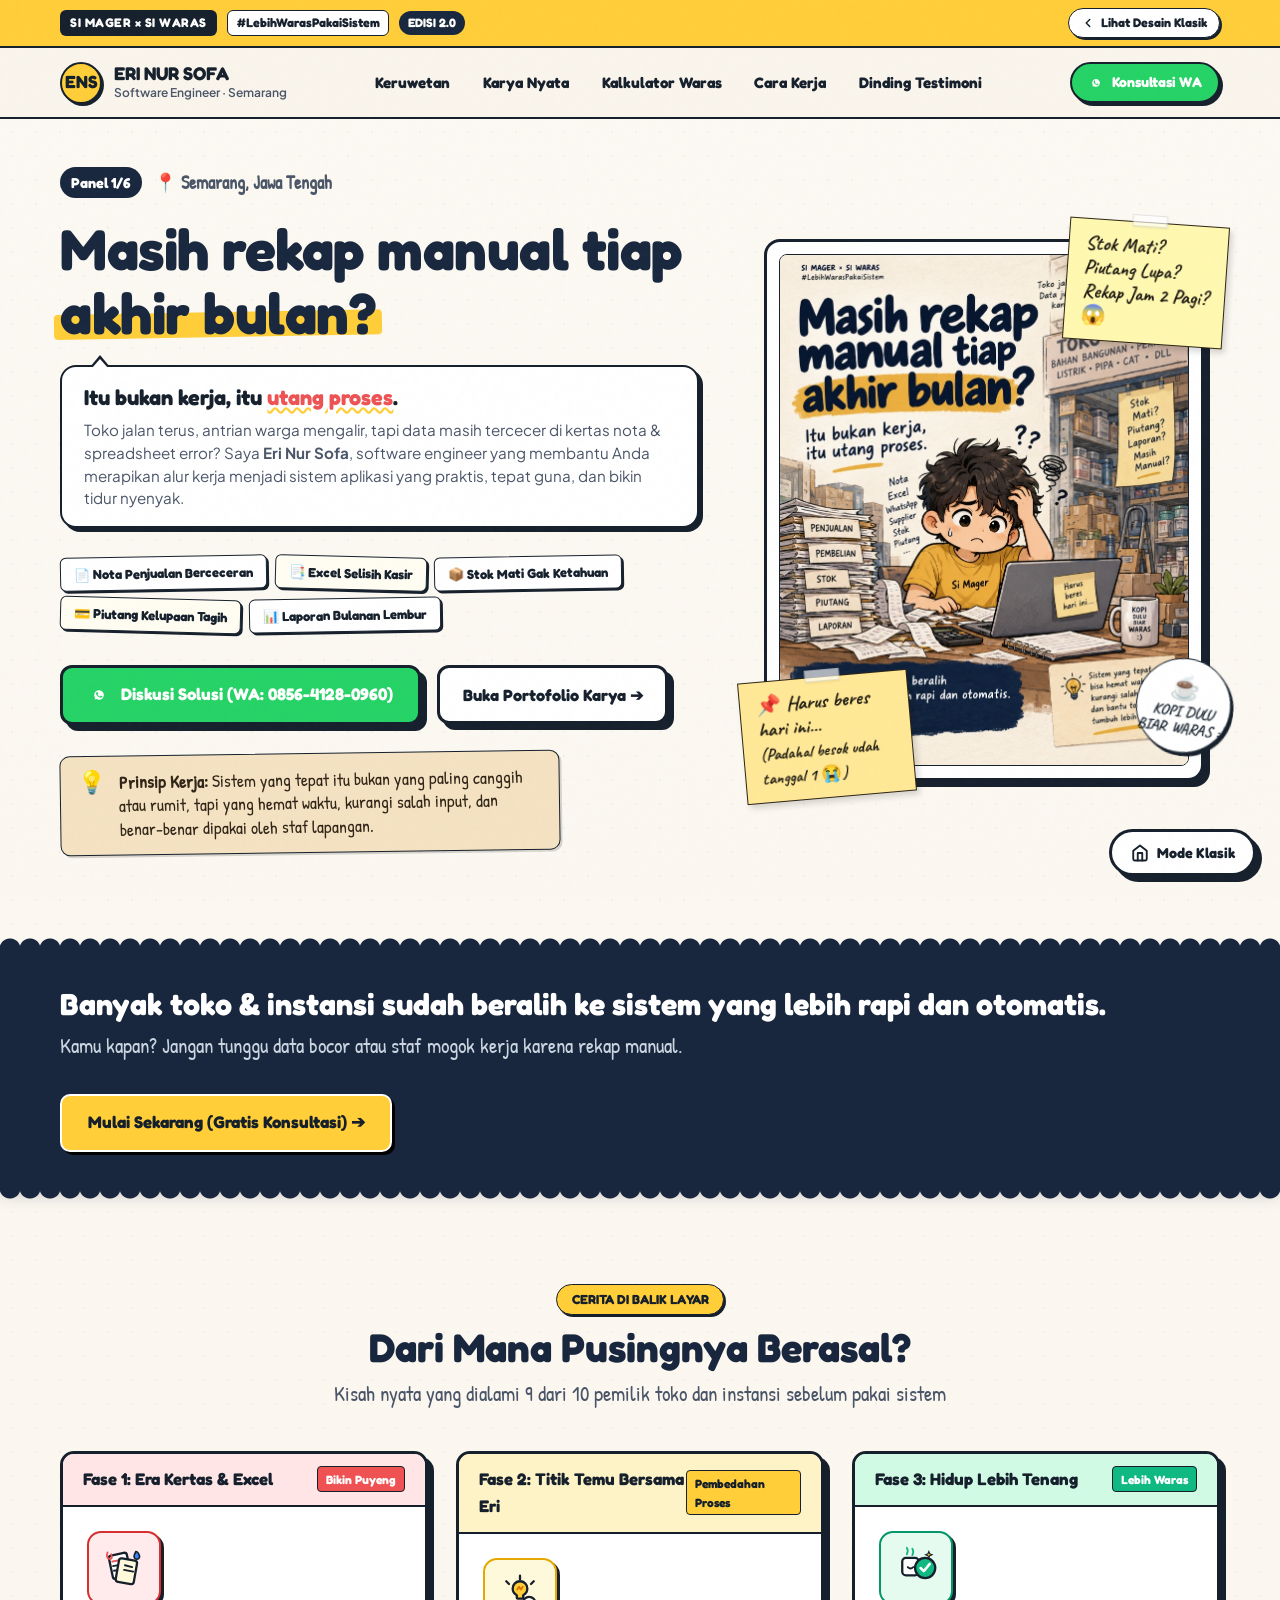
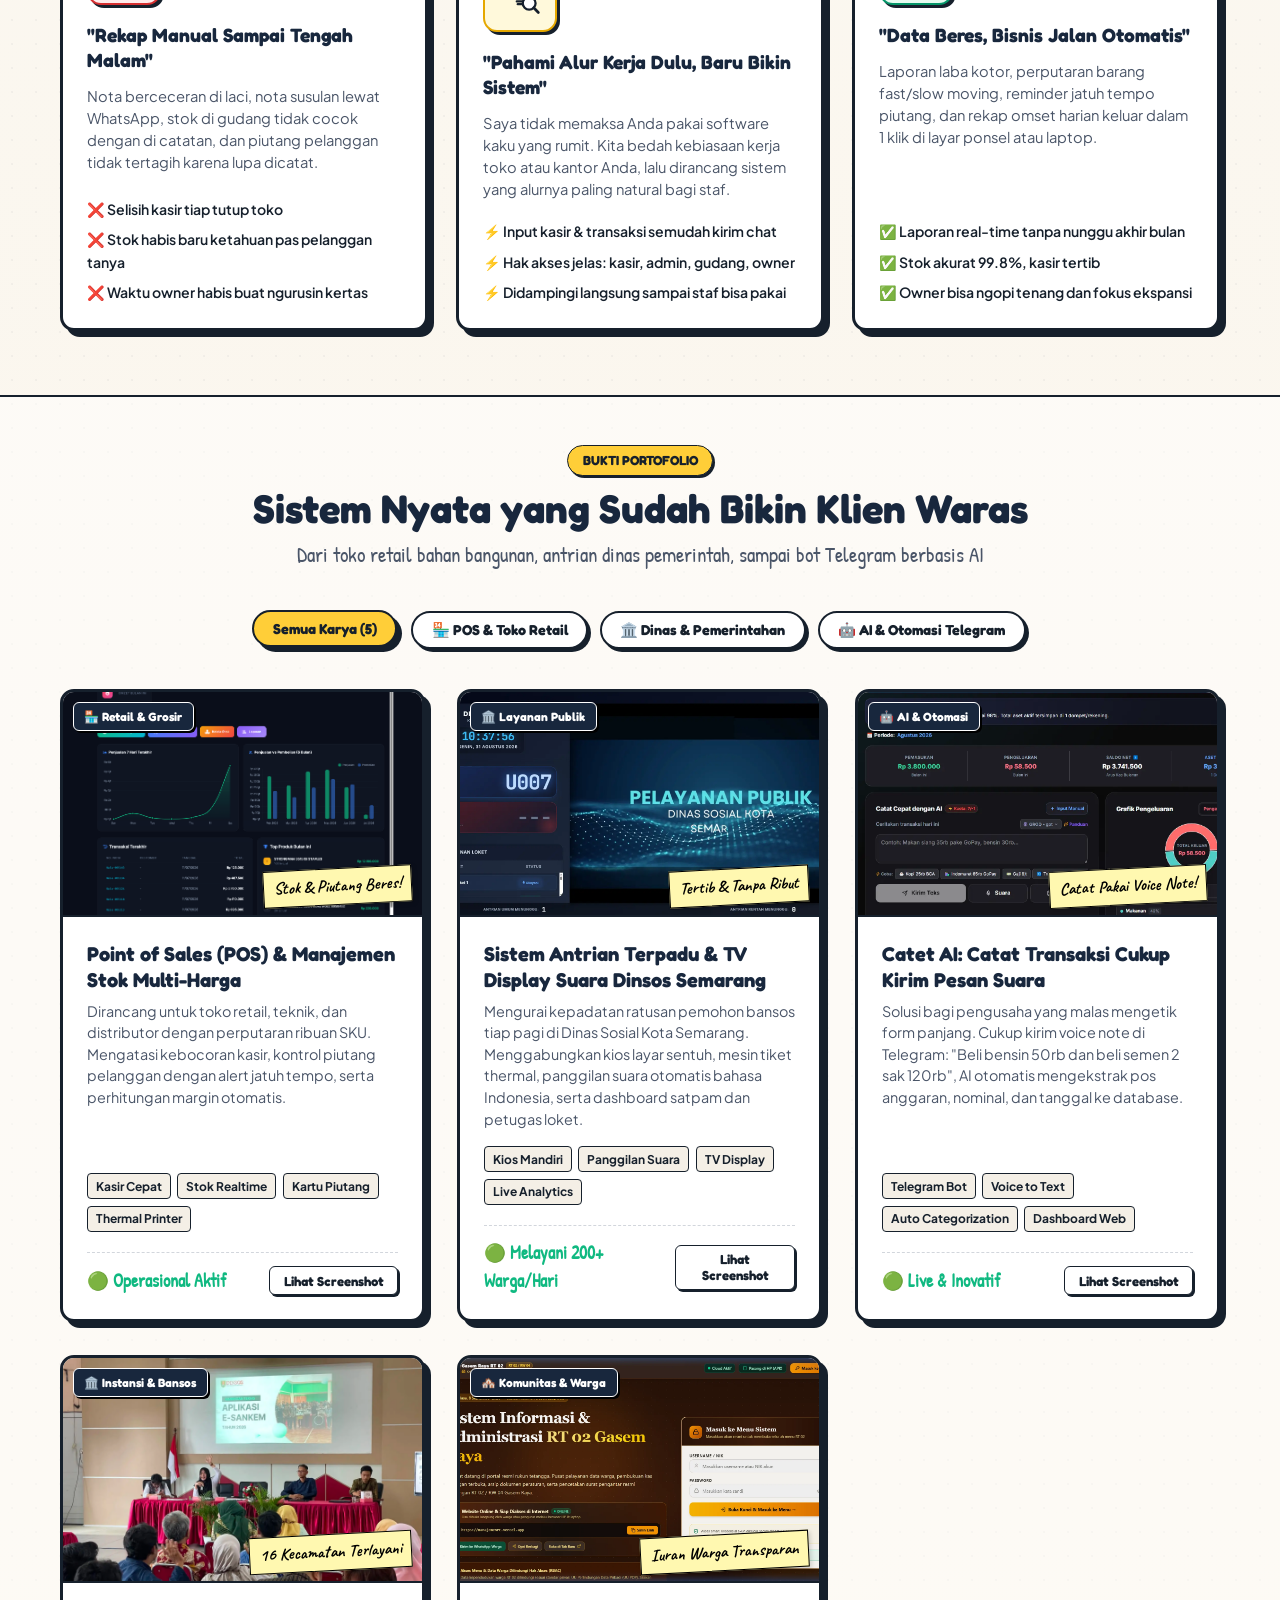
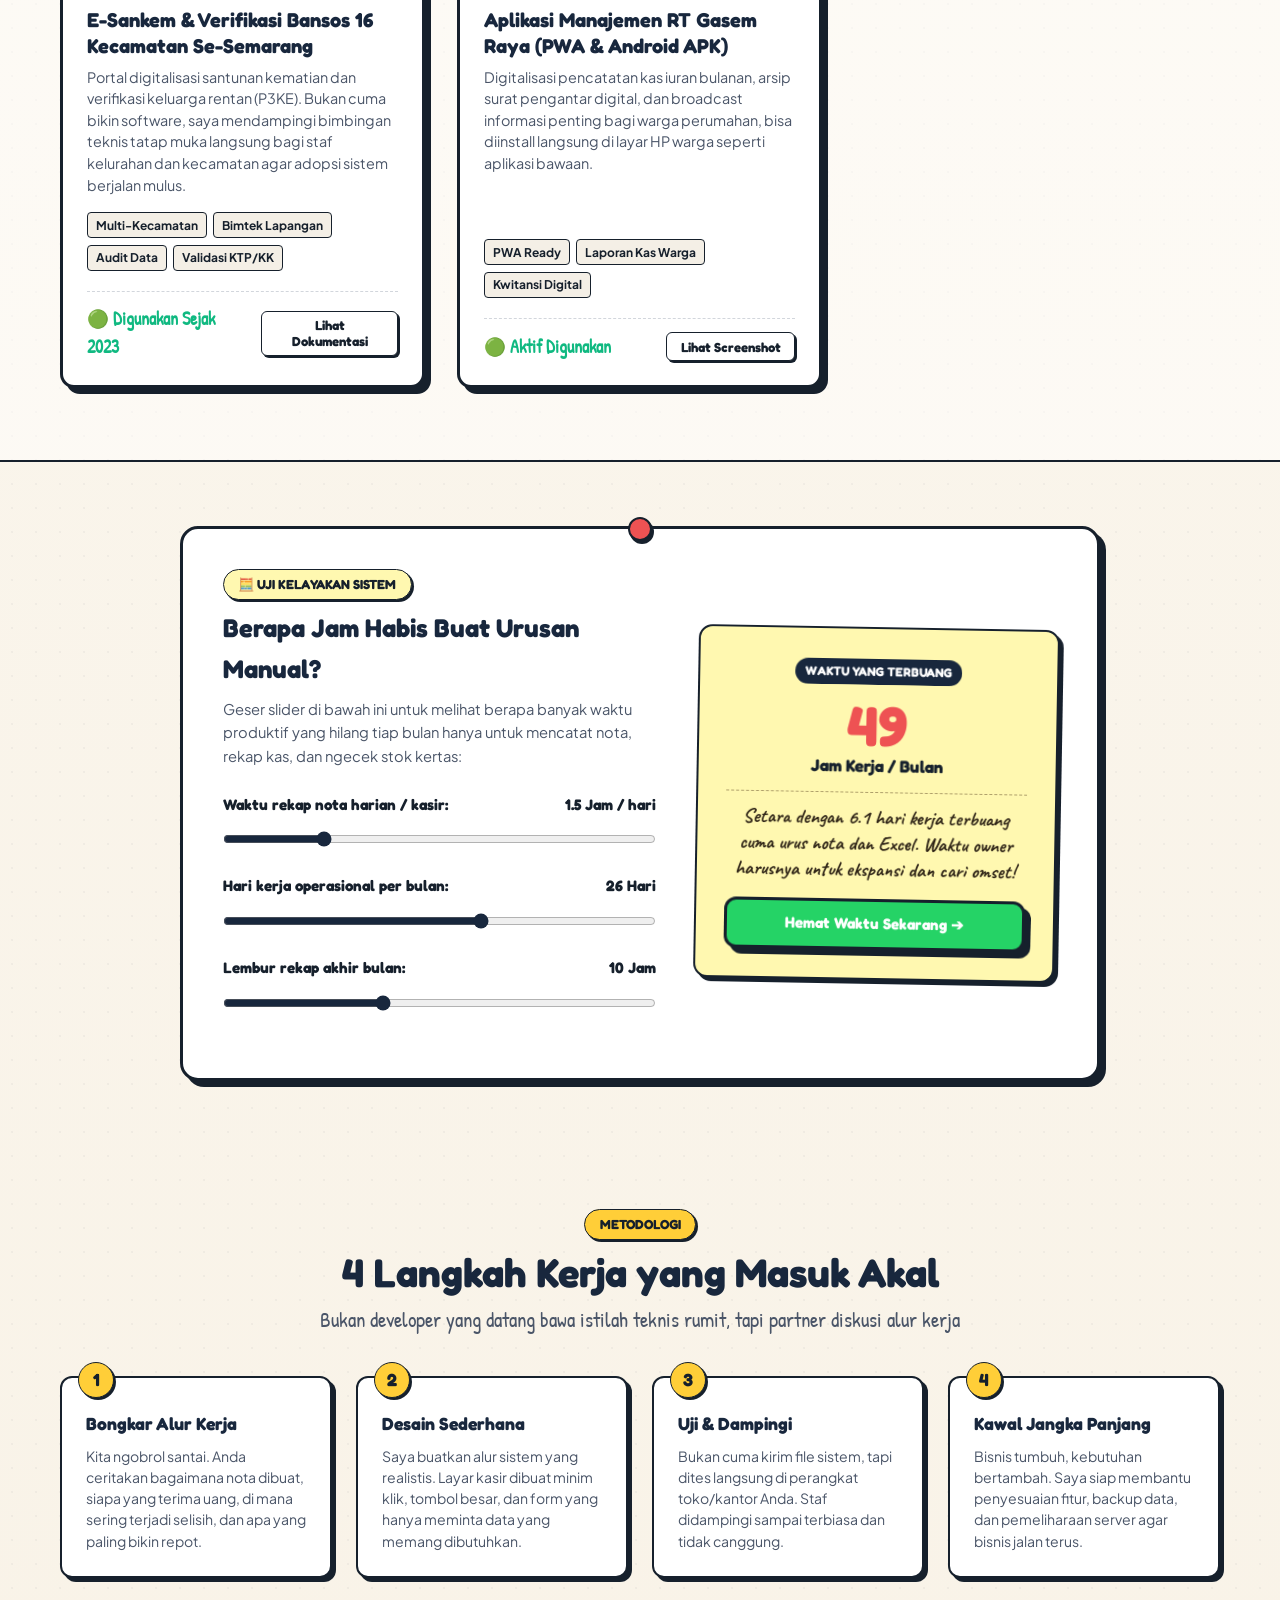
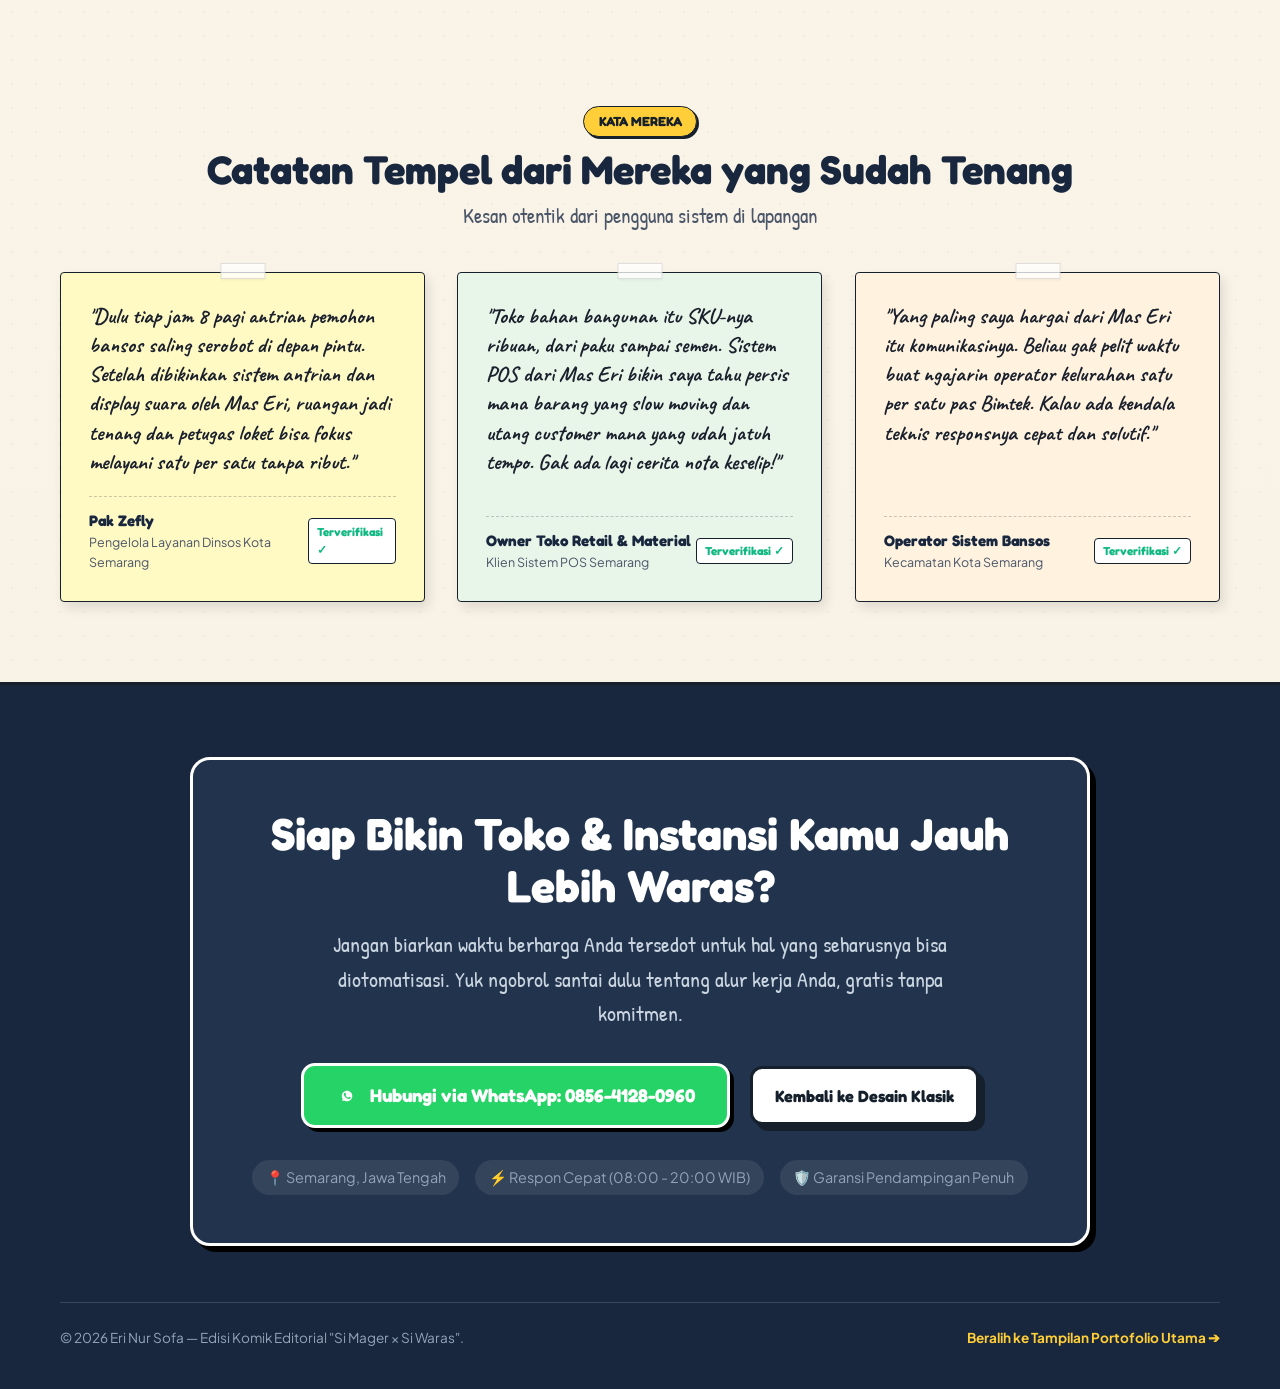
==== index2.html @ 29d3915f "feat: tambahkan desain kedua tema komik editorial Si Mager x Si Waras dan navigasi switcher" ====
<!DOCTYPE html>
<html lang="id">
<head>
  <meta charset="UTF-8">
  <meta name="viewport" content="width=device-width, initial-scale=1.0">
  <title>Eri Nur Sofa — #LebihWarasPakaiSistem | Portfolio Software Engineer Semarang</title>
  <meta name="description" content="Masih rekap manual tiap akhir bulan? Solusi sistem kasir POS, sistem informasi instansi, dan otomatisasi AI bersama Eri Nur Sofa, Software Engineer Semarang.">
  <meta name="keywords" content="Eri Nur Sofa, Lebih Waras Pakai Sistem, Software Engineer Semarang, Sistem Kasir POS, Web Developer Semarang, Otomasi Bisnis">
  <meta name="author" content="Eri Nur Sofa">
  <meta name="robots" content="index, follow">
  <meta name="theme-color" content="#FFCE38">

  <!-- Open Graph -->
  <meta property="og:type" content="website">
  <meta property="og:title" content="Eri Nur Sofa — #LebihWarasPakaiSistem | Software Engineer Semarang">
  <meta property="og:description" content="Masih rekap manual tiap akhir bulan? Itu bukan kerja, itu utang proses. Saatnya toko dan instansi Anda lebih rapi dan otomatis.">
  <meta property="og:image" content="images/comic-hero.jpg">
  <meta property="og:url" content="https://eri-portfolio.local/index2.html">

  <!-- Favicon -->
  <link rel="icon" type="image/svg+xml" href="favicon.svg">

  <!-- Stylesheet -->
  <link rel="stylesheet" href="css/style-comic.css">
</head>
<body>

  <!-- Top Announcement Comic Strip -->
  <aside class="top-comic-strip" aria-label="Informasi Edisi Komik">
    <div class="container">
      <div class="badge-tag-wrap">
        <span class="badge-mager">SI MAGER × SI WARAS</span>
        <span class="badge-hash">#LebihWarasPakaiSistem</span>
        <span class="comic-badge-number" style="font-size: 0.76rem; padding: 0.15rem 0.55rem;">EDISI 2.0</span>
      </div>
      <a href="index.html" class="switch-to-classic" title="Beralih ke Desain Versi Klasik">
        <svg width="14" height="14" viewBox="0 0 24 24" fill="none" stroke="currentColor" stroke-width="2.5" stroke-linecap="round" stroke-linejoin="round">
          <polyline points="15 18 9 12 15 6"></polyline>
        </svg>
        <span>Lihat Desain Klasik</span>
      </a>
    </div>
  </aside>

  <!-- Sticky Header Navigation -->
  <header class="comic-header">
    <div class="container comic-nav">
      <a href="#top" class="comic-brand" aria-label="Beranda Portofolio Komik Eri Nur Sofa">
        <div class="brand-avatar-pill">ENS</div>
        <div class="brand-text-box">
          <h2>ERI NUR SOFA</h2>
          <p>Software Engineer · Semarang</p>
        </div>
      </a>

      <nav aria-label="Navigasi Utama">
        <ul class="comic-nav-links">
          <li><a href="#masalah">Keruwetan</a></li>
          <li><a href="#karya">Karya Nyata</a></li>
          <li><a href="#kalkulator">Kalkulator Waras</a></li>
          <li><a href="#cara-kerja">Cara Kerja</a></li>
          <li><a href="#testimoni">Dinding Testimoni</a></li>
        </ul>
      </nav>

      <a href="https://wa.me/6285641280960?text=Halo%20Mas%20Eri%2C%20saya%20tertarik%20bikin%20sistem%20biar%20proses%20kerja%20lebih%20rapi%20dan%20otomatis." target="_blank" rel="noopener noreferrer" class="comic-btn-wa-header">
        <svg width="16" height="16" viewBox="0 0 24 24" fill="currentColor" aria-hidden="true">
          <path d="M12.031 6.172c-3.181 0-5.767 2.586-5.768 5.766-.001 1.298.38 2.27 1.019 3.287l-.582 2.128 2.182-.573c.976.58 2.028.928 3.149.929 3.182 0 5.767-2.587 5.768-5.766.001-3.187-2.575-5.771-5.768-5.771zm3.392 8.244c-.144.405-.837.774-1.17.824-.312.045-.694.067-2.127-.527-1.745-.724-2.883-2.493-2.97-2.609-.086-.115-.71-1.002-.71-1.921 0-.918.47-1.37.643-1.558.174-.187.378-.235.505-.235.127 0 .254.002.366.007.119.006.278-.045.435.333.16.386.549 1.341.597 1.439.048.098.08.213.016.34-.064.127-.096.206-.191.317-.095.112-.2.249-.286.334-.096.096-.196.2-.084.392.112.193.498.823 1.069 1.332.735.655 1.355.858 1.547.954.192.096.304.08.417-.048.112-.128.481-.56.609-.752.127-.193.255-.16.43-.096.175.064 1.112.524 1.303.62.191.096.318.143.366.223.048.079.048.461-.096.866z"/>
        </svg>
        <span>Konsultasi WA</span>
      </a>
    </div>
  </header>

  <!-- ========================================================================
       HERO COMIC SECTION
       ======================================================================== -->
  <main id="main-content">
    <section class="hero-comic" id="top">
      <div class="container hero-comic-grid">
        
        <!-- Left: Punchy Copy & CTAs -->
        <div class="hero-comic-content">
          <div class="comic-meta-tag-row">
            <span class="comic-badge-number">Panel 1/6</span>
            <span class="comic-badge-location">📍 Semarang, Jawa Tengah</span>
          </div>

          <h1 class="hero-headline">
            Masih rekap manual tiap <span class="highlighter">akhir bulan?</span>
          </h1>

          <div class="hero-subhead-speech">
            <div class="hero-subhead-punchline">
              Itu bukan kerja, itu <em>utang proses</em>.
            </div>
            <p class="hero-subhead-desc">
              Toko jalan terus, antrian warga mengalir, tapi data masih tercecer di kertas nota & spreadsheet error? 
              Saya <strong>Eri Nur Sofa</strong>, software engineer yang membantu Anda merapikan alur kerja menjadi sistem aplikasi yang praktis, tepat guna, dan bikin tidur nyenyak.
            </p>
          </div>

          <!-- Stacks of Chaos Tags -->
          <div class="paper-stack-tags" aria-label="Tumpukan berkas manual yang sering bikin pusing">
            <span class="paper-tag">📄 Nota Penjualan Berceceran</span>
            <span class="paper-tag">📑 Excel Selisih Kasir</span>
            <span class="paper-tag">📦 Stok Mati Gak Ketahuan</span>
            <span class="paper-tag">💳 Piutang Kelupaan Tagih</span>
            <span class="paper-tag">📊 Laporan Bulanan Lembur</span>
          </div>

          <!-- CTA Buttons -->
          <div class="hero-comic-ctas">
            <a href="https://wa.me/6285641280960?text=Halo%20Mas%20Eri%2C%20saya%20mau%20konsultasi%20alur%20sistem%20supaya%20toko%2Finstansi%20saya%20lebih%20rapi." target="_blank" rel="noopener noreferrer" class="btn-comic-wa">
              <svg width="20" height="20" viewBox="0 0 24 24" fill="currentColor" aria-hidden="true">
                <path d="M12.031 6.172c-3.181 0-5.767 2.586-5.768 5.766-.001 1.298.38 2.27 1.019 3.287l-.582 2.128 2.182-.573c.976.58 2.028.928 3.149.929 3.182 0 5.767-2.587 5.768-5.766.001-3.187-2.575-5.771-5.768-5.771zm3.392 8.244c-.144.405-.837.774-1.17.824-.312.045-.694.067-2.127-.527-1.745-.724-2.883-2.493-2.97-2.609-.086-.115-.71-1.002-.71-1.921 0-.918.47-1.37.643-1.558.174-.187.378-.235.505-.235.127 0 .254.002.366.007.119.006.278-.045.435.333.16.386.549 1.341.597 1.439.048.098.08.213.016.34-.064.127-.096.206-.191.317-.095.112-.2.249-.286.334-.096.096-.196.2-.084.392.112.193.498.823 1.069 1.332.735.655 1.355.858 1.547.954.192.096.304.08.417-.048.112-.128.481-.56.609-.752.127-.193.255-.16.43-.096.175.064 1.112.524 1.303.62.191.096.318.143.366.223.048.079.048.461-.096.866z"/>
              </svg>
              <span>Diskusi Solusi (WA: 0856-4128-0960)</span>
            </a>
            <a href="#karya" class="btn-comic-secondary">
              <span>Buka Portofolio Karya ➔</span>
            </a>
          </div>

          <!-- Lightbulb Note Note -->
          <div class="comic-lightbulb-note">
            <span class="bulb-icon">💡</span>
            <div>
              <strong>Prinsip Kerja:</strong> Sistem yang tepat itu bukan yang paling canggih atau rumit, tapi yang hemat waktu, kurangi salah input, dan benar-benar dipakai oleh staf lapangan.
            </div>
          </div>
        </div>

        <!-- Right: Comic Character & Realistic Sticky Notes -->
        <div class="hero-comic-visual">
          <div class="comic-frame-wrap tilt-card" id="heroComicFrame">
            <!-- Top Right Sticky Note -->
            <div class="postit-sticky postit-top-right float-motion">
              Stok Mati?<br>Piutang Lupa?<br><strong>Rekap Jam 2 Pagi?</strong> 😱
            </div>

            <!-- Authentic Comic Image from user reference -->
            <img 
              src="images/comic-hero.jpg" 
              alt="Ilustrasi komik Si Mager yang kewalahan rekap manual laporan dan nota" 
              class="comic-hero-image"
              width="440" 
              height="550" 
              loading="eager"
            >

            <!-- Bottom Left Sticky Note -->
            <div class="postit-sticky postit-bottom-left float-motion-delay">
              📌 <strong>Harus beres hari ini...</strong><br>
              <small>(Padahal besok udah tanggal 1 😭)</small>
            </div>

            <!-- Coffee Mug Sticker -->
            <div class="coffee-sticker wobble-motion">
              <span class="cup-emoji">☕</span>
              KOPI DULU<br>BIAR WARAS :)
            </div>
          </div>
        </div>

      </div>
    </section>

    <!-- ========================================================================
         TORN BLUE BANNER STRIP (Sesuai persis dengan banner bawah di referensi)
         ======================================================================== -->
    <section class="torn-banner-strip" aria-label="Ajakan Beralih ke Sistem">
      <div class="container torn-banner-content">
        <div class="torn-banner-text">
          <h3>Banyak toko & instansi sudah beralih ke sistem yang lebih rapi dan otomatis.</h3>
          <p>Kamu kapan? Jangan tunggu data bocor atau staf mogok kerja karena rekap manual.</p>
        </div>
        <div class="torn-banner-action">
          <a href="https://wa.me/6285641280960?text=Halo%20Mas%20Eri%2C%20toko%2Finstansi%20saya%20mau%20beralih%20ke%20sistem%20otomatis.%20Boleh%20konsultasi%3F" target="_blank" rel="noopener noreferrer" class="btn-banner-cta">
            <span>Mulai Sekarang (Gratis Konsultasi) ➔</span>
          </a>
        </div>
      </div>
    </section>

    <!-- ========================================================================
         COMIC STRIP: PROBLEM VS SOLUTION (3 Panels)
         ======================================================================== -->
    <section class="section-comic-strip" id="masalah">
      <div class="container">
        <div class="section-comic-title-wrap">
          <span class="section-comic-tag">Cerita di Balik Layar</span>
          <h2 class="section-comic-title">Dari Mana Pusingnya Berasal?</h2>
          <p class="section-comic-sub">Kisah nyata yang dialami 9 dari 10 pemilik toko dan instansi sebelum pakai sistem</p>
        </div>

        <div class="comic-strip-grid">
          <!-- Panel 1 -->
          <article class="comic-panel-card card-chaos scroll-reveal">
            <div class="comic-panel-header">
              <span class="panel-title">Fase 1: Era Kertas & Excel</span>
              <span class="panel-badge">Bikin Puyeng</span>
            </div>
            <div class="comic-panel-body">
              <div class="comic-icon-box comic-icon-chaos" aria-hidden="true">
                <svg width="44" height="44" viewBox="0 0 48 48" fill="none" xmlns="http://www.w3.org/2000/svg">
                  <!-- Receipt Papers flying -->
                  <rect x="7" y="11" width="20" height="26" rx="3" fill="#FFFFFF" stroke="#16202C" stroke-width="2.5" transform="rotate(-12 7 11)"/>
                  <line x1="11" y1="17" x2="21" y2="15" stroke="#EE5253" stroke-width="2" stroke-linecap="round"/>
                  <line x1="12" y1="22" x2="22" y2="20" stroke="#16202C" stroke-width="2" stroke-linecap="round"/>
                  <line x1="13" y1="27" x2="19" y2="26" stroke="#16202C" stroke-width="2" stroke-linecap="round"/>
                  
                  <rect x="19" y="13" width="20" height="26" rx="3" fill="#FFF9DB" stroke="#16202C" stroke-width="2.5" transform="rotate(10 19 13)"/>
                  <line x1="25" y1="21" x2="33" y2="23" stroke="#16202C" stroke-width="2" stroke-linecap="round"/>
                  <line x1="24" y1="26" x2="34" y2="28" stroke="#16202C" stroke-width="2" stroke-linecap="round"/>
                  
                  <!-- Comic Sweat Drops & Chaos mark -->
                  <path d="M37 6 C37 6 35 9.5 35 11.5 C35 13 36.35 14.5 38 14.5 C39.65 14.5 41 13 41 11.5 C41 9.5 39 6 37 6 Z" fill="#3B82F6" stroke="#16202C" stroke-width="1.8"/>
                  <path d="M6 7 Q4 13 8 14 Q12 15 10 9" stroke="#EE5253" stroke-width="2" stroke-linecap="round" fill="none"/>
                </svg>
              </div>
              <h4>"Rekap Manual Sampai Tengah Malam"</h4>
              <p>Nota berceceran di laci, nota susulan lewat WhatsApp, stok di gudang tidak cocok dengan di catatan, dan piutang pelanggan tidak tertagih karena lupa dicatat.</p>
              <ul class="panel-bullets">
                <li>❌ Selisih kasir tiap tutup toko</li>
                <li>❌ Stok habis baru ketahuan pas pelanggan tanya</li>
                <li>❌ Waktu owner habis buat ngurusin kertas</li>
              </ul>
            </div>
          </article>

          <!-- Panel 2 -->
          <article class="comic-panel-card card-bridge scroll-reveal" style="transition-delay: 0.1s;">
            <div class="comic-panel-header">
              <span class="panel-title">Fase 2: Titik Temu Bersama Eri</span>
              <span class="panel-badge">Pembedahan Proses</span>
            </div>
            <div class="comic-panel-body">
              <div class="comic-icon-box comic-icon-bridge" aria-hidden="true">
                <svg width="44" height="44" viewBox="0 0 48 48" fill="none" xmlns="http://www.w3.org/2000/svg">
                  <!-- Comic Energy Rays -->
                  <line x1="24" y1="3" x2="24" y2="7" stroke="#16202C" stroke-width="2.5" stroke-linecap="round"/>
                  <line x1="9" y1="9" x2="12" y2="12" stroke="#16202C" stroke-width="2.5" stroke-linecap="round"/>
                  <line x1="39" y1="9" x2="36" y2="12" stroke="#16202C" stroke-width="2.5" stroke-linecap="round"/>
                  <!-- Lightbulb Body -->
                  <path d="M16 17 C16 12.58 19.58 9 24 9 C28.42 9 32 12.58 32 17 C32 20.2 30.1 22.95 27.5 24.2 V27 C27.5 27.55 27.05 28 26.5 28 H21.5 C20.95 28 20.5 27.55 20.5 27 V24.2 C17.9 22.95 16 20.2 16 17 Z" fill="#FFCE38" stroke="#16202C" stroke-width="2.5" stroke-linejoin="round"/>
                  <path d="M21 18 L23 15 L25 18 L27 15" stroke="#D97706" stroke-width="2" stroke-linecap="round" stroke-linejoin="round"/>
                  <path d="M20.5 31 H27.5" stroke="#16202C" stroke-width="2.5" stroke-linecap="round"/>
                  <path d="M21.5 34 H26.5" stroke="#16202C" stroke-width="2.5" stroke-linecap="round"/>
                  <!-- Magnifying Glass Blueprint -->
                  <circle cx="34" cy="33" r="7" fill="#FFFFFF" stroke="#16202C" stroke-width="2.5"/>
                  <line x1="39" y1="38" x2="44" y2="43" stroke="#16202C" stroke-width="3" stroke-linecap="round"/>
                </svg>
              </div>
              <h4>"Pahami Alur Kerja Dulu, Baru Bikin Sistem"</h4>
              <p>Saya tidak memaksa Anda pakai software kaku yang rumit. Kita bedah kebiasaan kerja toko atau kantor Anda, lalu dirancang sistem yang alurnya paling natural bagi staf.</p>
              <ul class="panel-bullets">
                <li>⚡ Input kasir & transaksi semudah kirim chat</li>
                <li>⚡ Hak akses jelas: kasir, admin, gudang, owner</li>
                <li>⚡ Didampingi langsung sampai staf bisa pakai</li>
              </ul>
            </div>
          </article>

          <!-- Panel 3 -->
          <article class="comic-panel-card card-order scroll-reveal" style="transition-delay: 0.2s;">
            <div class="comic-panel-header">
              <span class="panel-title">Fase 3: Hidup Lebih Tenang</span>
              <span class="panel-badge">Lebih Waras</span>
            </div>
            <div class="comic-panel-body">
              <div class="comic-icon-box comic-icon-order" aria-hidden="true">
                <svg width="44" height="44" viewBox="0 0 48 48" fill="none" xmlns="http://www.w3.org/2000/svg">
                  <!-- Steam Swirls -->
                  <path d="M14 9 Q16 5 14 2" stroke="#10B981" stroke-width="2" stroke-linecap="round" fill="none"/>
                  <path d="M20 10 Q22 6 20 3" stroke="#10B981" stroke-width="2" stroke-linecap="round" fill="none"/>
                  <!-- Coffee Mug -->
                  <rect x="9" y="13" width="18" height="19" rx="4" fill="#FFFFFF" stroke="#16202C" stroke-width="2.5"/>
                  <!-- Mug Handle -->
                  <path d="M27 17 C30 17 31 19 31 22 C31 25 30 27 27 27" stroke="#16202C" stroke-width="2.5" fill="none"/>
                  <!-- Mug Face Smile -->
                  <path d="M15 23 Q18 26 21 23" stroke="#16202C" stroke-width="2" stroke-linecap="round" fill="none"/>
                  
                  <!-- Comic Success Growth Checkmark Badge -->
                  <circle cx="34" cy="24" r="11" fill="#10B981" stroke="#16202C" stroke-width="2.5"/>
                  <path d="M29 24 L32.5 27.5 L39 19.5" stroke="#FFFFFF" stroke-width="2.8" stroke-linecap="round" stroke-linejoin="round"/>
                  <!-- Sparkle Star -->
                  <path d="M38 6 L39 8.5 L41.5 9.5 L39 10.5 L38 13 L37 10.5 L34.5 9.5 L37 8.5 Z" fill="#FFCE38" stroke="#16202C" stroke-width="1.2"/>
                </svg>
              </div>
              <h4>"Data Beres, Bisnis Jalan Otomatis"</h4>
              <p>Laporan laba kotor, perputaran barang fast/slow moving, reminder jatuh tempo piutang, dan rekap omset harian keluar dalam 1 klik di layar ponsel atau laptop.</p>
              <ul class="panel-bullets">
                <li>✅ Laporan real-time tanpa nunggu akhir bulan</li>
                <li>✅ Stok akurat 99.8%, kasir tertib</li>
                <li>✅ Owner bisa ngopi tenang dan fokus ekspansi</li>
              </ul>
            </div>
          </article>
        </div>
      </div>
    </section>

    <!-- ========================================================================
         SHOWCASE PROYEK NYATA (Sticky Cards)
         ======================================================================== -->
    <section class="section-works" id="karya">
      <div class="container">
        <div class="section-comic-title-wrap">
          <span class="section-comic-tag">Bukti Portofolio</span>
          <h2 class="section-comic-title">Sistem Nyata yang Sudah Bikin Klien Waras</h2>
          <p class="section-comic-sub">Dari toko retail bahan bangunan, antrian dinas pemerintah, sampai bot Telegram berbasis AI</p>
        </div>

        <!-- Filter Buttons -->
        <div class="comic-filters" role="tablist" aria-label="Filter Kategori Proyek">
          <button type="button" class="filter-btn active" data-filter="all">Semua Karya (5)</button>
          <button type="button" class="filter-btn" data-filter="pos">🏪 POS & Toko Retail</button>
          <button type="button" class="filter-btn" data-filter="instansi">🏛️ Dinas & Pemerintahan</button>
          <button type="button" class="filter-btn" data-filter="ai">🤖 AI & Otomasi Telegram</button>
        </div>

        <!-- Works Grid -->
        <div class="works-comic-grid" id="worksGrid">
          
          <!-- Card 1: Point of Sales (Toko Retail & Grosir) -->
          <article class="work-comic-card scroll-reveal" data-category="pos">
            <div class="work-card-media">
              <span class="work-category-pill">🏪 Retail & Grosir</span>
              <img src="images/projects/point-of-sales-dashboard.png" alt="Sistem Kasir POS dan Manajemen Stok" class="work-card-img" loading="lazy">
              <span class="work-sticky-note">Stok & Piutang Beres!</span>
            </div>
            <div class="work-card-content">
              <h3 class="work-card-title">Point of Sales (POS) & Manajemen Stok Multi-Harga</h3>
              <p class="work-card-desc">
                Dirancang untuk toko retail, teknik, dan distributor dengan perputaran ribuan SKU. Mengatasi kebocoran kasir, kontrol piutang pelanggan dengan alert jatuh tempo, serta perhitungan margin otomatis.
              </p>
              <div class="work-tags">
                <span class="work-tag">Kasir Cepat</span>
                <span class="work-tag">Stok Realtime</span>
                <span class="work-tag">Kartu Piutang</span>
                <span class="work-tag">Thermal Printer</span>
              </div>
              <div class="work-card-footer">
                <span class="work-card-status">🟢 Operasional Aktif</span>
                <button type="button" class="btn-work-detail open-modal-btn" data-img="images/projects/point-of-sales-penjualan.png" data-title="Point of Sales & Inventori" data-desc="Tampilan layar kasir cepat dengan barcode scanner, diskon bertingkat, piutang tempo, dan sinkronisasi stok otomatis.">Lihat Screenshot</button>
              </div>
            </div>
          </article>

          <!-- Card 2: Sistem Antrian Terpadu Dinsos -->
          <article class="work-comic-card scroll-reveal" data-category="instansi">
            <div class="work-card-media">
              <span class="work-category-pill">🏛️ Layanan Publik</span>
              <img src="images/projects/antrian-dinsos-display-clean.webp" alt="Sistem Antrian Terpadu Dinas Sosial Kota Semarang" class="work-card-img" loading="lazy">
              <span class="work-sticky-note">Tertib & Tanpa Ribut</span>
            </div>
            <div class="work-card-content">
              <h3 class="work-card-title">Sistem Antrian Terpadu & TV Display Suara Dinsos Semarang</h3>
              <p class="work-card-desc">
                Mengurai kepadatan ratusan pemohon bansos tiap pagi di Dinas Sosial Kota Semarang. Menggabungkan kios layar sentuh, mesin tiket thermal, panggilan suara otomatis bahasa Indonesia, serta dashboard satpam dan petugas loket.
              </p>
              <div class="work-tags">
                <span class="work-tag">Kios Mandiri</span>
                <span class="work-tag">Panggilan Suara</span>
                <span class="work-tag">TV Display</span>
                <span class="work-tag">Live Analytics</span>
              </div>
              <div class="work-card-footer">
                <span class="work-card-status">🟢 Melayani 200+ Warga/Hari</span>
                <button type="button" class="btn-work-detail open-modal-btn" data-img="images/projects/antrian-dinsos-display-clean.webp" data-title="Display Antrian Dinsos Kota Semarang" data-desc="Sistem antrian terintegrasi dengan pemanggilan suara otomatis multi-loket untuk kelancaran pelayanan warga.">Lihat Screenshot</button>
              </div>
            </div>
          </article>

          <!-- Card 3: Catet AI & Otomasi Telegram -->
          <article class="work-comic-card scroll-reveal" data-category="ai">
            <div class="work-card-media">
              <span class="work-category-pill">🤖 AI & Otomasi</span>
              <img src="images/projects/catet-ai-dashboard-clean.webp" alt="Catet AI Aplikasi Pencatat Keuangan Otomatis" class="work-card-img" loading="lazy">
              <span class="work-sticky-note">Catat Pakai Voice Note!</span>
            </div>
            <div class="work-card-content">
              <h3 class="work-card-title">Catet AI: Catat Transaksi Cukup Kirim Pesan Suara</h3>
              <p class="work-card-desc">
                Solusi bagi pengusaha yang malas mengetik form panjang. Cukup kirim voice note di Telegram: "Beli bensin 50rb dan beli semen 2 sak 120rb", AI otomatis mengekstrak pos anggaran, nominal, dan tanggal ke database.
              </p>
              <div class="work-tags">
                <span class="work-tag">Telegram Bot</span>
                <span class="work-tag">Voice to Text</span>
                <span class="work-tag">Auto Categorization</span>
                <span class="work-tag">Dashboard Web</span>
              </div>
              <div class="work-card-footer">
                <span class="work-card-status">🟢 Live & Inovatif</span>
                <button type="button" class="btn-work-detail open-modal-btn" data-img="images/projects/catet-ai-telegram-pesan-suara.webp" data-title="Catet AI Telegram Voice Note" data-desc="Kirim suara atau teks bebas di Telegram, sistem AI otomatis mengklasifikasikan pengeluaran ke dalam buku kas digital.">Lihat Screenshot</button>
              </div>
            </div>
          </article>

          <!-- Card 4: E-Sankem & Bimtek Lapangan -->
          <article class="work-comic-card scroll-reveal" data-category="instansi">
            <div class="work-card-media">
              <span class="work-category-pill">🏛️ Instansi & Bansos</span>
              <img src="images/projects/bimtek-esankem-2026-06-04-01.webp" alt="Dokumentasi Bimbingan Teknis E-Sankem Semarang" class="work-card-img" loading="lazy">
              <span class="work-sticky-note">16 Kecamatan Terlayani</span>
            </div>
            <div class="work-card-content">
              <h3 class="work-card-title">E-Sankem & Verifikasi Bansos 16 Kecamatan Se-Semarang</h3>
              <p class="work-card-desc">
                Portal digitalisasi santunan kematian dan verifikasi keluarga rentan (P3KE). Bukan cuma bikin software, saya mendampingi bimbingan teknis tatap muka langsung bagi staf kelurahan dan kecamatan agar adopsi sistem berjalan mulus.
              </p>
              <div class="work-tags">
                <span class="work-tag">Multi-Kecamatan</span>
                <span class="work-tag">Bimtek Lapangan</span>
                <span class="work-tag">Audit Data</span>
                <span class="work-tag">Validasi KTP/KK</span>
              </div>
              <div class="work-card-footer">
                <span class="work-card-status">🟢 Digunakan Sejak 2023</span>
                <button type="button" class="btn-work-detail open-modal-btn" data-img="images/projects/bimtek-esankem-2026-06-11-01.webp" data-title="Bimtek Lapangan E-Sankem" data-desc="Dokumentasi pelatihan langsung para operator kecamatan dan kelurahan di Kota Semarang untuk memastikan sistem digunakan secara optimal.">Lihat Dokumentasi</button>
              </div>
            </div>
          </article>

          <!-- Card 5: Manajemen RT Gasem Raya (PWA / APK) -->
          <article class="work-comic-card scroll-reveal" data-category="pos">
            <div class="work-card-media">
              <span class="work-category-pill">🏘️ Komunitas & Warga</span>
              <img src="images/projects/manajemen-rt-gasem-raya-beranda.webp" alt="Sistem Manajemen Warga RT Gasem Raya" class="work-card-img" loading="lazy">
              <span class="work-sticky-note">Iuran Warga Transparan</span>
            </div>
            <div class="work-card-content">
              <h3 class="work-card-title">Aplikasi Manajemen RT Gasem Raya (PWA & Android APK)</h3>
              <p class="work-card-desc">
                Digitalisasi pencatatan kas iuran bulanan, arsip surat pengantar digital, dan broadcast informasi penting bagi warga perumahan, bisa diinstall langsung di layar HP warga seperti aplikasi bawaan.
              </p>
              <div class="work-tags">
                <span class="work-tag">PWA Ready</span>
                <span class="work-tag">Laporan Kas Warga</span>
                <span class="work-tag">Kwitansi Digital</span>
              </div>
              <div class="work-card-footer">
                <span class="work-card-status">🟢 Aktif Digunakan</span>
                <button type="button" class="btn-work-detail open-modal-btn" data-img="images/projects/manajemen-rt-gasem-raya-fitur.webp" data-title="Fitur Manajemen Kas RT Gasem Raya" data-desc="Transparansi iuran warga dan laporan kas bulanan yang bisa dicek langsung melalui ponsel masing-masing warga.">Lihat Screenshot</button>
              </div>
            </div>
          </article>

        </div>
      </div>
    </section>

    <!-- ========================================================================
         INTERACTIVE KALKULATOR "WARAS" (Hitung Waktu yang Terbuang)
         ======================================================================== -->
    <section class="section-calculator" id="kalkulator">
      <div class="container">
        <div class="calc-card-container scroll-reveal">
          <div class="calc-grid">
            <div class="calc-inputs">
              <span class="section-comic-tag" style="background: var(--comic-postit);">🧮 Uji Kelayakan Sistem</span>
              <h3>Berapa Jam Habis Buat Urusan Manual?</h3>
              <p>Geser slider di bawah ini untuk melihat berapa banyak waktu produktif yang hilang tiap bulan hanya untuk mencatat nota, rekap kas, dan ngecek stok kertas:</p>

              <div class="calc-field-group">
                <div class="calc-label">
                  <span>Waktu rekap nota harian / kasir:</span>
                  <strong id="dailyHoursVal">1.5 Jam / hari</strong>
                </div>
                <input type="range" id="dailyHoursSlider" class="calc-range-slider" min="0.5" max="5" step="0.5" value="1.5" aria-label="Waktu rekap nota per hari">
              </div>

              <div class="calc-field-group">
                <div class="calc-label">
                  <span>Hari kerja operasional per bulan:</span>
                  <strong id="workDaysVal">26 Hari</strong>
                </div>
                <input type="range" id="workDaysSlider" class="calc-range-slider" min="20" max="30" step="1" value="26" aria-label="Hari kerja per bulan">
              </div>

              <div class="calc-field-group">
                <div class="calc-label">
                  <span>Lembur rekap akhir bulan:</span>
                  <strong id="monthEndVal">10 Jam</strong>
                </div>
                <input type="range" id="monthEndSlider" class="calc-range-slider" min="2" max="24" step="2" value="10" aria-label="Lembur rekap akhir bulan">
              </div>
            </div>

            <!-- Result Box -->
            <div class="calc-result-box tilt-card">
              <span class="calc-result-badge">WAKTU YANG TERBUANG</span>
              <div class="calc-hours-number" id="totalHoursDisplay">49</div>
              <div class="calc-result-unit">Jam Kerja / Bulan</div>
              <p class="calc-result-quote" id="calcQuoteText">
                "Itu setara dengan 6 hari kerja penuh hanya untuk urus kertas. Padahal waktu itu bisa dipakai buat cari pelanggan baru!"
              </p>
              <a href="https://wa.me/6285641280960?text=Halo%20Mas%20Eri%2C%20saya%20sudah%20hitung%20di%20kalkulator%20waras%20dan%20ingin%20menghemat%20waktu%20operasional%20dengan%20sistem." target="_blank" rel="noopener noreferrer" class="btn-comic-wa" style="margin-top: 1rem; padding: 0.65rem 1rem; font-size: 0.95rem; width: 100%; justify-content: center;">
                <span>Hemat Waktu Sekarang ➔</span>
              </a>
            </div>
          </div>
        </div>
      </div>
    </section>

    <!-- ========================================================================
         CARA KERJA ERI NUR SOFA: METODE ANTI-RUWET
         ======================================================================== -->
    <section class="section-method" id="cara-kerja">
      <div class="container">
        <div class="section-comic-title-wrap">
          <span class="section-comic-tag">Metodologi</span>
          <h2 class="section-comic-title">4 Langkah Kerja yang Masuk Akal</h2>
          <p class="section-comic-sub">Bukan developer yang datang bawa istilah teknis rumit, tapi partner diskusi alur kerja</p>
        </div>

        <div class="method-steps-grid">
          <div class="method-step-card scroll-reveal">
            <div class="step-number-bubble">1</div>
            <h4>Bongkar Alur Kerja</h4>
            <p>Kita ngobrol santai. Anda ceritakan bagaimana nota dibuat, siapa yang terima uang, di mana sering terjadi selisih, dan apa yang paling bikin repot.</p>
          </div>

          <div class="method-step-card scroll-reveal" style="transition-delay: 0.1s;">
            <div class="step-number-bubble">2</div>
            <h4>Desain Sederhana</h4>
            <p>Saya buatkan alur sistem yang realistis. Layar kasir dibuat minim klik, tombol besar, dan form yang hanya meminta data yang memang dibutuhkan.</p>
          </div>

          <div class="method-step-card scroll-reveal" style="transition-delay: 0.2s;">
            <div class="step-number-bubble">3</div>
            <h4>Uji & Dampingi</h4>
            <p>Bukan cuma kirim file sistem, tapi dites langsung di perangkat toko/kantor Anda. Staf didampingi sampai terbiasa dan tidak canggung.</p>
          </div>

          <div class="method-step-card scroll-reveal" style="transition-delay: 0.3s;">
            <div class="step-number-bubble">4</div>
            <h4>Kawal Jangka Panjang</h4>
            <p>Bisnis tumbuh, kebutuhan bertambah. Saya siap membantu penyesuaian fitur, backup data, dan pemeliharaan server agar bisnis jalan terus.</p>
          </div>
        </div>
      </div>
    </section>

    <!-- ========================================================================
         DINDING TESTIMONI (Post-It Sticky Wall)
         ======================================================================== -->
    <section class="section-testimonials" id="testimoni">
      <div class="container">
        <div class="section-comic-title-wrap">
          <span class="section-comic-tag">Kata Mereka</span>
          <h2 class="section-comic-title">Catatan Tempel dari Mereka yang Sudah Tenang</h2>
          <p class="section-comic-sub">Kesan otentik dari pengguna sistem di lapangan</p>
        </div>

        <div class="testimonials-wall-grid">
          <!-- Testi 1 -->
          <div class="sticky-testi-card scroll-reveal">
            <p class="testi-text">
              "Dulu tiap jam 8 pagi antrian pemohon bansos saling serobot di depan pintu. Setelah dibikinkan sistem antrian dan display suara oleh Mas Eri, ruangan jadi tenang dan petugas loket bisa fokus melayani satu per satu tanpa ribut."
            </p>
            <div class="testi-author">
              <div class="author-info">
                <h5>Pak Zefly</h5>
                <p>Pengelola Layanan Dinsos Kota Semarang</p>
              </div>
              <span class="verified-pill">Terverifikasi ✓</span>
            </div>
          </div>

          <!-- Testi 2 -->
          <div class="sticky-testi-card scroll-reveal" style="transition-delay: 0.1s;">
            <p class="testi-text">
              "Toko bahan bangunan itu SKU-nya ribuan, dari paku sampai semen. Sistem POS dari Mas Eri bikin saya tahu persis mana barang yang slow moving dan utang customer mana yang udah jatuh tempo. Gak ada lagi cerita nota keselip!"
            </p>
            <div class="testi-author">
              <div class="author-info">
                <h5>Owner Toko Retail & Material</h5>
                <p>Klien Sistem POS Semarang</p>
              </div>
              <span class="verified-pill">Terverifikasi ✓</span>
            </div>
          </div>

          <!-- Testi 3 -->
          <div class="sticky-testi-card scroll-reveal" style="transition-delay: 0.2s;">
            <p class="testi-text">
              "Yang paling saya hargai dari Mas Eri itu komunikasinya. Beliau gak pelit waktu buat ngajarin operator kelurahan satu per satu pas Bimtek. Kalau ada kendala teknis responsnya cepat dan solutif."
            </p>
            <div class="testi-author">
              <div class="author-info">
                <h5>Operator Sistem Bansos</h5>
                <p>Kecamatan Kota Semarang</p>
              </div>
              <span class="verified-pill">Terverifikasi ✓</span>
            </div>
          </div>
        </div>
      </div>
    </section>

    <!-- ========================================================================
         FOOTER & CALL TO ACTION
         ======================================================================== -->
    <footer class="section-comic-footer" id="kontak">
      <div class="container">
        <div class="footer-box scroll-reveal">
          <h2>Siap Bikin Toko & Instansi Kamu Jauh Lebih Waras?</h2>
          <p>
            Jangan biarkan waktu berharga Anda tersedot untuk hal yang seharusnya bisa diotomatisasi. Yuk ngobrol santai dulu tentang alur kerja Anda, gratis tanpa komitmen.
          </p>
          <div class="footer-actions">
            <a href="https://wa.me/6285641280960?text=Halo%20Mas%20Eri%2C%20saya%20mau%20konsultasi%20bikin%20sistem%20aplikasi." target="_blank" rel="noopener noreferrer" class="btn-footer-wa">
              <svg width="22" height="22" viewBox="0 0 24 24" fill="currentColor" aria-hidden="true">
                <path d="M12.031 6.172c-3.181 0-5.767 2.586-5.768 5.766-.001 1.298.38 2.27 1.019 3.287l-.582 2.128 2.182-.573c.976.58 2.028.928 3.149.929 3.182 0 5.767-2.587 5.768-5.766.001-3.187-2.575-5.771-5.768-5.771zm3.392 8.244c-.144.405-.837.774-1.17.824-.312.045-.694.067-2.127-.527-1.745-.724-2.883-2.493-2.97-2.609-.086-.115-.71-1.002-.71-1.921 0-.918.47-1.37.643-1.558.174-.187.378-.235.505-.235.127 0 .254.002.366.007.119.006.278-.045.435.333.16.386.549 1.341.597 1.439.048.098.08.213.016.34-.064.127-.096.206-.191.317-.095.112-.2.249-.286.334-.096.096-.196.2-.084.392.112.193.498.823 1.069 1.332.735.655 1.355.858 1.547.954.192.096.304.08.417-.048.112-.128.481-.56.609-.752.127-.193.255-.16.43-.096.175.064 1.112.524 1.303.62.191.096.318.143.366.223.048.079.048.461-.096.866z"/>
              </svg>
              <span>Hubungi via WhatsApp: 0856-4128-0960</span>
            </a>
            <a href="index.html" class="btn-comic-secondary">
              <span>Kembali ke Desain Klasik</span>
            </a>
          </div>

          <div class="footer-contact-chips">
            <span class="contact-chip">📍 Semarang, Jawa Tengah</span>
            <span class="contact-chip">⚡ Respon Cepat (08:00 - 20:00 WIB)</span>
            <span class="contact-chip">🛡️ Garansi Pendampingan Penuh</span>
          </div>
        </div>

        <div class="bottom-credits">
          <p>© 2026 Eri Nur Sofa — Edisi Komik Editorial "Si Mager × Si Waras".</p>
          <p><a href="index.html">Beralih ke Tampilan Portofolio Utama ➔</a></p>
        </div>
      </div>
    </footer>
  </main>

  <!-- Floating Switcher: Mudah kembali ke desain klasik -->
  <a href="index.html" class="floating-theme-switcher" title="Beralih ke tampilan portofolio klasik">
    <svg width="18" height="18" viewBox="0 0 24 24" fill="none" stroke="currentColor" stroke-width="2.5" stroke-linecap="round" stroke-linejoin="round">
      <path d="M3 9l9-7 9 7v11a2 2 0 0 1-2 2H5a2 2 0 0 1-2-2z"></path>
      <polyline points="9 22 9 12 15 12 15 22"></polyline>
    </svg>
    <span>Mode Klasik</span>
  </a>

  <!-- Lightbox Modal Screenshot -->
  <div id="comicModal" class="comic-modal" role="dialog" aria-modal="true" aria-hidden="true">
    <div class="comic-modal-card">
      <button type="button" class="comic-modal-close" id="modalCloseBtn" aria-label="Tutup popup">&times;</button>
      <img id="modalImg" src="" alt="Pratinjau proyek" style="width: 100%; height: auto; border-radius: 8px; border: 2px solid var(--comic-ink); margin-bottom: 1rem;">
      <h3 id="modalTitle" style="font-family: var(--font-display); font-size: 1.3rem; margin-bottom: 0.5rem; color: var(--comic-navy);"></h3>
      <p id="modalDesc" style="font-size: 0.95rem; color: var(--comic-ink-light); line-height: 1.5;"></p>
    </div>
  </div>

  <!-- JavaScript -->
  <script src="js/script-comic.js"></script>
</body>
</html>
---- css/style-comic.css ----
/* ==========================================================================
   STYLE-COMIC.CSS — TEMA EDITORIAL KOMIK: SI MAGER × SI WARAS
   Eri Nur Sofa — Portfolio Software Engineer Semarang
   ========================================================================== */

@import url('https://fonts.googleapis.com/css2?family=Caveat:wght@600;700&family=Fredoka:wght@500;600;700;800&family=Plus+Jakarta+Sans:ital,wght@0,400;0,500;0,600;0,700;0,800;1,400&family=Patrick+Hand&display=swap');

:root {
  /* Palet Warna Komik */
  --comic-bg: #FAF5EB;
  --comic-bg-card: #FFFFFF;
  --comic-ink: #16202C;
  --comic-ink-light: #4A5568;
  --comic-ink-muted: #718096;
  
  --comic-yellow: #FFCE38;
  --comic-yellow-dark: #E5B218;
  --comic-postit: #FFF8B0;
  --comic-postit-kraft: #F4E2C2;
  --comic-navy: #18273D;
  --comic-navy-light: #243854;
  --comic-blue-chalk: #2D486B;
  --comic-red: #EE5253;
  --comic-green: #10B981;
  --comic-green-light: #D1FAE5;
  --comic-wa: #25D366;
  --comic-wa-dark: #1EBE5D;

  /* Font Families */
  --font-display: 'Fredoka', 'Plus Jakarta Sans', sans-serif;
  --font-body: 'Plus Jakarta Sans', -apple-system, sans-serif;
  --font-hand: 'Caveat', cursive;
  --font-note: 'Patrick Hand', cursive;

  /* Comic Borders & Shadows */
  --border-comic: 2.5px solid var(--comic-ink);
  --border-comic-thick: 3.5px solid var(--comic-ink);
  --border-comic-thin: 1.5px solid var(--comic-ink);
  --shadow-comic: 4px 4px 0px var(--comic-ink);
  --shadow-comic-lg: 6px 6px 0px var(--comic-ink);
  --shadow-comic-hover: 7px 7px 0px var(--comic-ink);
  --radius-comic: 14px;
  --radius-comic-sm: 8px;
}

/* Base & Reset */
*, *::before, *::after {
  box-sizing: border-box;
  margin: 0;
  padding: 0;
}

html {
  scroll-behavior: smooth;
  font-size: 16px;
}

body {
  background-color: var(--comic-bg);
  background-image: 
    radial-gradient(rgba(22, 32, 44, 0.04) 1px, transparent 1px),
    linear-gradient(to bottom, rgba(255,255,255,0.4), rgba(245,236,220,0.4));
  background-size: 24px 24px, 100% 100%;
  color: var(--comic-ink);
  font-family: var(--font-body);
  line-height: 1.6;
  overflow-x: hidden;
  position: relative;
}

/* Subtle Paper Texture Overlay */
body::before {
  content: "";
  position: fixed;
  top: 0; left: 0; right: 0; bottom: 0;
  background-image: url("data:image/svg+xml,%3Csvg viewBox='0 0 200 200' xmlns='http://www.w3.org/2000/svg'%3E%3Cfilter id='noiseFilter'%3E%3CfeTurbulence type='fractalNoise' baseFrequency='0.8' numOctaves='3' stitchTiles='stitch'/%3E%3C/filter%3E%3Crect width='100%25' height='100%25' filter='url(%23noiseFilter)' opacity='0.02'/%3E%3C/svg%3E");
  pointer-events: none;
  z-index: 999;
}

/* Container */
.container {
  width: 100%;
  max-width: 1200px;
  margin: 0 auto;
  padding: 0 1.25rem;
}

/* Top Announcement Strip */
.top-comic-strip {
  background-color: var(--comic-yellow);
  border-bottom: var(--border-comic);
  padding: 0.5rem 0;
  font-family: var(--font-display);
  font-size: 0.88rem;
  font-weight: 700;
  color: var(--comic-ink);
}

.top-comic-strip .container {
  display: flex;
  align-items: center;
  justify-content: space-between;
  flex-wrap: wrap;
  gap: 0.75rem;
}

.badge-tag-wrap {
  display: flex;
  align-items: center;
  gap: 0.6rem;
  flex-wrap: wrap;
}

.badge-mager {
  background: var(--comic-ink);
  color: #FFF;
  padding: 0.2rem 0.65rem;
  border-radius: 6px;
  font-size: 0.78rem;
  letter-spacing: 0.5px;
  text-transform: uppercase;
}

.badge-hash {
  background: #FFF;
  border: 1.5px solid var(--comic-ink);
  padding: 0.15rem 0.55rem;
  border-radius: 6px;
  font-size: 0.78rem;
  color: var(--comic-ink);
}

.switch-to-classic {
  display: inline-flex;
  align-items: center;
  gap: 0.4rem;
  background: #FFF;
  color: var(--comic-ink);
  border: var(--border-comic-thin);
  box-shadow: 2px 2px 0 var(--comic-ink);
  padding: 0.25rem 0.75rem;
  border-radius: 20px;
  text-decoration: none;
  font-size: 0.78rem;
  font-weight: 700;
  transition: all 0.2s ease;
}

.switch-to-classic:hover {
  transform: translate(-1px, -1px);
  box-shadow: 3px 3px 0 var(--comic-ink);
  background: #FFFDF0;
}

/* Comic Header / Navbar */
.comic-header {
  position: sticky;
  top: 0;
  z-index: 100;
  background: rgba(250, 245, 235, 0.95);
  backdrop-filter: blur(8px);
  border-bottom: var(--border-comic);
  padding: 0.85rem 0;
}

.comic-nav {
  display: flex;
  align-items: center;
  justify-content: space-between;
}

.comic-brand {
  display: flex;
  align-items: center;
  gap: 0.75rem;
  text-decoration: none;
  color: var(--comic-ink);
}

.brand-avatar-pill {
  width: 42px;
  height: 42px;
  background: var(--comic-yellow);
  border: var(--border-comic);
  border-radius: 50%;
  display: flex;
  align-items: center;
  justify-content: center;
  font-family: var(--font-display);
  font-weight: 800;
  font-size: 1.1rem;
  box-shadow: 2px 2px 0 var(--comic-ink);
}

.brand-text-box h2 {
  font-family: var(--font-display);
  font-size: 1.15rem;
  font-weight: 800;
  line-height: 1.1;
  color: var(--comic-ink);
}

.brand-text-box p {
  font-size: 0.75rem;
  font-weight: 600;
  color: var(--comic-ink-light);
}

.comic-nav-links {
  display: flex;
  align-items: center;
  gap: 1.25rem;
  list-style: none;
}

.comic-nav-links a {
  font-family: var(--font-display);
  font-size: 0.95rem;
  font-weight: 700;
  color: var(--comic-ink);
  text-decoration: none;
  position: relative;
  transition: color 0.2s ease;
  padding: 0.2rem 0.4rem;
}

.comic-nav-links a:hover {
  color: #000;
}

.comic-nav-links a:hover::after {
  content: "";
  position: absolute;
  bottom: 0;
  left: 0;
  right: 0;
  height: 6px;
  background: var(--comic-yellow);
  z-index: -1;
  border-radius: 3px;
}

.comic-btn-wa-header {
  display: inline-flex;
  align-items: center;
  gap: 0.5rem;
  background: var(--comic-wa);
  color: #FFF;
  border: var(--border-comic);
  box-shadow: 3px 3px 0 var(--comic-ink);
  border-radius: 30px;
  padding: 0.45rem 1rem;
  font-family: var(--font-display);
  font-weight: 800;
  font-size: 0.88rem;
  text-decoration: none;
  transition: all 0.2s ease;
}

.comic-btn-wa-header:hover {
  transform: translate(-2px, -2px);
  box-shadow: 5px 5px 0 var(--comic-ink);
  background: var(--comic-wa-dark);
}

/* ==========================================================================
   HERO COMIC SECTION
   ========================================================================== */
.hero-comic {
  padding: 3rem 0 4rem;
  position: relative;
  overflow: hidden;
}

.hero-comic-grid {
  display: grid;
  grid-template-columns: 1.15fr 0.85fr;
  gap: 3rem;
  align-items: center;
}

/* Left Hero Content */
.hero-comic-content {
  position: relative;
  z-index: 2;
}

.comic-meta-tag-row {
  display: flex;
  align-items: center;
  gap: 0.75rem;
  margin-bottom: 1.25rem;
  flex-wrap: wrap;
}

.comic-badge-number {
  background: var(--comic-navy);
  color: #FFF;
  font-family: var(--font-display);
  font-weight: 800;
  font-size: 0.9rem;
  padding: 0.25rem 0.7rem;
  border-radius: 20px;
  display: inline-flex;
  align-items: center;
}

.comic-badge-location {
  font-family: var(--font-note);
  font-size: 1.15rem;
  color: var(--comic-ink-light);
  font-weight: 700;
}

.hero-headline {
  font-family: var(--font-display);
  font-size: clamp(2.3rem, 5vw, 3.6rem);
  font-weight: 900;
  line-height: 1.1;
  color: var(--comic-navy);
  margin-bottom: 1.25rem;
  letter-spacing: -0.5px;
}

.highlighter {
  position: relative;
  display: inline-block;
  white-space: nowrap;
  z-index: 1;
}

.highlighter::after {
  content: "";
  position: absolute;
  bottom: 8%;
  left: -2%;
  right: -2%;
  height: 40%;
  background: var(--comic-yellow);
  z-index: -1;
  border-radius: 4px;
  transform: scaleX(0) rotate(-1deg);
  transform-origin: left center;
  transition: transform 0.65s cubic-bezier(0.22, 1, 0.36, 1) 0.15s;
  will-change: transform;
}

.highlighter.highlight-drawn::after {
  transform: scaleX(1) rotate(-1deg);
}

.hero-subhead-speech {
  display: inline-block;
  background: #FFF;
  border: var(--border-comic);
  box-shadow: var(--shadow-comic);
  border-radius: 16px;
  padding: 1rem 1.4rem;
  position: relative;
  margin-bottom: 1.75rem;
}

.hero-subhead-speech::after {
  content: "";
  position: absolute;
  top: -12px;
  left: 28px;
  width: 0;
  height: 0;
  border-left: 10px solid transparent;
  border-right: 10px solid transparent;
  border-bottom: 12px solid var(--comic-ink);
}

.hero-subhead-speech::before {
  content: "";
  position: absolute;
  top: -8px;
  left: 30px;
  width: 0;
  height: 0;
  border-left: 8px solid transparent;
  border-right: 8px solid transparent;
  border-bottom: 9px solid #FFF;
  z-index: 1;
}

.hero-subhead-punchline {
  font-family: var(--font-display);
  font-size: 1.35rem;
  font-weight: 800;
  color: var(--comic-ink);
  line-height: 1.3;
}

.hero-subhead-punchline em {
  font-style: normal;
  color: var(--comic-red);
  text-decoration: underline wavy var(--comic-yellow);
}

.hero-subhead-desc {
  font-size: 0.95rem;
  color: var(--comic-ink-light);
  margin-top: 0.5rem;
  line-height: 1.5;
}

/* Pain points stack badges */
.paper-stack-tags {
  display: flex;
  flex-wrap: wrap;
  gap: 0.5rem;
  margin-bottom: 2rem;
}

.paper-tag {
  background: #FFF;
  border: var(--border-comic-thin);
  box-shadow: 2px 2px 0 var(--comic-ink);
  padding: 0.35rem 0.8rem;
  border-radius: 6px;
  font-family: var(--font-display);
  font-size: 0.82rem;
  font-weight: 700;
  color: var(--comic-ink);
  transform: rotate(-1deg);
  transition: transform 0.2s ease;
}

.paper-tag:nth-child(even) {
  transform: rotate(1.5deg);
  background: #FFFDF2;
}

.paper-tag:hover {
  transform: translateY(-2px) scale(1.05);
}

/* Hero CTA Buttons */
.hero-comic-ctas {
  display: flex;
  align-items: center;
  gap: 1rem;
  flex-wrap: wrap;
  margin-bottom: 1.75rem;
}

.btn-comic-wa {
  display: inline-flex;
  align-items: center;
  gap: 0.75rem;
  background: var(--comic-wa);
  color: #FFF;
  border: var(--border-comic-thick);
  box-shadow: var(--shadow-comic-lg);
  border-radius: 12px;
  padding: 0.85rem 1.6rem;
  font-family: var(--font-display);
  font-size: 1.05rem;
  font-weight: 800;
  text-decoration: none;
  transition: all 0.2s cubic-bezier(0.34, 1.56, 0.64, 1);
}

.btn-comic-wa:hover {
  transform: translate(-3px, -3px);
  box-shadow: 8px 8px 0 var(--comic-ink);
  background: var(--comic-wa-dark);
}

.btn-comic-secondary {
  display: inline-flex;
  align-items: center;
  gap: 0.5rem;
  background: #FFF;
  color: var(--comic-ink);
  border: var(--border-comic-thick);
  box-shadow: var(--shadow-comic-lg);
  border-radius: 12px;
  padding: 0.85rem 1.4rem;
  font-family: var(--font-display);
  font-size: 1.02rem;
  font-weight: 800;
  text-decoration: none;
  transition: all 0.2s cubic-bezier(0.34, 1.56, 0.64, 1);
}

.btn-comic-secondary:hover {
  transform: translate(-3px, -3px);
  box-shadow: 8px 8px 0 var(--comic-ink);
  background: var(--comic-yellow);
}

/* Lightbulb quick note below buttons */
.comic-lightbulb-note {
  display: flex;
  align-items: flex-start;
  gap: 0.8rem;
  background: var(--comic-postit-kraft);
  border: var(--border-comic-thin);
  border-radius: 10px;
  padding: 0.85rem 1.1rem;
  font-family: var(--font-note);
  font-size: 1.1rem;
  line-height: 1.35;
  color: #2F2416;
  box-shadow: 2px 2px 0 rgba(0,0,0,0.15);
  transform: rotate(-0.8deg);
  max-width: 500px;
}

.comic-lightbulb-note .bulb-icon {
  font-size: 1.4rem;
  line-height: 1;
}

/* Right Hero Visual (Comic Character + Frame + Stickers) */
.hero-comic-visual {
  position: relative;
  display: flex;
  justify-content: center;
}

.comic-frame-wrap {
  position: relative;
  background: #FFF;
  padding: 12px;
  border: var(--border-comic-thick);
  border-radius: 16px;
  box-shadow: var(--shadow-comic-lg);
  max-width: 440px;
  width: 100%;
}

.comic-hero-image {
  width: 100%;
  height: auto;
  display: block;
  border-radius: 8px;
  border: var(--border-comic-thin);
}

/* Interactive Sticky Notes pinned on the frame */
.postit-sticky {
  position: absolute;
  background: var(--comic-postit);
  border: 1.5px solid #2B2312;
  box-shadow: 3px 4px 6px rgba(0,0,0,0.15);
  padding: 0.75rem 1rem;
  font-family: var(--font-hand);
  font-size: 1.25rem;
  line-height: 1.2;
  color: #1E1A11;
  font-weight: 700;
  z-index: 5;
  transition: transform 0.2s ease;
}

.postit-sticky:hover {
  transform: scale(1.08) rotate(0deg) !important;
  z-index: 10;
}

/* Tape effect */
.postit-sticky::before {
  content: "";
  position: absolute;
  top: -8px;
  left: 50%;
  transform: translateX(-50%);
  width: 35px;
  height: 12px;
  background: rgba(255, 255, 255, 0.65);
  border: 1px solid rgba(0,0,0,0.1);
  box-shadow: 0 1px 2px rgba(0,0,0,0.08);
}

.postit-top-right {
  top: -20px;
  right: -25px;
  transform: rotate(4deg);
  max-width: 160px;
}

.postit-bottom-left {
  bottom: -20px;
  left: -25px;
  transform: rotate(-5deg);
  background: #FFE896;
  max-width: 170px;
}

/* Coffee Mug Sticker badge */
.coffee-sticker {
  position: absolute;
  bottom: 25px;
  right: -30px;
  background: #FFF;
  border: var(--border-comic-thin);
  border-radius: 50%;
  width: 95px;
  height: 95px;
  display: flex;
  flex-direction: column;
  align-items: center;
  justify-content: center;
  text-align: center;
  font-family: var(--font-hand);
  font-size: 0.95rem;
  font-weight: 700;
  line-height: 1.1;
  box-shadow: 3px 3px 0 var(--comic-ink);
  transform: rotate(8deg);
  z-index: 6;
}

.coffee-sticker .cup-emoji {
  font-size: 1.5rem;
  margin-bottom: 2px;
}

/* ==========================================================================
   TORN BANNER SECTION (Persis di gambar referensi)
   ========================================================================== */
.torn-banner-strip {
  background: var(--comic-navy);
  color: #FFF;
  padding: 2.25rem 0;
  margin: 2rem 0 3.5rem;
  position: relative;
  box-shadow: 0 6px 16px rgba(24, 39, 61, 0.25);
}

/* Jagged Torn Paper Effect on Top & Bottom */
.torn-banner-strip::before,
.torn-banner-strip::after {
  content: "";
  position: absolute;
  left: 0;
  right: 0;
  height: 14px;
  background-size: 20px 14px;
}

.torn-banner-strip::before {
  top: -14px;
  background-image: radial-gradient(circle at 10px 14px, var(--comic-navy) 10px, transparent 11px);
}

.torn-banner-strip::after {
  bottom: -14px;
  background-image: radial-gradient(circle at 10px 0, var(--comic-navy) 10px, transparent 11px);
}

.torn-banner-content {
  display: flex;
  align-items: center;
  justify-content: space-between;
  gap: 2rem;
  flex-wrap: wrap;
}

.torn-banner-text h3 {
  font-family: var(--font-display);
  font-size: clamp(1.4rem, 3vw, 1.9rem);
  font-weight: 800;
  line-height: 1.25;
  color: #FFF;
}

.torn-banner-text p {
  font-family: var(--font-note);
  font-size: 1.3rem;
  color: #CBD5E1;
  margin-top: 0.35rem;
}

.torn-banner-action .btn-banner-cta {
  display: inline-flex;
  align-items: center;
  gap: 0.6rem;
  background: var(--comic-yellow);
  color: var(--comic-ink);
  font-family: var(--font-display);
  font-size: 1.05rem;
  font-weight: 800;
  padding: 0.85rem 1.6rem;
  border-radius: 10px;
  border: 2px solid #FFF;
  box-shadow: 3px 3px 0 #000;
  text-decoration: none;
  white-space: nowrap;
  transition: all 0.2s ease;
}

.torn-banner-action .btn-banner-cta:hover {
  transform: translate(-2px, -2px);
  box-shadow: 5px 5px 0 #000;
  background: #FFF;
}

/* ==========================================================================
   COMIC STRIP: PROBLEM VS SOLUTION (3 PANELS)
   ========================================================================== */
.section-comic-strip {
  padding: 2.5rem 0 4rem;
}

.section-comic-title-wrap {
  text-align: center;
  margin-bottom: 2.5rem;
}

.section-comic-tag {
  display: inline-block;
  background: var(--comic-yellow);
  border: var(--border-comic-thin);
  border-radius: 20px;
  padding: 0.25rem 0.9rem;
  font-family: var(--font-display);
  font-weight: 800;
  font-size: 0.82rem;
  text-transform: uppercase;
  margin-bottom: 0.5rem;
  box-shadow: 2px 2px 0 var(--comic-ink);
}

.section-comic-title {
  font-family: var(--font-display);
  font-size: clamp(1.8rem, 4vw, 2.5rem);
  font-weight: 900;
  color: var(--comic-navy);
  line-height: 1.2;
}

.section-comic-sub {
  font-family: var(--font-note);
  font-size: 1.3rem;
  color: var(--comic-ink-light);
  margin-top: 0.4rem;
}

/* 3 Panels Comic Layout */
.comic-strip-grid {
  display: grid;
  grid-template-columns: repeat(3, 1fr);
  gap: 1.75rem;
}

.comic-panel-card {
  background: #FFF;
  border: var(--border-comic-thick);
  border-radius: var(--radius-comic);
  box-shadow: var(--shadow-comic-lg);
  display: flex;
  flex-direction: column;
  overflow: hidden;
  position: relative;
  transition: transform 0.2s ease, box-shadow 0.2s ease;
}

.comic-panel-card:hover {
  transform: translateY(-4px);
  box-shadow: 8px 8px 0 var(--comic-ink);
}

.comic-panel-header {
  padding: 0.75rem 1.25rem;
  border-bottom: var(--border-comic);
  display: flex;
  align-items: center;
  justify-content: space-between;
}

.panel-title {
  font-family: var(--font-display);
  font-weight: 800;
  font-size: 1.05rem;
}

.panel-badge {
  font-family: var(--font-display);
  font-size: 0.75rem;
  font-weight: 800;
  padding: 0.15rem 0.5rem;
  border-radius: 4px;
  border: 1px solid var(--comic-ink);
}

.card-chaos .comic-panel-header {
  background: #FFE5E5;
}
.card-chaos .panel-badge {
  background: var(--comic-red);
  color: #FFF;
}

.card-bridge .comic-panel-header {
  background: #FEF3C7;
}
.card-bridge .panel-badge {
  background: var(--comic-yellow);
  color: var(--comic-ink);
}

.card-order .comic-panel-header {
  background: var(--comic-green-light);
}
.card-order .panel-badge {
  background: var(--comic-green);
  color: #FFF;
}

.comic-panel-body {
  padding: 1.5rem;
  flex-grow: 1;
  display: flex;
  flex-direction: column;
}

/* Khas Comic Icon Box */
.comic-icon-box {
  width: 74px;
  height: 74px;
  border: var(--border-comic);
  border-radius: 14px;
  box-shadow: 3px 3px 0 var(--comic-ink);
  display: flex;
  align-items: center;
  justify-content: center;
  margin-bottom: 1.15rem;
  position: relative;
  transition: transform 0.25s cubic-bezier(0.34, 1.56, 0.64, 1);
}

.comic-icon-chaos {
  background: #FFEBEB;
  border-color: #D63031;
}

.comic-icon-bridge {
  background: #FFF9DB;
  border-color: #E5A800;
}

.comic-icon-order {
  background: #E6FBF0;
  border-color: #059669;
}

.comic-panel-card:hover .comic-icon-chaos {
  transform: rotate(-6deg) scale(1.08);
}

.comic-panel-card:hover .comic-icon-bridge {
  transform: rotate(6deg) scale(1.08);
}

.comic-panel-card:hover .comic-icon-order {
  transform: translateY(-4px) scale(1.08);
}

.comic-panel-body h4 {
  font-family: var(--font-display);
  font-size: 1.2rem;
  font-weight: 800;
  color: var(--comic-navy);
  margin-bottom: 0.75rem;
  line-height: 1.3;
}

.comic-panel-body p {
  font-size: 0.92rem;
  color: var(--comic-ink-light);
  margin-bottom: 1.25rem;
  line-height: 1.5;
}

.panel-bullets {
  list-style: none;
  margin-top: auto;
  display: flex;
  flex-direction: column;
  gap: 0.5rem;
}

.panel-bullets li {
  font-size: 0.88rem;
  font-weight: 600;
  display: flex;
  align-items: center;
  gap: 0.5rem;
}

/* ==========================================================================
   SHOWCASE KARYA & PROYEK (Sticky Note Comic Cards)
   ========================================================================== */
.section-works {
  padding: 3rem 0 4.5rem;
  background: rgba(255, 255, 255, 0.45);
  border-top: var(--border-comic);
  border-bottom: var(--border-comic);
}

/* Category Filter Tabs */
.comic-filters {
  display: flex;
  align-items: center;
  justify-content: center;
  gap: 0.75rem;
  flex-wrap: wrap;
  margin-bottom: 2.5rem;
}

.filter-btn {
  background: #FFF;
  border: var(--border-comic);
  box-shadow: 3px 3px 0 var(--comic-ink);
  border-radius: 20px;
  padding: 0.5rem 1.15rem;
  font-family: var(--font-display);
  font-weight: 700;
  font-size: 0.9rem;
  color: var(--comic-ink);
  cursor: pointer;
  transition: all 0.15s ease;
}

.filter-btn:hover {
  transform: translate(-1px, -1px);
  box-shadow: 4px 4px 0 var(--comic-ink);
}

.filter-btn.active {
  background: var(--comic-yellow);
  transform: translate(-2px, -2px);
  box-shadow: 5px 5px 0 var(--comic-ink);
}

/* Works Grid */
.works-comic-grid {
  display: grid;
  grid-template-columns: repeat(auto-fill, minmax(350px, 1fr));
  gap: 2rem;
}

.work-comic-card {
  background: #FFF;
  border: var(--border-comic-thick);
  border-radius: var(--radius-comic);
  box-shadow: var(--shadow-comic-lg);
  overflow: hidden;
  display: flex;
  flex-direction: column;
  transition: transform 0.2s ease, box-shadow 0.2s ease;
}

.work-comic-card:hover {
  transform: translateY(-5px);
  box-shadow: 8px 8px 0 var(--comic-ink);
}

.work-card-media {
  position: relative;
  aspect-ratio: 16/10;
  background: #F1E9D2;
  overflow: hidden;
  border-bottom: var(--border-comic);
}

.work-card-img {
  width: 100%;
  height: 100%;
  object-fit: cover;
  display: block;
  transition: transform 0.3s ease;
}

.work-comic-card:hover .work-card-img {
  transform: scale(1.04);
}

.work-category-pill {
  position: absolute;
  top: 10px;
  left: 10px;
  background: var(--comic-navy);
  color: #FFF;
  font-family: var(--font-display);
  font-weight: 800;
  font-size: 0.75rem;
  padding: 0.25rem 0.65rem;
  border-radius: 6px;
  border: 1px solid #FFF;
  box-shadow: 2px 2px 0 #000;
  z-index: 2;
}

.work-sticky-note {
  position: absolute;
  bottom: 10px;
  right: 10px;
  background: var(--comic-postit);
  border: 1px solid #000;
  padding: 0.25rem 0.6rem;
  font-family: var(--font-hand);
  font-size: 1.05rem;
  font-weight: 700;
  color: #000;
  transform: rotate(-3deg);
  box-shadow: 2px 2px 4px rgba(0,0,0,0.15);
  z-index: 2;
}

.work-card-content {
  padding: 1.5rem;
  display: flex;
  flex-direction: column;
  flex-grow: 1;
}

.work-card-title {
  font-family: var(--font-display);
  font-size: 1.25rem;
  font-weight: 800;
  color: var(--comic-navy);
  margin-bottom: 0.5rem;
  line-height: 1.3;
}

.work-card-desc {
  font-size: 0.9rem;
  color: var(--comic-ink-light);
  margin-bottom: 1rem;
  line-height: 1.5;
  flex-grow: 1;
}

.work-tags {
  display: flex;
  flex-wrap: wrap;
  gap: 0.4rem;
  margin-bottom: 1.25rem;
}

.work-tag {
  background: #F4EFE6;
  border: 1px solid var(--comic-ink);
  font-size: 0.75rem;
  font-weight: 700;
  padding: 0.15rem 0.5rem;
  border-radius: 4px;
}

.work-card-footer {
  display: flex;
  align-items: center;
  justify-content: space-between;
  gap: 0.75rem;
  padding-top: 0.85rem;
  border-top: 1.5px dashed #D2D6DC;
}

.work-card-status {
  font-family: var(--font-note);
  font-size: 1.1rem;
  font-weight: 700;
  color: var(--comic-green);
  display: flex;
  align-items: center;
  gap: 0.35rem;
}

.btn-work-detail {
  background: #FFF;
  border: var(--border-comic-thin);
  box-shadow: 2px 2px 0 var(--comic-ink);
  padding: 0.35rem 0.85rem;
  border-radius: 6px;
  font-family: var(--font-display);
  font-weight: 700;
  font-size: 0.82rem;
  color: var(--comic-ink);
  text-decoration: none;
  cursor: pointer;
  transition: all 0.15s ease;
}

.btn-work-detail:hover {
  background: var(--comic-yellow);
  transform: translate(-1px, -1px);
  box-shadow: 3px 3px 0 var(--comic-ink);
}

/* ==========================================================================
   INTERACTIVE KALKULATOR "WARAS" (Hitung Waktu Rekap Manual)
   ========================================================================== */
.section-calculator {
  padding: 4rem 0;
  position: relative;
}

.calc-card-container {
  background: #FFF;
  border: var(--border-comic-thick);
  border-radius: 18px;
  box-shadow: var(--shadow-comic-lg);
  padding: 2.5rem;
  max-width: 920px;
  margin: 0 auto;
  position: relative;
}

/* Pushpin decorative on calculator */
.calc-card-container::before {
  content: "";
  position: absolute;
  top: -12px;
  left: 50%;
  transform: translateX(-50%);
  width: 24px;
  height: 24px;
  background: var(--comic-red);
  border: 2px solid var(--comic-ink);
  border-radius: 50%;
  box-shadow: 2px 3px 0 var(--comic-ink);
}

.calc-grid {
  display: grid;
  grid-template-columns: 1.2fr 1fr;
  gap: 2.5rem;
  align-items: center;
}

.calc-inputs h3 {
  font-family: var(--font-display);
  font-size: 1.6rem;
  font-weight: 800;
  color: var(--comic-navy);
  margin-bottom: 0.5rem;
}

.calc-inputs p {
  font-size: 0.92rem;
  color: var(--comic-ink-light);
  margin-bottom: 1.5rem;
}

.calc-field-group {
  margin-bottom: 1.5rem;
}

.calc-label {
  display: flex;
  justify-content: space-between;
  font-family: var(--font-display);
  font-weight: 700;
  font-size: 0.95rem;
  margin-bottom: 0.5rem;
}

.calc-range-slider {
  width: 100%;
  height: 10px;
  accent-color: var(--comic-navy);
  border-radius: 5px;
  cursor: pointer;
}

.calc-result-box {
  background: var(--comic-postit);
  border: var(--border-comic);
  border-radius: 14px;
  padding: 1.75rem;
  box-shadow: var(--shadow-comic);
  text-align: center;
  transform: rotate(1deg);
}

.calc-result-badge {
  display: inline-block;
  background: var(--comic-navy);
  color: #FFF;
  font-family: var(--font-display);
  font-size: 0.78rem;
  font-weight: 800;
  padding: 0.2rem 0.6rem;
  border-radius: 20px;
  margin-bottom: 0.75rem;
}

.calc-hours-number {
  font-family: var(--font-display);
  font-size: 3.5rem;
  font-weight: 900;
  color: var(--comic-red);
  line-height: 1;
}

.calc-result-unit {
  font-family: var(--font-display);
  font-weight: 800;
  font-size: 1.05rem;
  color: var(--comic-ink);
  margin-bottom: 0.75rem;
}

.calc-result-quote {
  font-family: var(--font-hand);
  font-size: 1.25rem;
  color: #2F2416;
  font-weight: 700;
  line-height: 1.3;
  border-top: 1.5px dashed #A39360;
  padding-top: 0.75rem;
  margin-top: 0.75rem;
}

/* ==========================================================================
   METODOLOGI CARA KERJA ERI NUR SOFA
   ========================================================================== */
.section-method {
  padding: 4rem 0;
}

.method-steps-grid {
  display: grid;
  grid-template-columns: repeat(4, 1fr);
  gap: 1.5rem;
  margin-top: 2.5rem;
}

.method-step-card {
  background: #FFF;
  border: var(--border-comic);
  border-radius: 12px;
  padding: 1.5rem;
  box-shadow: var(--shadow-comic);
  position: relative;
  transition: transform 0.2s ease;
}

.method-step-card:hover {
  transform: translateY(-4px);
  box-shadow: 6px 6px 0 var(--comic-ink);
}

.step-number-bubble {
  position: absolute;
  top: -16px;
  left: 16px;
  width: 36px;
  height: 36px;
  background: var(--comic-yellow);
  border: var(--border-comic-thin);
  border-radius: 50%;
  display: flex;
  align-items: center;
  justify-content: center;
  font-family: var(--font-display);
  font-weight: 900;
  font-size: 1.1rem;
  box-shadow: 2px 2px 0 var(--comic-ink);
}

.method-step-card h4 {
  font-family: var(--font-display);
  font-size: 1.1rem;
  font-weight: 800;
  margin-top: 0.5rem;
  margin-bottom: 0.5rem;
  color: var(--comic-navy);
}

.method-step-card p {
  font-size: 0.88rem;
  color: var(--comic-ink-light);
  line-height: 1.5;
}

/* ==========================================================================
   TESTIMONI DINDING TOKO & CATATAN POST-IT
   ========================================================================== */
.section-testimonials {
  padding: 4rem 0 5rem;
}

.testimonials-wall-grid {
  display: grid;
  grid-template-columns: repeat(3, 1fr);
  gap: 2rem;
  margin-top: 2.5rem;
}

.sticky-testi-card {
  background: var(--comic-postit);
  border: var(--border-comic-thin);
  padding: 1.75rem;
  border-radius: 4px;
  box-shadow: 4px 6px 12px rgba(0,0,0,0.1);
  display: flex;
  flex-direction: column;
  position: relative;
  transition: transform 0.2s ease, box-shadow 0.2s ease;
}

.sticky-testi-card:nth-child(1) {
  transform: rotate(-1.5deg);
  background: #FFF9C4;
}

.sticky-testi-card:nth-child(2) {
  transform: rotate(2deg);
  background: #E8F5E9;
}

.sticky-testi-card:nth-child(3) {
  transform: rotate(-1deg);
  background: #FFF3E0;
}

.sticky-testi-card:hover {
  transform: scale(1.03) rotate(0deg) !important;
  box-shadow: 6px 10px 18px rgba(0,0,0,0.18);
  z-index: 5;
}

/* Tape at top */
.sticky-testi-card::before {
  content: "";
  position: absolute;
  top: -10px;
  left: 50%;
  transform: translateX(-50%);
  width: 45px;
  height: 16px;
  background: rgba(255, 255, 255, 0.75);
  border: 1px solid rgba(0,0,0,0.12);
  box-shadow: 0 1px 3px rgba(0,0,0,0.06);
}

.testi-text {
  font-family: var(--font-hand);
  font-size: 1.35rem;
  line-height: 1.35;
  color: #1A202C;
  font-weight: 700;
  margin-bottom: 1.25rem;
  flex-grow: 1;
}

.testi-author {
  border-top: 1.5px dashed rgba(0,0,0,0.2);
  padding-top: 0.75rem;
  display: flex;
  align-items: center;
  justify-content: space-between;
}

.author-info h5 {
  font-family: var(--font-display);
  font-size: 0.95rem;
  font-weight: 800;
  color: var(--comic-navy);
}

.author-info p {
  font-size: 0.78rem;
  color: var(--comic-ink-light);
}

.verified-pill {
  background: #FFF;
  border: 1px solid var(--comic-ink);
  padding: 0.2rem 0.5rem;
  border-radius: 4px;
  font-family: var(--font-display);
  font-size: 0.72rem;
  font-weight: 800;
  color: var(--comic-green);
}

/* ==========================================================================
   FINAL CTA & FOOTER
   ========================================================================== */
.section-comic-footer {
  background: var(--comic-navy);
  color: #FFF;
  border-top: var(--border-comic-thick);
  padding: 4.5rem 0 2.5rem;
  position: relative;
}

.footer-box {
  background: #22344D;
  border: 3px solid #FFF;
  box-shadow: 6px 6px 0 #000;
  border-radius: 20px;
  padding: 3rem 2.5rem;
  text-align: center;
  max-width: 900px;
  margin: 0 auto 3.5rem;
}

.footer-box h2 {
  font-family: var(--font-display);
  font-size: clamp(2rem, 4vw, 2.8rem);
  font-weight: 900;
  color: #FFF;
  line-height: 1.15;
  margin-bottom: 1rem;
}

.footer-box p {
  font-family: var(--font-note);
  font-size: 1.35rem;
  color: #CBD5E1;
  max-width: 650px;
  margin: 0 auto 2rem;
}

.footer-actions {
  display: flex;
  align-items: center;
  justify-content: center;
  gap: 1.25rem;
  flex-wrap: wrap;
}

.btn-footer-wa {
  display: inline-flex;
  align-items: center;
  gap: 0.75rem;
  background: var(--comic-wa);
  color: #FFF;
  font-family: var(--font-display);
  font-size: 1.15rem;
  font-weight: 800;
  padding: 0.95rem 2rem;
  border-radius: 14px;
  border: 3px solid #FFF;
  box-shadow: 4px 4px 0 #000;
  text-decoration: none;
  transition: all 0.2s ease;
}

.btn-footer-wa:hover {
  transform: translate(-3px, -3px);
  box-shadow: 7px 7px 0 #000;
  background: var(--comic-wa-dark);
}

.footer-contact-chips {
  display: flex;
  align-items: center;
  justify-content: center;
  gap: 1rem;
  flex-wrap: wrap;
  margin-top: 2rem;
  font-size: 0.9rem;
  color: #94A3B8;
}

.contact-chip {
  display: inline-flex;
  align-items: center;
  gap: 0.4rem;
  background: rgba(255, 255, 255, 0.08);
  padding: 0.35rem 0.85rem;
  border-radius: 20px;
}

.bottom-credits {
  text-align: center;
  border-top: 1px solid rgba(255, 255, 255, 0.15);
  padding-top: 1.5rem;
  font-size: 0.85rem;
  color: #94A3B8;
  display: flex;
  align-items: center;
  justify-content: space-between;
  flex-wrap: wrap;
  gap: 1rem;
}

.bottom-credits a {
  color: var(--comic-yellow);
  text-decoration: none;
  font-weight: 700;
}

/* ==========================================================================
   FLOATING SWITCHER: GANTI KE DESAIN KLASIK
   ========================================================================== */
.floating-theme-switcher {
  position: fixed;
  bottom: 24px;
  right: 24px;
  z-index: 99;
  display: flex;
  align-items: center;
  gap: 0.5rem;
  background: #FFF;
  border: var(--border-comic-thick);
  box-shadow: var(--shadow-comic-lg);
  border-radius: 30px;
  padding: 0.55rem 1.15rem;
  font-family: var(--font-display);
  font-size: 0.9rem;
  font-weight: 800;
  color: var(--comic-ink);
  text-decoration: none;
  transition: all 0.2s cubic-bezier(0.34, 1.56, 0.64, 1);
}

.floating-theme-switcher:hover {
  transform: translate(-3px, -3px);
  box-shadow: 8px 8px 0 var(--comic-ink);
  background: var(--comic-yellow);
}

/* Modal Lightbox */
.comic-modal {
  display: none;
  position: fixed;
  top: 0; left: 0; right: 0; bottom: 0;
  background: rgba(22, 32, 44, 0.85);
  z-index: 1000;
  align-items: center;
  justify-content: center;
  padding: 1.5rem;
}

.comic-modal.active {
  display: flex;
}

.comic-modal-card {
  background: #FFF;
  border: var(--border-comic-thick);
  border-radius: 16px;
  box-shadow: 8px 8px 0 #000;
  max-width: 800px;
  width: 100%;
  max-height: 90vh;
  overflow-y: auto;
  position: relative;
  padding: 1.5rem;
}

.comic-modal-close {
  position: absolute;
  top: 15px;
  right: 15px;
  width: 36px;
  height: 36px;
  background: var(--comic-red);
  color: #FFF;
  border: 2px solid var(--comic-ink);
  border-radius: 50%;
  font-size: 1.2rem;
  font-weight: 900;
  cursor: pointer;
  display: flex;
  align-items: center;
  justify-content: center;
  box-shadow: 2px 2px 0 var(--comic-ink);
}

/* ==========================================================================
   RESPONSIVE QUERIES
   ========================================================================== */
@media (max-width: 992px) {
  .hero-comic-grid {
    grid-template-columns: 1fr;
    gap: 2.5rem;
  }
  .hero-comic-visual {
    order: -1;
  }
  .comic-strip-grid,
  .testimonials-wall-grid,
  .method-steps-grid {
    grid-template-columns: 1fr;
  }
  .calc-grid {
    grid-template-columns: 1fr;
  }
  .torn-banner-content {
    flex-direction: column;
    text-align: center;
  }
}

@media (max-width: 768px) {
  .comic-nav-links {
    display: none;
  }
  .hero-headline {
    font-size: 2.2rem;
  }
  .works-comic-grid {
    grid-template-columns: 1fr;
  }
  .calc-card-container {
    padding: 1.5rem;
  }
  .footer-box {
    padding: 2rem 1.25rem;
  }
}

/* ==========================================================================
   RELEVANT & PROFESSIONAL HIGH-PERFORMANCE MOTION ANIMATIONS
   GPU-Accelerated (transform & opacity only, 60fps)
   ========================================================================== */

/* 1. Scroll Reveal */
.scroll-reveal {
  opacity: 0;
  transform: translateY(22px);
  transition: opacity 0.5s cubic-bezier(0.16, 1, 0.3, 1), transform 0.5s cubic-bezier(0.16, 1, 0.3, 1);
  will-change: opacity, transform;
}

.scroll-reveal.is-visible {
  opacity: 1;
  transform: translateY(0);
}

/* 2. Interactive Tilt Card */
.tilt-card {
  transform-style: preserve-3d;
  will-change: transform;
  transition: transform 0.12s cubic-bezier(0.2, 0, 0, 1);
}

/* 3. Floating Micro-Physics for Sticky Notes */
@keyframes floatIdle {
  0%, 100% {
    transform: translateY(0px) rotate(4deg);
  }
  50% {
    transform: translateY(-5px) rotate(2.8deg);
  }
}

@keyframes floatIdleDelay {
  0%, 100% {
    transform: translateY(0px) rotate(-5deg);
  }
  50% {
    transform: translateY(-6px) rotate(-3.5deg);
  }
}

@keyframes coffeeWobbleAnim {
  0%, 100% {
    transform: rotate(8deg);
  }
  50% {
    transform: rotate(11deg) scale(1.03);
  }
}

.float-motion {
  animation: floatIdle 4.5s ease-in-out infinite;
  will-change: transform;
}

.float-motion-delay {
  animation: floatIdleDelay 5.2s ease-in-out 1.2s infinite;
  will-change: transform;
}

.wobble-motion {
  animation: coffeeWobbleAnim 6s ease-in-out infinite;
  will-change: transform;
}

/* 4. Accessibility & Performance: Respect prefers-reduced-motion */
@media (prefers-reduced-motion: reduce) {
  *, *::before, *::after {
    animation-duration: 0.01ms !important;
    animation-iteration-count: 1 !important;
    transition-duration: 0.01ms !important;
    scroll-behavior: auto !important;
  }
  .scroll-reveal {
    opacity: 1 !important;
    transform: none !important;
  }
  .highlighter::after {
    transform: scaleX(1) !important;
  }
  .float-motion,
  .float-motion-delay,
  .wobble-motion {
    animation: none !important;
  }
}
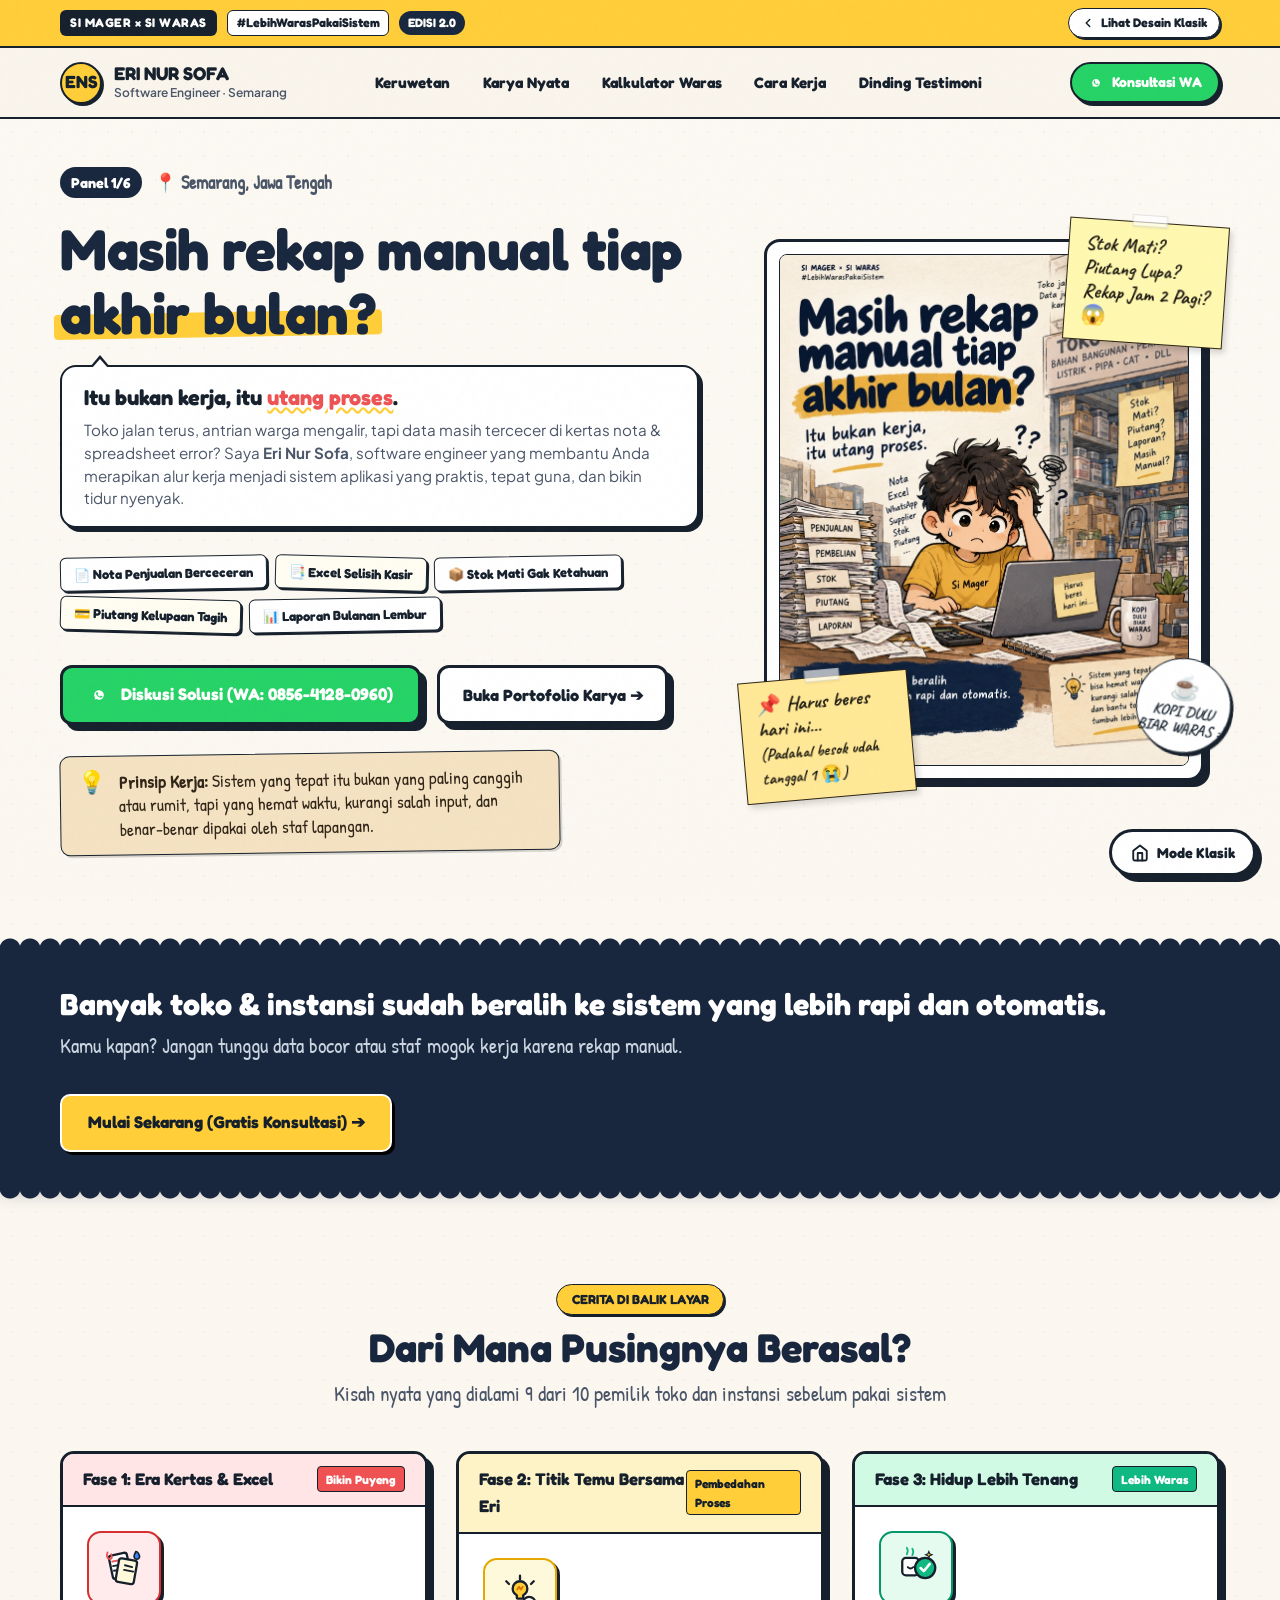
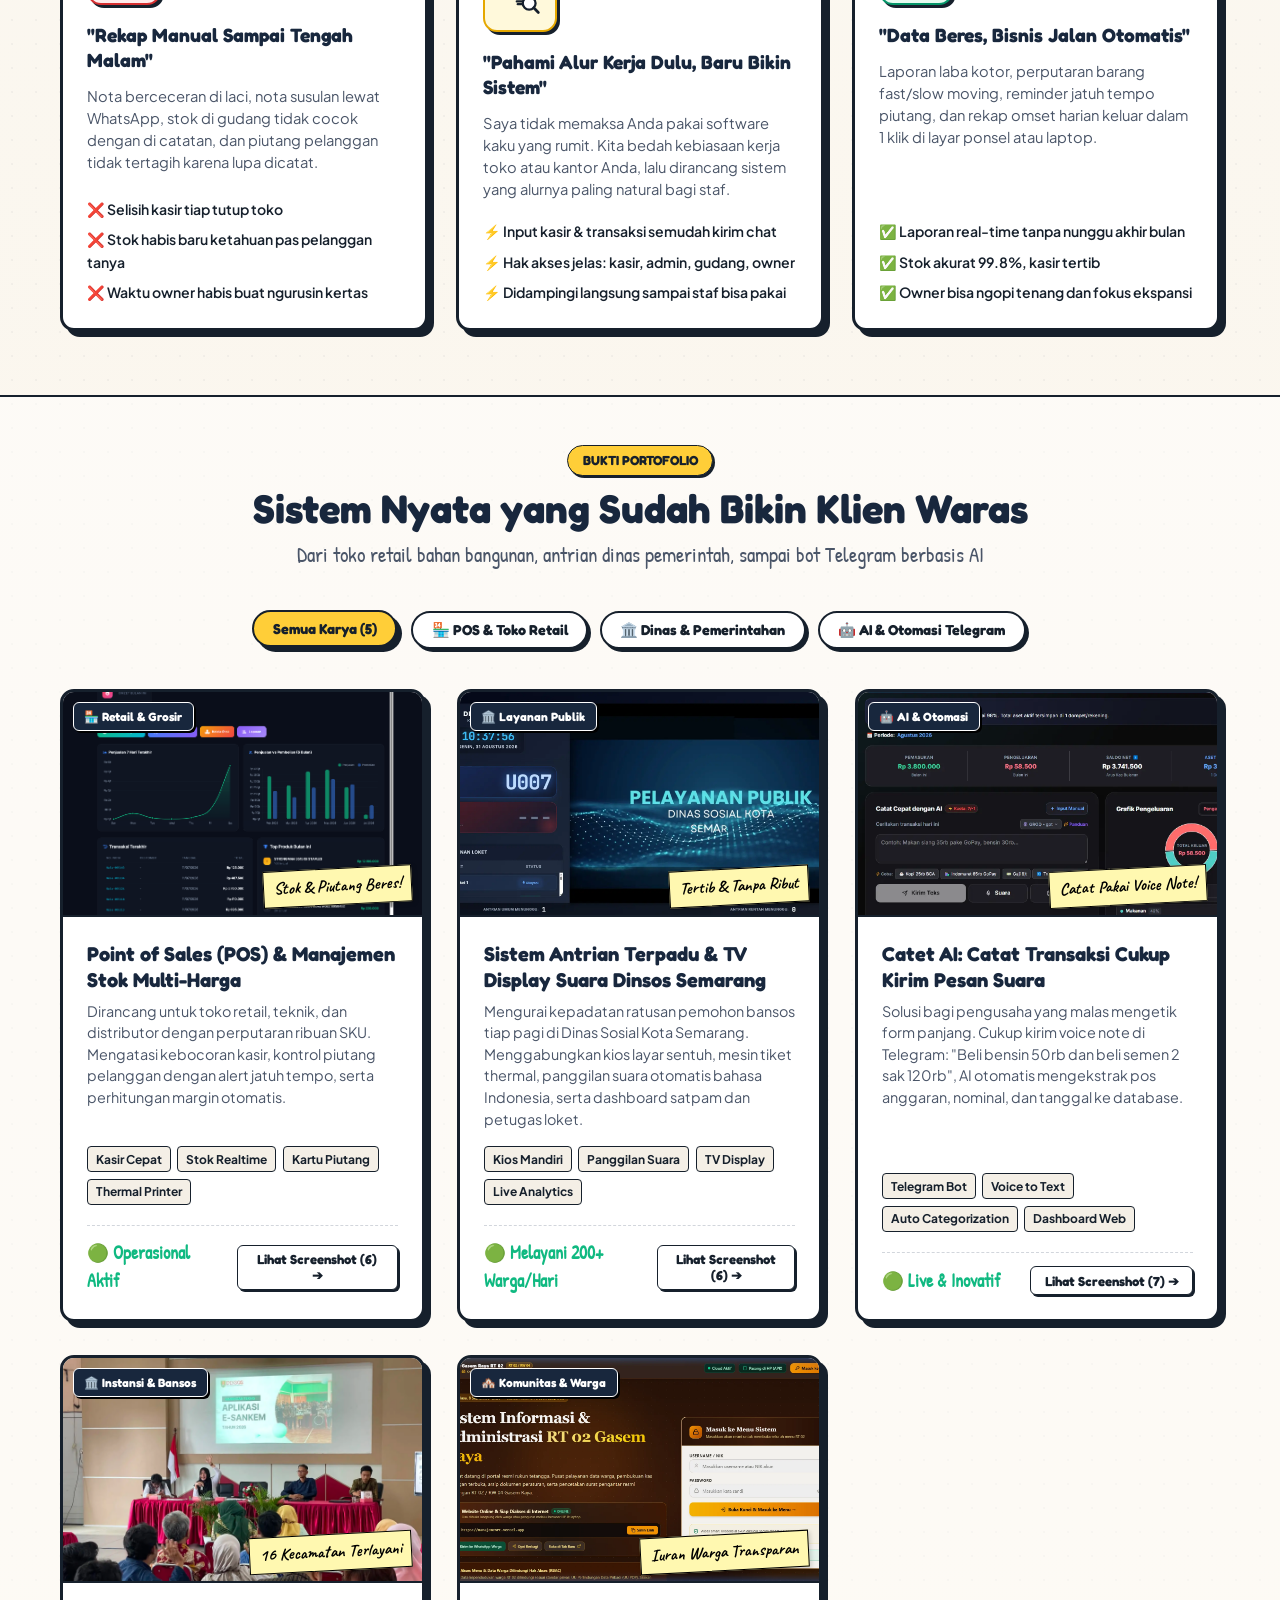
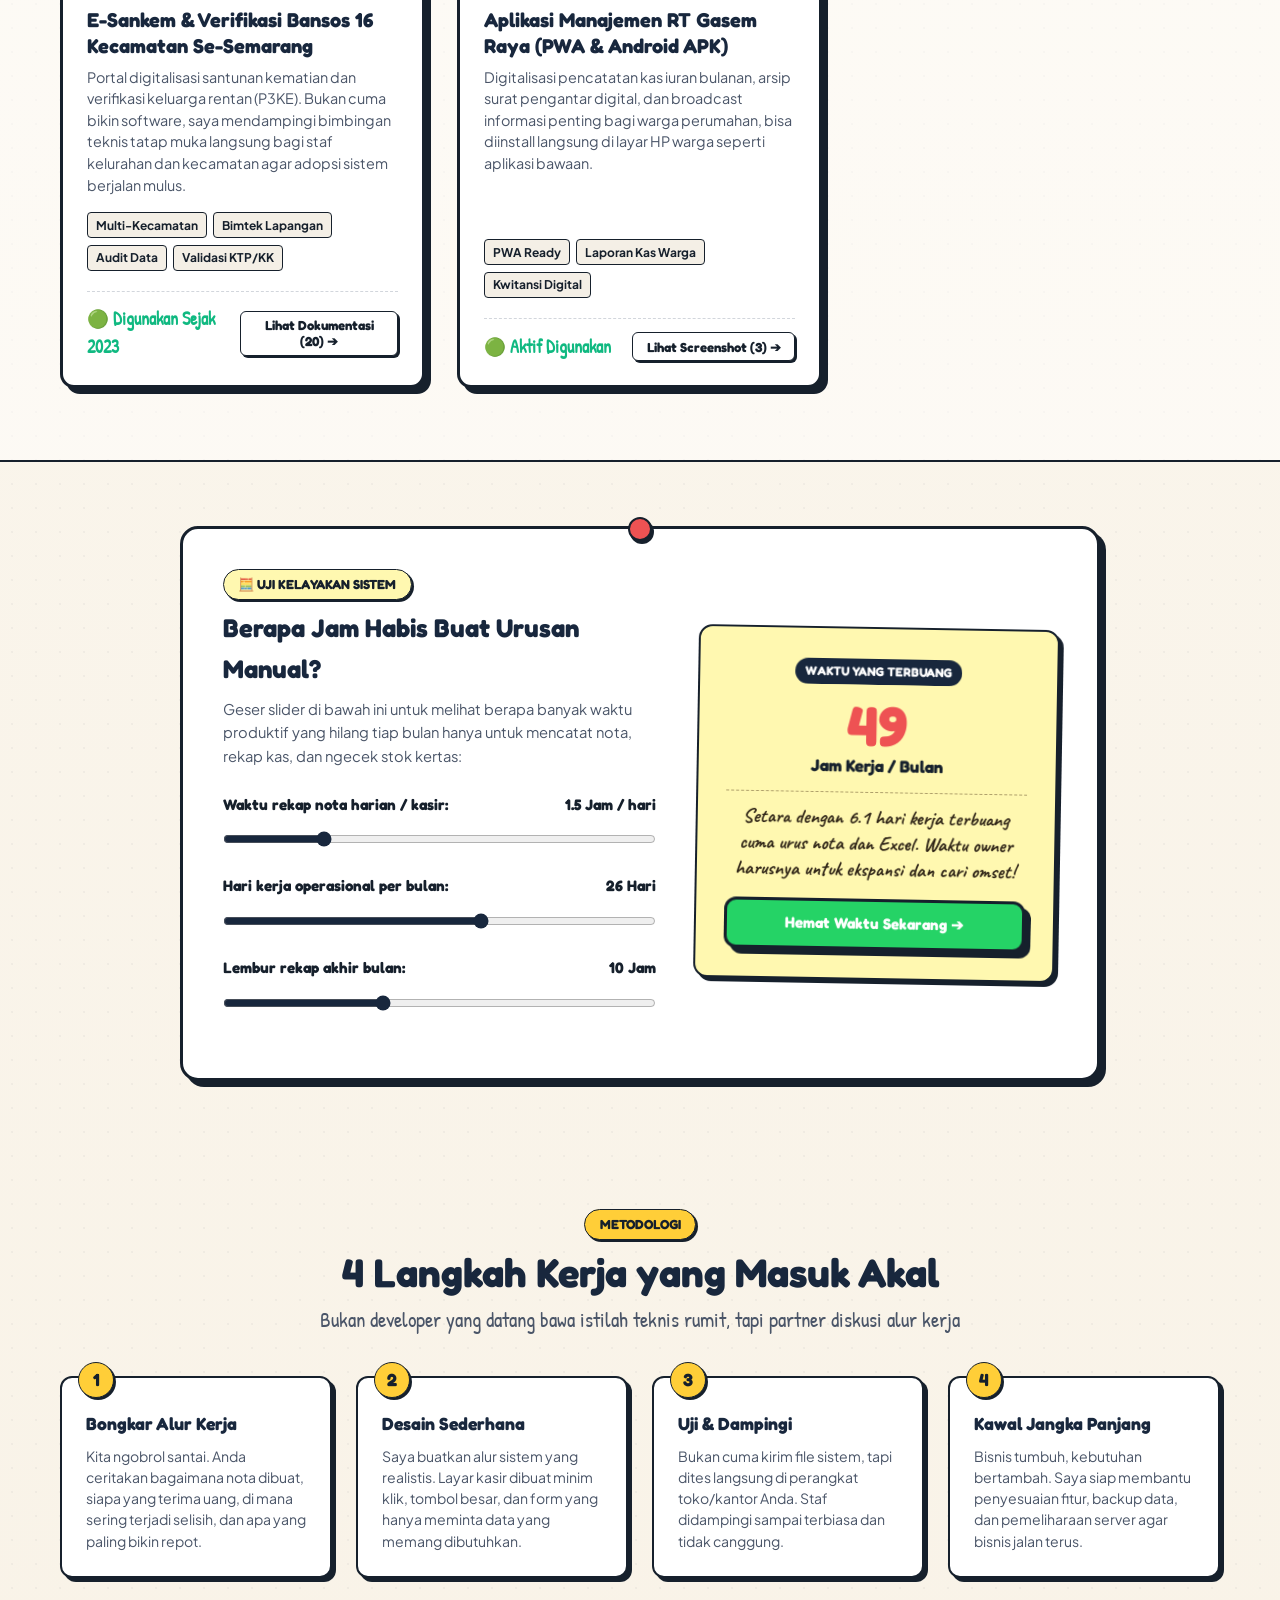
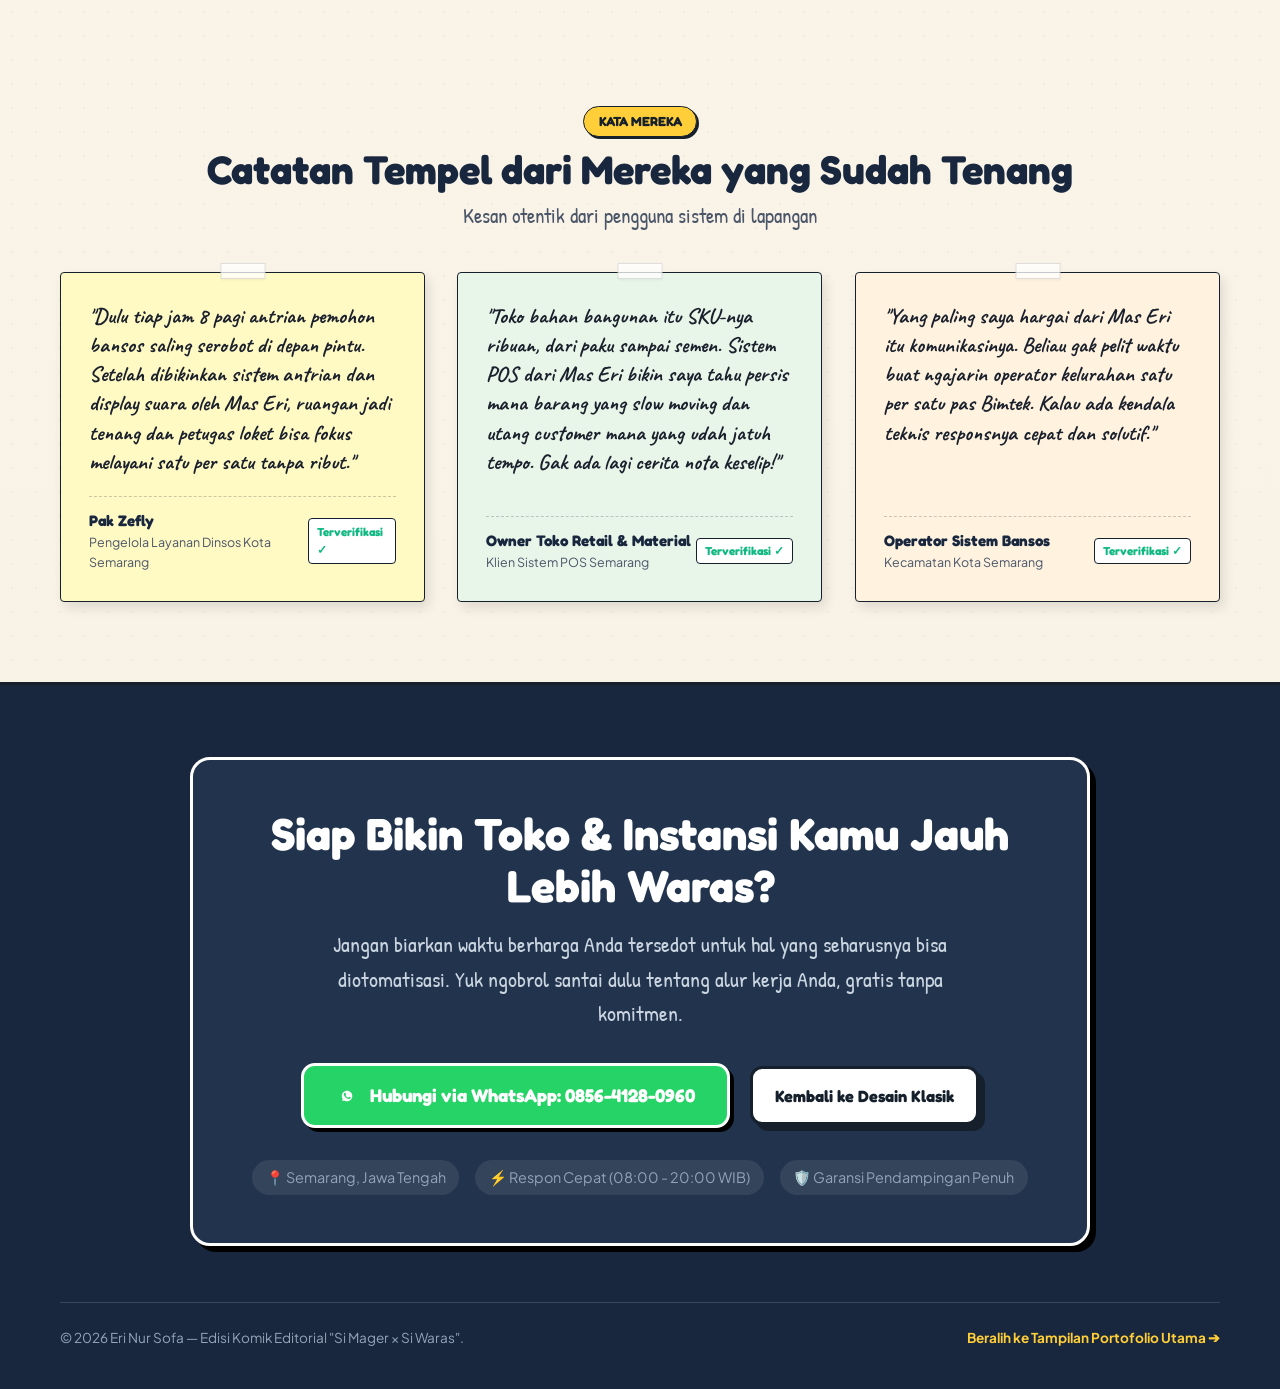
==== commit 3a03fecc: "feat: add interactive multi-screenshot slider to comic edition and update standard gitignore" ====
--- a/index2.html
+++ b/index2.html
@@ -343,7 +343,7 @@
               </div>
               <div class="work-card-footer">
                 <span class="work-card-status">🟢 Operasional Aktif</span>
-                <button type="button" class="btn-work-detail open-modal-btn" data-img="images/projects/point-of-sales-penjualan.png" data-title="Point of Sales & Inventori" data-desc="Tampilan layar kasir cepat dengan barcode scanner, diskon bertingkat, piutang tempo, dan sinkronisasi stok otomatis.">Lihat Screenshot</button>
+                <button type="button" class="btn-work-detail open-modal-btn" data-project-id="point-of-sales">Lihat Screenshot (6) ➔</button>
               </div>
             </div>
           </article>
@@ -368,7 +368,7 @@
               </div>
               <div class="work-card-footer">
                 <span class="work-card-status">🟢 Melayani 200+ Warga/Hari</span>
-                <button type="button" class="btn-work-detail open-modal-btn" data-img="images/projects/antrian-dinsos-display-clean.webp" data-title="Display Antrian Dinsos Kota Semarang" data-desc="Sistem antrian terintegrasi dengan pemanggilan suara otomatis multi-loket untuk kelancaran pelayanan warga.">Lihat Screenshot</button>
+                <button type="button" class="btn-work-detail open-modal-btn" data-project-id="antrian-dinsos">Lihat Screenshot (6) ➔</button>
               </div>
             </div>
           </article>
@@ -393,7 +393,7 @@
               </div>
               <div class="work-card-footer">
                 <span class="work-card-status">🟢 Live & Inovatif</span>
-                <button type="button" class="btn-work-detail open-modal-btn" data-img="images/projects/catet-ai-telegram-pesan-suara.webp" data-title="Catet AI Telegram Voice Note" data-desc="Kirim suara atau teks bebas di Telegram, sistem AI otomatis mengklasifikasikan pengeluaran ke dalam buku kas digital.">Lihat Screenshot</button>
+                <button type="button" class="btn-work-detail open-modal-btn" data-project-id="catet-ai">Lihat Screenshot (7) ➔</button>
               </div>
             </div>
           </article>
@@ -418,7 +418,7 @@
               </div>
               <div class="work-card-footer">
                 <span class="work-card-status">🟢 Digunakan Sejak 2023</span>
-                <button type="button" class="btn-work-detail open-modal-btn" data-img="images/projects/bimtek-esankem-2026-06-11-01.webp" data-title="Bimtek Lapangan E-Sankem" data-desc="Dokumentasi pelatihan langsung para operator kecamatan dan kelurahan di Kota Semarang untuk memastikan sistem digunakan secara optimal.">Lihat Dokumentasi</button>
+                <button type="button" class="btn-work-detail open-modal-btn" data-project-id="bimtek-esankem">Lihat Dokumentasi (20) ➔</button>
               </div>
             </div>
           </article>
@@ -442,7 +442,7 @@
               </div>
               <div class="work-card-footer">
                 <span class="work-card-status">🟢 Aktif Digunakan</span>
-                <button type="button" class="btn-work-detail open-modal-btn" data-img="images/projects/manajemen-rt-gasem-raya-fitur.webp" data-title="Fitur Manajemen Kas RT Gasem Raya" data-desc="Transparansi iuran warga dan laporan kas bulanan yang bisa dicek langsung melalui ponsel masing-masing warga.">Lihat Screenshot</button>
+                <button type="button" class="btn-work-detail open-modal-btn" data-project-id="manajemen-rt">Lihat Screenshot (3) ➔</button>
               </div>
             </div>
           </article>
@@ -647,13 +647,57 @@
     <span>Mode Klasik</span>
   </a>
 
-  <!-- Lightbox Modal Screenshot -->
-  <div id="comicModal" class="comic-modal" role="dialog" aria-modal="true" aria-hidden="true">
-    <div class="comic-modal-card">
-      <button type="button" class="comic-modal-close" id="modalCloseBtn" aria-label="Tutup popup">&times;</button>
-      <img id="modalImg" src="" alt="Pratinjau proyek" style="width: 100%; height: auto; border-radius: 8px; border: 2px solid var(--comic-ink); margin-bottom: 1rem;">
-      <h3 id="modalTitle" style="font-family: var(--font-display); font-size: 1.3rem; margin-bottom: 0.5rem; color: var(--comic-navy);"></h3>
-      <p id="modalDesc" style="font-size: 0.95rem; color: var(--comic-ink-light); line-height: 1.5;"></p>
+  <!-- Lightbox Modal Screenshot & Interactive Comic Slider -->
+  <div id="comicModal" class="comic-modal" role="dialog" aria-modal="true" aria-hidden="true" tabindex="-1">
+    <div class="comic-modal-card" role="document">
+      <!-- Modal Header -->
+      <div class="comic-modal-header">
+        <div class="comic-modal-header-meta">
+          <span class="comic-badge-category" id="modalCategory">Kategori</span>
+          <span class="comic-badge-counter" id="modalCounter">1 / 6</span>
+        </div>
+        <button type="button" class="comic-modal-close" id="modalCloseBtn" aria-label="Tutup popup" title="Tutup (Esc)">✕</button>
+      </div>
+
+      <!-- Modal Stage (Slider Viewport + Prev/Next Buttons) -->
+      <div class="comic-modal-stage">
+        <button type="button" class="comic-slide-nav comic-slide-prev" id="modalPrevBtn" aria-label="Screenshot Sebelumnya" title="Sebelumnya (←)">
+          <svg width="24" height="24" viewBox="0 0 24 24" fill="none" stroke="currentColor" stroke-width="3" stroke-linecap="round" stroke-linejoin="round">
+            <polyline points="15 18 9 12 15 6"></polyline>
+          </svg>
+        </button>
+
+        <div class="comic-slide-viewport" id="modalSlideViewport">
+          <div class="comic-slide-media-wrap">
+            <img id="modalImg" src="" alt="Pratinjau screenshot proyek" class="comic-slide-img" loading="eager">
+          </div>
+          <div class="comic-slide-caption-sticker" id="modalCaption">
+            Layar Proyek
+          </div>
+        </div>
+
+        <button type="button" class="comic-slide-nav comic-slide-next" id="modalNextBtn" aria-label="Screenshot Selanjutnya" title="Selanjutnya (→)">
+          <svg width="24" height="24" viewBox="0 0 24 24" fill="none" stroke="currentColor" stroke-width="3" stroke-linecap="round" stroke-linejoin="round">
+            <polyline points="9 18 15 12 9 6"></polyline>
+          </svg>
+        </button>
+      </div>
+
+      <!-- Modal Info Details -->
+      <div class="comic-modal-info">
+        <h3 id="modalTitle" class="comic-modal-title"></h3>
+        <p id="modalDesc" class="comic-modal-desc"></p>
+      </div>
+
+      <!-- Thumbnail Filmstrip Strip -->
+      <div class="comic-modal-thumbs-wrapper">
+        <div class="comic-modal-thumbs" id="modalThumbs" role="tablist" aria-label="Daftar thumbnail screenshot"></div>
+      </div>
+
+      <!-- Keyboard & Gesture Helper Hint -->
+      <div class="comic-modal-footer-hint">
+        <span>💡 Tips: Geser (swipe) di layar HP atau tekan tombol panah <strong>←</strong> / <strong>→</strong> di keyboard untuk ganti slide.</span>
+      </div>
     </div>
   </div>
 
--- a/css/style-comic.css
+++ b/css/style-comic.css
@@ -1522,52 +1522,320 @@
   background: var(--comic-yellow);
 }
 
-/* Modal Lightbox */
+/* ==========================================================================
+   MODAL LIGHTBOX & INTERACTIVE COMIC SLIDER
+   ========================================================================== */
 .comic-modal {
   display: none;
   position: fixed;
   top: 0; left: 0; right: 0; bottom: 0;
-  background: rgba(22, 32, 44, 0.85);
+  background: rgba(22, 32, 44, 0.88);
+  backdrop-filter: blur(4px);
+  -webkit-backdrop-filter: blur(4px);
   z-index: 1000;
   align-items: center;
   justify-content: center;
-  padding: 1.5rem;
+  padding: 1.25rem;
+  opacity: 0;
+  transition: opacity 0.25s ease;
 }
 
 .comic-modal.active {
   display: flex;
+  opacity: 1;
 }
 
 .comic-modal-card {
   background: #FFF;
   border: var(--border-comic-thick);
-  border-radius: 16px;
-  box-shadow: 8px 8px 0 #000;
-  max-width: 800px;
+  border-radius: 18px;
+  box-shadow: 10px 10px 0 #000;
+  max-width: 860px;
   width: 100%;
-  max-height: 90vh;
+  max-height: 94vh;
   overflow-y: auto;
   position: relative;
   padding: 1.5rem;
+  transform: translateY(12px) scale(0.98);
+  transition: transform 0.25s cubic-bezier(0.16, 1, 0.3, 1);
+}
+
+.comic-modal.active .comic-modal-card {
+  transform: translateY(0) scale(1);
+}
+
+/* Modal Header */
+.comic-modal-header {
+  display: flex;
+  align-items: center;
+  justify-content: space-between;
+  gap: 1rem;
+  margin-bottom: 1.1rem;
+}
+
+.comic-modal-header-meta {
+  display: flex;
+  align-items: center;
+  gap: 0.6rem;
+  flex-wrap: wrap;
+}
+
+.comic-badge-category {
+  background: var(--comic-navy);
+  color: #FFF;
+  font-family: var(--font-display);
+  font-size: 0.82rem;
+  font-weight: 700;
+  padding: 0.25rem 0.75rem;
+  border-radius: 20px;
+  border: 1.5px solid var(--comic-ink);
+}
+
+.comic-badge-counter {
+  background: var(--comic-yellow);
+  color: var(--comic-ink);
+  font-family: var(--font-display);
+  font-size: 0.82rem;
+  font-weight: 800;
+  padding: 0.25rem 0.75rem;
+  border-radius: 20px;
+  border: 1.5px solid var(--comic-ink);
+  box-shadow: 2px 2px 0 var(--comic-ink);
 }
 
 .comic-modal-close {
-  position: absolute;
-  top: 15px;
-  right: 15px;
-  width: 36px;
-  height: 36px;
+  width: 38px;
+  height: 38px;
   background: var(--comic-red);
   color: #FFF;
   border: 2px solid var(--comic-ink);
   border-radius: 50%;
-  font-size: 1.2rem;
+  font-size: 1.1rem;
   font-weight: 900;
   cursor: pointer;
   display: flex;
   align-items: center;
   justify-content: center;
   box-shadow: 2px 2px 0 var(--comic-ink);
+  transition: all 0.15s ease;
+  flex-shrink: 0;
+}
+
+.comic-modal-close:hover {
+  transform: translate(-2px, -2px);
+  box-shadow: 4px 4px 0 var(--comic-ink);
+  background: #DC2626;
+}
+
+/* Modal Stage (Slider Viewport + Prev/Next Buttons) */
+.comic-modal-stage {
+  display: flex;
+  align-items: center;
+  gap: 0.85rem;
+  position: relative;
+  margin-bottom: 1rem;
+}
+
+.comic-slide-nav {
+  width: 44px;
+  height: 44px;
+  background: var(--comic-yellow);
+  color: var(--comic-ink);
+  border: var(--border-comic);
+  border-radius: 50%;
+  display: flex;
+  align-items: center;
+  justify-content: center;
+  cursor: pointer;
+  box-shadow: 3px 3px 0 var(--comic-ink);
+  transition: all 0.15s ease;
+  flex-shrink: 0;
+  z-index: 10;
+}
+
+.comic-slide-nav:hover:not(:disabled) {
+  transform: translate(-2px, -2px);
+  box-shadow: 5px 5px 0 var(--comic-ink);
+  background: #FFF;
+}
+
+.comic-slide-nav:active:not(:disabled) {
+  transform: translate(1px, 1px);
+  box-shadow: 1px 1px 0 var(--comic-ink);
+}
+
+.comic-slide-nav:disabled {
+  opacity: 0.3;
+  cursor: not-allowed;
+  box-shadow: none;
+}
+
+.comic-slide-viewport {
+  flex: 1;
+  min-width: 0;
+  background: #0F172A;
+  border: var(--border-comic);
+  border-radius: 12px;
+  overflow: hidden;
+  position: relative;
+  box-shadow: 4px 4px 0 var(--comic-ink);
+}
+
+.comic-slide-media-wrap {
+  display: flex;
+  align-items: center;
+  justify-content: center;
+  min-height: 260px;
+  max-height: 52vh;
+  background: #0B1120 repeating-linear-gradient(45deg, rgba(255,255,255,0.02), rgba(255,255,255,0.02) 10px, transparent 10px, transparent 20px);
+}
+
+.comic-slide-img {
+  max-width: 100%;
+  max-height: 52vh;
+  width: auto;
+  height: auto;
+  object-fit: contain;
+  display: block;
+  transition: opacity 0.2s ease, transform 0.2s ease;
+  user-select: none;
+}
+
+.comic-slide-img.slide-switching {
+  opacity: 0.4;
+  transform: scale(0.98);
+}
+
+.comic-slide-caption-sticker {
+  position: absolute;
+  bottom: 12px;
+  left: 12px;
+  background: var(--comic-postit);
+  color: var(--comic-ink);
+  font-family: var(--font-display);
+  font-size: 0.85rem;
+  font-weight: 700;
+  padding: 0.35rem 0.8rem;
+  border: 1.5px solid var(--comic-ink);
+  border-radius: 6px;
+  box-shadow: 2px 2px 0 var(--comic-ink);
+  max-width: calc(100% - 24px);
+  white-space: nowrap;
+  overflow: hidden;
+  text-overflow: ellipsis;
+  pointer-events: none;
+}
+
+/* Modal Info */
+.comic-modal-info {
+  margin-bottom: 0.9rem;
+}
+
+.comic-modal-title {
+  font-family: var(--font-display);
+  font-size: 1.25rem;
+  font-weight: 800;
+  color: var(--comic-navy);
+  margin-bottom: 0.3rem;
+}
+
+.comic-modal-desc {
+  font-size: 0.92rem;
+  color: var(--comic-ink-light);
+  line-height: 1.5;
+}
+
+/* Thumbnails Strip */
+.comic-modal-thumbs-wrapper {
+  background: var(--comic-bg);
+  border: 1.5px solid var(--comic-ink);
+  border-radius: 10px;
+  padding: 0.6rem;
+  overflow-x: auto;
+  margin-bottom: 0.6rem;
+  scrollbar-width: thin;
+}
+
+.comic-modal-thumbs {
+  display: flex;
+  gap: 0.5rem;
+  align-items: center;
+}
+
+.comic-thumb-btn {
+  width: 72px;
+  height: 48px;
+  flex-shrink: 0;
+  border: 2px solid var(--comic-ink);
+  border-radius: 6px;
+  overflow: hidden;
+  padding: 0;
+  background: #FFF;
+  cursor: pointer;
+  opacity: 0.6;
+  transition: all 0.15s ease;
+}
+
+.comic-thumb-btn img {
+  width: 100%;
+  height: 100%;
+  object-fit: cover;
+  display: block;
+}
+
+.comic-thumb-btn:hover {
+  opacity: 0.95;
+  transform: translateY(-2px);
+}
+
+.comic-thumb-btn.active {
+  opacity: 1;
+  border-color: var(--comic-ink);
+  box-shadow: 3px 3px 0 var(--comic-ink);
+  outline: 3px solid var(--comic-yellow);
+  transform: scale(1.05);
+}
+
+/* Helper Hint */
+.comic-modal-footer-hint {
+  text-align: center;
+  font-family: var(--font-note);
+  font-size: 1.15rem;
+  color: var(--comic-ink-muted);
+}
+
+/* Responsive Modal Adjustments */
+@media (max-width: 640px) {
+  .comic-modal-card {
+    padding: 1rem;
+    max-height: 96vh;
+  }
+  .comic-slide-nav {
+    width: 36px;
+    height: 36px;
+  }
+  .comic-slide-nav svg {
+    width: 18px;
+    height: 18px;
+  }
+  .comic-modal-stage {
+    gap: 0.4rem;
+  }
+  .comic-slide-media-wrap {
+    min-height: 200px;
+    max-height: 42vh;
+  }
+  .comic-slide-img {
+    max-height: 42vh;
+  }
+  .comic-thumb-btn {
+    width: 60px;
+    height: 40px;
+  }
+  .comic-slide-caption-sticker {
+    font-size: 0.78rem;
+    padding: 0.25rem 0.6rem;
+  }
 }
 
 /* ==========================================================================
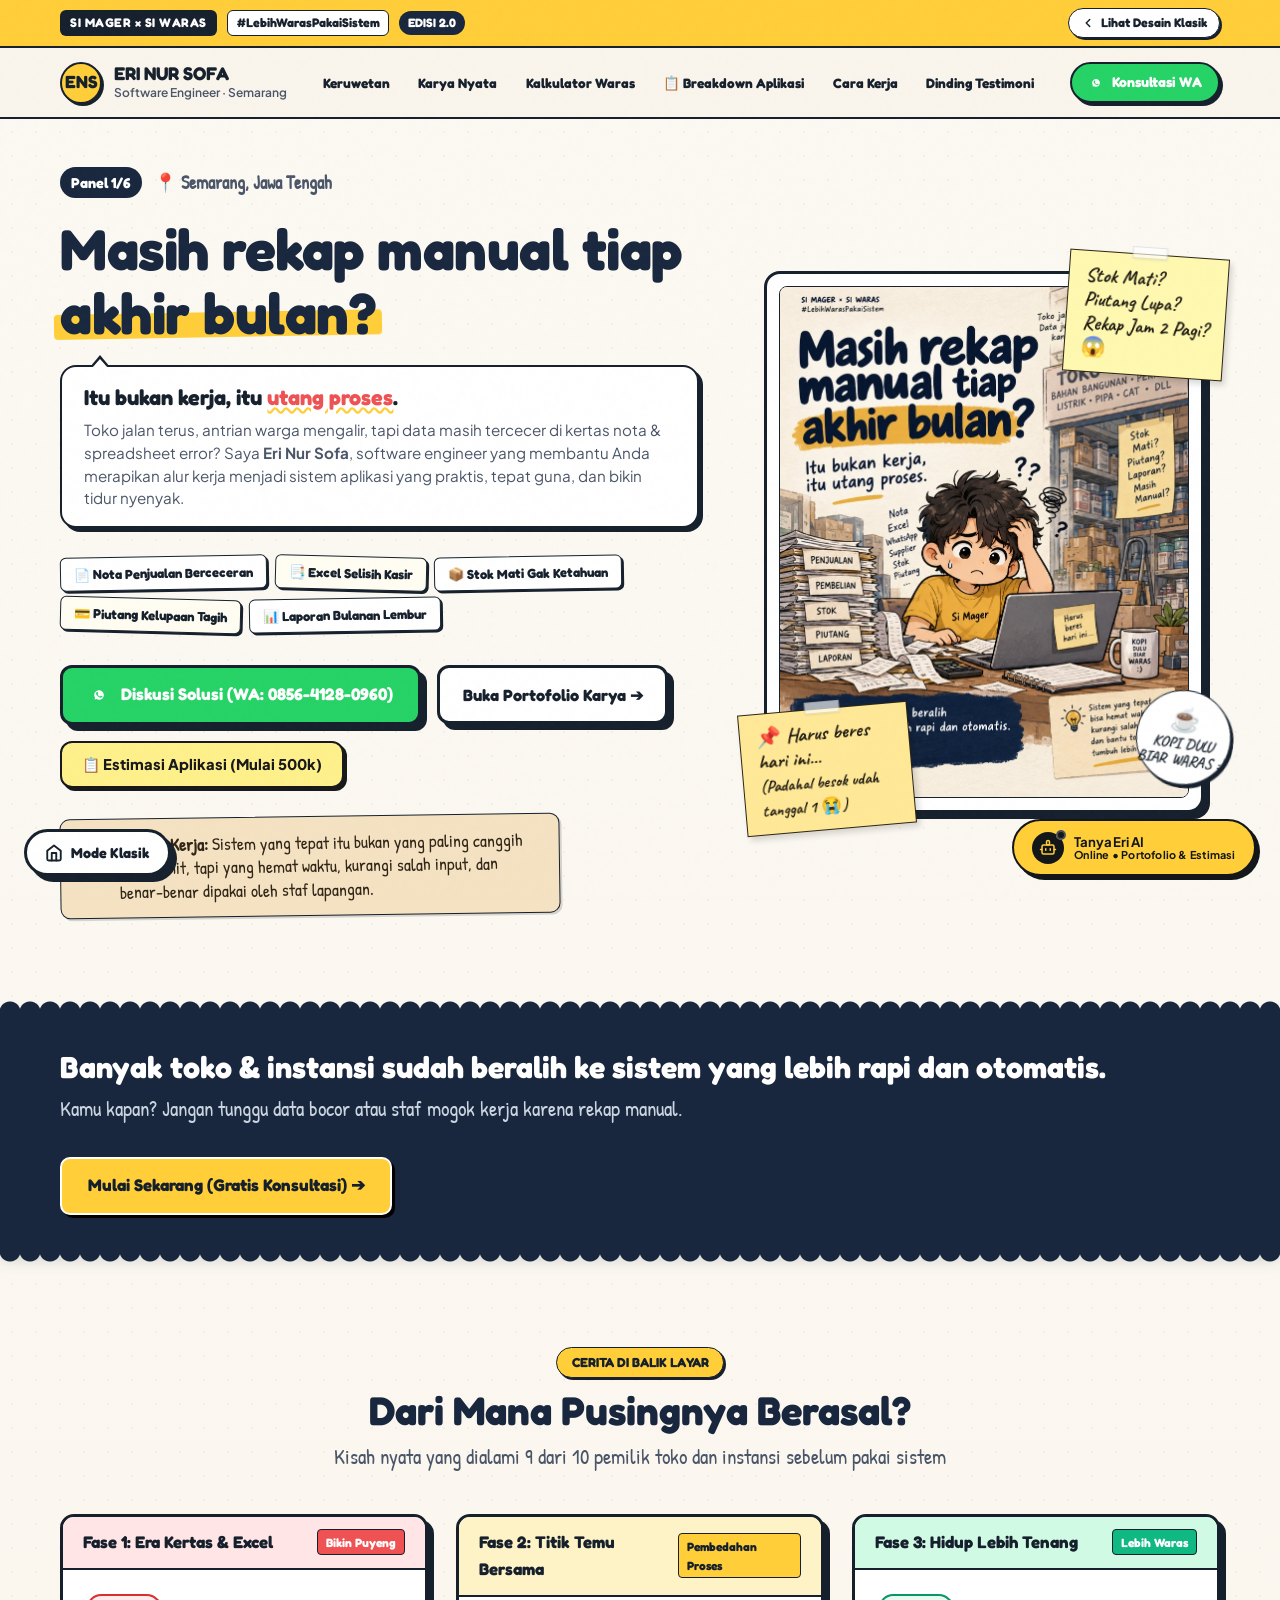
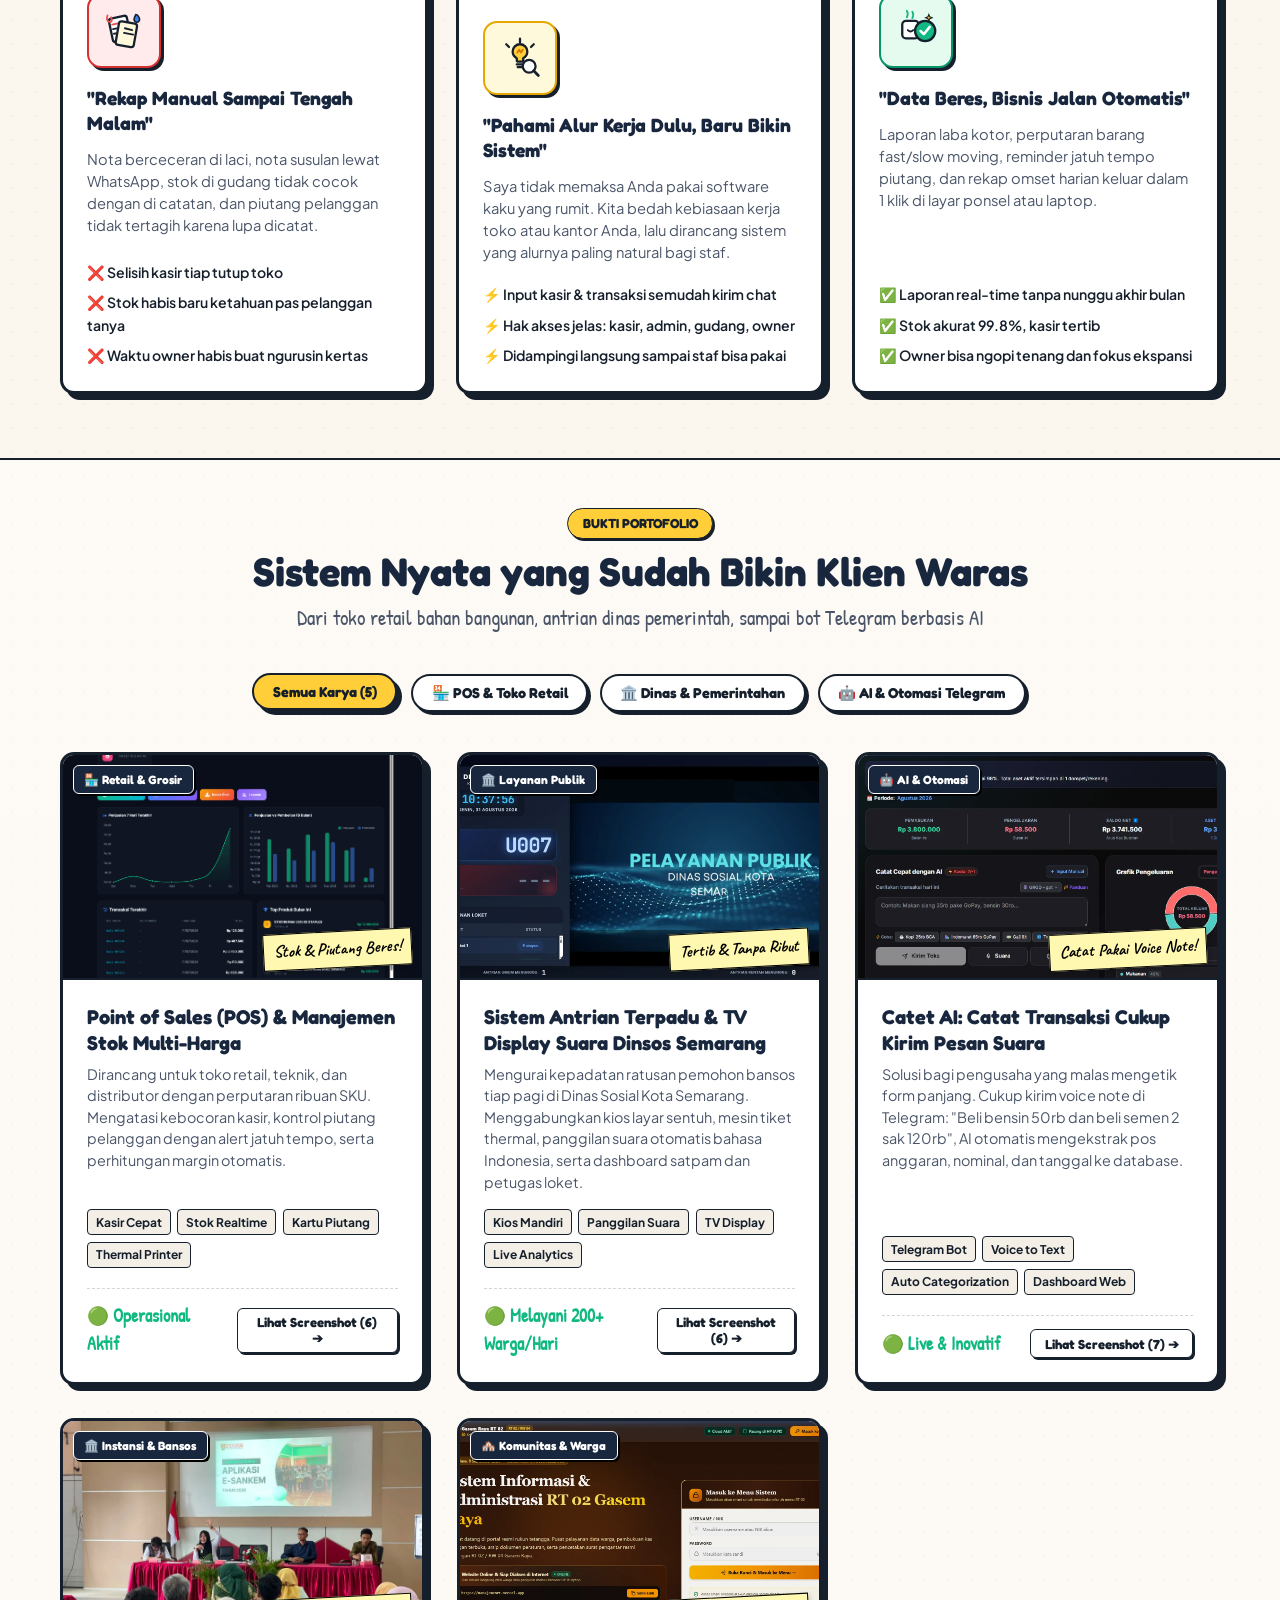
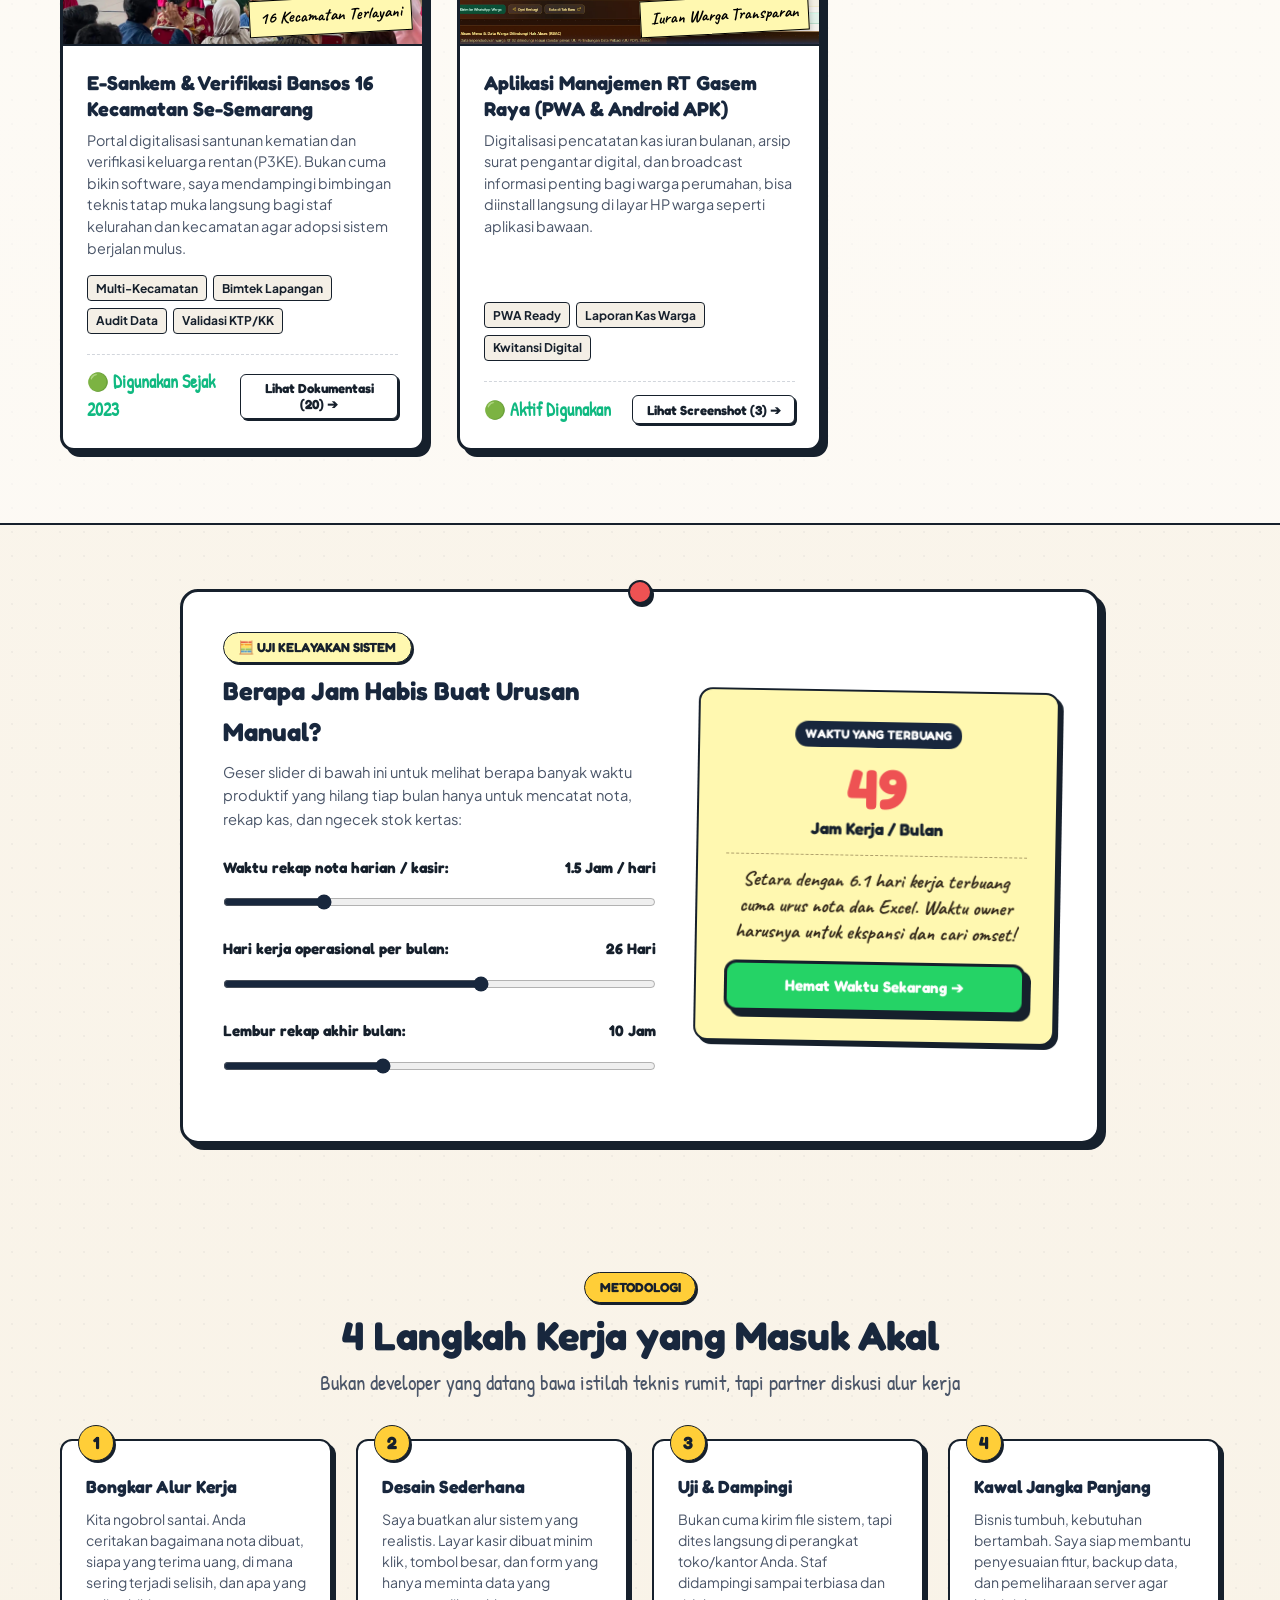
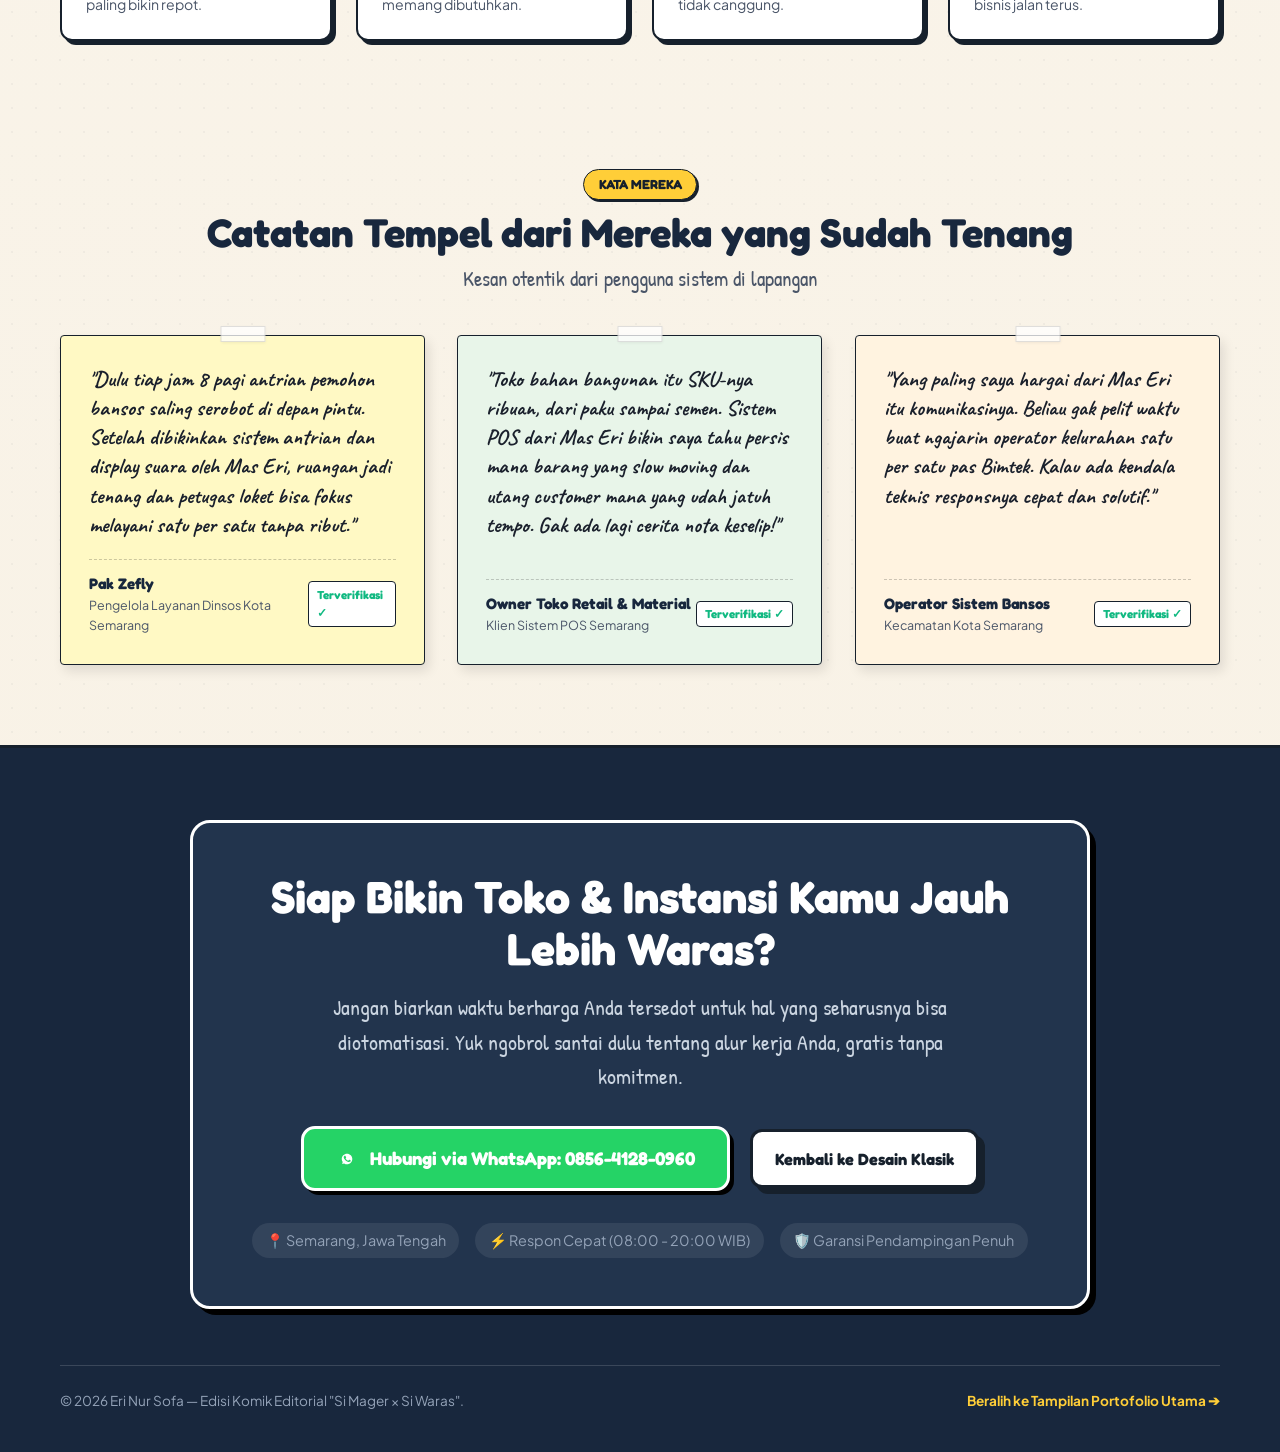
==== commit d5e9b8f7: "feat: complete AI sales assistant, lead intelligence admin console, and chat summary feature" ====
--- a/index2.html
+++ b/index2.html
@@ -1,11 +1,14 @@
 <!DOCTYPE html>
 <html lang="id">
+
 <head>
   <meta charset="UTF-8">
   <meta name="viewport" content="width=device-width, initial-scale=1.0">
   <title>Eri Nur Sofa — #LebihWarasPakaiSistem | Portfolio Software Engineer Semarang</title>
-  <meta name="description" content="Masih rekap manual tiap akhir bulan? Solusi sistem kasir POS, sistem informasi instansi, dan otomatisasi AI bersama Eri Nur Sofa, Software Engineer Semarang.">
-  <meta name="keywords" content="Eri Nur Sofa, Lebih Waras Pakai Sistem, Software Engineer Semarang, Sistem Kasir POS, Web Developer Semarang, Otomasi Bisnis">
+  <meta name="description"
+    content="Masih rekap manual tiap akhir bulan? Solusi sistem kasir POS, sistem informasi instansi, dan otomatisasi AI bersama Eri Nur Sofa, Software Engineer Semarang.">
+  <meta name="keywords"
+    content="Eri Nur Sofa, Lebih Waras Pakai Sistem, Software Engineer Semarang, Sistem Kasir POS, Web Developer Semarang, Otomasi Bisnis">
   <meta name="author" content="Eri Nur Sofa">
   <meta name="robots" content="index, follow">
   <meta name="theme-color" content="#FFCE38">
@@ -13,7 +16,8 @@
   <!-- Open Graph -->
   <meta property="og:type" content="website">
   <meta property="og:title" content="Eri Nur Sofa — #LebihWarasPakaiSistem | Software Engineer Semarang">
-  <meta property="og:description" content="Masih rekap manual tiap akhir bulan? Itu bukan kerja, itu utang proses. Saatnya toko dan instansi Anda lebih rapi dan otomatis.">
+  <meta property="og:description"
+    content="Masih rekap manual tiap akhir bulan? Itu bukan kerja, itu utang proses. Saatnya toko dan instansi Anda lebih rapi dan otomatis.">
   <meta property="og:image" content="images/comic-hero.jpg">
   <meta property="og:url" content="https://eri-portfolio.local/index2.html">
 
@@ -22,8 +26,10 @@
 
   <!-- Stylesheet -->
   <link rel="stylesheet" href="css/style-comic.css">
+  <link rel="stylesheet" href="css/ai-widget.css">
 </head>
-<body>
+
+<body class="comic-edition">
 
   <!-- Top Announcement Comic Strip -->
   <aside class="top-comic-strip" aria-label="Informasi Edisi Komik">
@@ -34,7 +40,8 @@
         <span class="comic-badge-number" style="font-size: 0.76rem; padding: 0.15rem 0.55rem;">EDISI 2.0</span>
       </div>
       <a href="index.html" class="switch-to-classic" title="Beralih ke Desain Versi Klasik">
-        <svg width="14" height="14" viewBox="0 0 24 24" fill="none" stroke="currentColor" stroke-width="2.5" stroke-linecap="round" stroke-linejoin="round">
+        <svg width="14" height="14" viewBox="0 0 24 24" fill="none" stroke="currentColor" stroke-width="2.5"
+          stroke-linecap="round" stroke-linejoin="round">
           <polyline points="15 18 9 12 15 6"></polyline>
         </svg>
         <span>Lihat Desain Klasik</span>
@@ -53,22 +60,43 @@
         </div>
       </a>
 
-      <nav aria-label="Navigasi Utama">
-        <ul class="comic-nav-links">
+      <nav aria-label="Navigasi Utama" class="comic-nav-container">
+        <ul class="comic-nav-links" id="comicNavLinks">
           <li><a href="#masalah">Keruwetan</a></li>
           <li><a href="#karya">Karya Nyata</a></li>
           <li><a href="#kalkulator">Kalkulator Waras</a></li>
+          <li><a href="#breakdown"
+              onclick="window.PortfolioBreakdown && window.PortfolioBreakdown.open(); return false;">📋 Breakdown
+              Aplikasi</a></li>
           <li><a href="#cara-kerja">Cara Kerja</a></li>
           <li><a href="#testimoni">Dinding Testimoni</a></li>
         </ul>
       </nav>
 
-      <a href="https://wa.me/6285641280960?text=Halo%20Mas%20Eri%2C%20saya%20tertarik%20bikin%20sistem%20biar%20proses%20kerja%20lebih%20rapi%20dan%20otomatis." target="_blank" rel="noopener noreferrer" class="comic-btn-wa-header">
-        <svg width="16" height="16" viewBox="0 0 24 24" fill="currentColor" aria-hidden="true">
-          <path d="M12.031 6.172c-3.181 0-5.767 2.586-5.768 5.766-.001 1.298.38 2.27 1.019 3.287l-.582 2.128 2.182-.573c.976.58 2.028.928 3.149.929 3.182 0 5.767-2.587 5.768-5.766.001-3.187-2.575-5.771-5.768-5.771zm3.392 8.244c-.144.405-.837.774-1.17.824-.312.045-.694.067-2.127-.527-1.745-.724-2.883-2.493-2.97-2.609-.086-.115-.71-1.002-.71-1.921 0-.918.47-1.37.643-1.558.174-.187.378-.235.505-.235.127 0 .254.002.366.007.119.006.278-.045.435.333.16.386.549 1.341.597 1.439.048.098.08.213.016.34-.064.127-.096.206-.191.317-.095.112-.2.249-.286.334-.096.096-.196.2-.084.392.112.193.498.823 1.069 1.332.735.655 1.355.858 1.547.954.192.096.304.08.417-.048.112-.128.481-.56.609-.752.127-.193.255-.16.43-.096.175.064 1.112.524 1.303.62.191.096.318.143.366.223.048.079.048.461-.096.866z"/>
-        </svg>
-        <span>Konsultasi WA</span>
-      </a>
+      <div class="comic-header-actions">
+        <a href="https://wa.me/6285641280960?text=Halo%20Mas%20Eri%2C%20saya%20tertarik%20bikin%20sistem%20biar%20proses%20kerja%20lebih%20rapi%20dan%20otomatis."
+          target="_blank" rel="noopener noreferrer" class="comic-btn-wa-header">
+          <svg width="16" height="16" viewBox="0 0 24 24" fill="currentColor" aria-hidden="true">
+            <path
+              d="M12.031 6.172c-3.181 0-5.767 2.586-5.768 5.766-.001 1.298.38 2.27 1.019 3.287l-.582 2.128 2.182-.573c.976.58 2.028.928 3.149.929 3.182 0 5.767-2.587 5.768-5.766.001-3.187-2.575-5.771-5.768-5.771zm3.392 8.244c-.144.405-.837.774-1.17.824-.312.045-.694.067-2.127-.527-1.745-.724-2.883-2.493-2.97-2.609-.086-.115-.71-1.002-.71-1.921 0-.918.47-1.37.643-1.558.174-.187.378-.235.505-.235.127 0 .254.002.366.007.119.006.278-.045.435.333.16.386.549 1.341.597 1.439.048.098.08.213.016.34-.064.127-.096.206-.191.317-.095.112-.2.249-.286.334-.096.096-.196.2-.084.392.112.193.498.823 1.069 1.332.735.655 1.355.858 1.547.954.192.096.304.08.417-.048.112-.128.481-.56.609-.752.127-.193.255-.16.43-.096.175.064 1.112.524 1.303.62.191.096.318.143.366.223.048.079.048.461-.096.866z" />
+          </svg>
+          <span class="comic-btn-wa-label">Konsultasi WA</span>
+        </a>
+
+        <!-- Mobile Menu Toggle Button -->
+        <button type="button" class="comic-mobile-toggle" id="comicMobileMenuBtn" aria-label="Buka Menu Navigasi" aria-expanded="false" aria-controls="comicNavLinks">
+          <svg class="icon-hamburger" width="22" height="22" viewBox="0 0 24 24" fill="none" stroke="currentColor" stroke-width="2.6" stroke-linecap="round" stroke-linejoin="round">
+            <line x1="3" y1="6" x2="21" y2="6"></line>
+            <line x1="3" y1="12" x2="21" y2="12"></line>
+            <line x1="3" y1="18" x2="21" y2="18"></line>
+          </svg>
+          <svg class="icon-close" width="22" height="22" viewBox="0 0 24 24" fill="none" stroke="currentColor" stroke-width="2.6" stroke-linecap="round" stroke-linejoin="round" style="display:none;">
+            <line x1="18" y1="6" x2="6" y2="18"></line>
+            <line x1="6" y1="6" x2="18" y2="18"></line>
+          </svg>
+          <span class="mobile-toggle-text">Menu</span>
+        </button>
+      </div>
     </div>
   </header>
 
@@ -78,7 +106,7 @@
   <main id="main-content">
     <section class="hero-comic" id="top">
       <div class="container hero-comic-grid">
-        
+
         <!-- Left: Punchy Copy & CTAs -->
         <div class="hero-comic-content">
           <div class="comic-meta-tag-row">
@@ -95,8 +123,9 @@
               Itu bukan kerja, itu <em>utang proses</em>.
             </div>
             <p class="hero-subhead-desc">
-              Toko jalan terus, antrian warga mengalir, tapi data masih tercecer di kertas nota & spreadsheet error? 
-              Saya <strong>Eri Nur Sofa</strong>, software engineer yang membantu Anda merapikan alur kerja menjadi sistem aplikasi yang praktis, tepat guna, dan bikin tidur nyenyak.
+              Toko jalan terus, antrian warga mengalir, tapi data masih tercecer di kertas nota & spreadsheet error?
+              Saya <strong>Eri Nur Sofa</strong>, software engineer yang membantu Anda merapikan alur kerja menjadi
+              sistem aplikasi yang praktis, tepat guna, dan bikin tidur nyenyak.
             </p>
           </div>
 
@@ -111,22 +140,28 @@
 
           <!-- CTA Buttons -->
           <div class="hero-comic-ctas">
-            <a href="https://wa.me/6285641280960?text=Halo%20Mas%20Eri%2C%20saya%20mau%20konsultasi%20alur%20sistem%20supaya%20toko%2Finstansi%20saya%20lebih%20rapi." target="_blank" rel="noopener noreferrer" class="btn-comic-wa">
+            <a href="https://wa.me/6285641280960?text=Halo%20Mas%20Eri%2C%20saya%20mau%20konsultasi%20alur%20sistem%20supaya%20toko%2Finstansi%20saya%20lebih%20rapi."
+              target="_blank" rel="noopener noreferrer" class="btn-comic-wa">
               <svg width="20" height="20" viewBox="0 0 24 24" fill="currentColor" aria-hidden="true">
-                <path d="M12.031 6.172c-3.181 0-5.767 2.586-5.768 5.766-.001 1.298.38 2.27 1.019 3.287l-.582 2.128 2.182-.573c.976.58 2.028.928 3.149.929 3.182 0 5.767-2.587 5.768-5.766.001-3.187-2.575-5.771-5.768-5.771zm3.392 8.244c-.144.405-.837.774-1.17.824-.312.045-.694.067-2.127-.527-1.745-.724-2.883-2.493-2.97-2.609-.086-.115-.71-1.002-.71-1.921 0-.918.47-1.37.643-1.558.174-.187.378-.235.505-.235.127 0 .254.002.366.007.119.006.278-.045.435.333.16.386.549 1.341.597 1.439.048.098.08.213.016.34-.064.127-.096.206-.191.317-.095.112-.2.249-.286.334-.096.096-.196.2-.084.392.112.193.498.823 1.069 1.332.735.655 1.355.858 1.547.954.192.096.304.08.417-.048.112-.128.481-.56.609-.752.127-.193.255-.16.43-.096.175.064 1.112.524 1.303.62.191.096.318.143.366.223.048.079.048.461-.096.866z"/>
+                <path
+                  d="M12.031 6.172c-3.181 0-5.767 2.586-5.768 5.766-.001 1.298.38 2.27 1.019 3.287l-.582 2.128 2.182-.573c.976.58 2.028.928 3.149.929 3.182 0 5.767-2.587 5.768-5.766.001-3.187-2.575-5.771-5.768-5.771zm3.392 8.244c-.144.405-.837.774-1.17.824-.312.045-.694.067-2.127-.527-1.745-.724-2.883-2.493-2.97-2.609-.086-.115-.71-1.002-.71-1.921 0-.918.47-1.37.643-1.558.174-.187.378-.235.505-.235.127 0 .254.002.366.007.119.006.278-.045.435.333.16.386.549 1.341.597 1.439.048.098.08.213.016.34-.064.127-.096.206-.191.317-.095.112-.2.249-.286.334-.096.096-.196.2-.084.392.112.193.498.823 1.069 1.332.735.655 1.355.858 1.547.954.192.096.304.08.417-.048.112-.128.481-.56.609-.752.127-.193.255-.16.43-.096.175.064 1.112.524 1.303.62.191.096.318.143.366.223.048.079.048.461-.096.866z" />
               </svg>
               <span>Diskusi Solusi (WA: 0856-4128-0960)</span>
             </a>
             <a href="#karya" class="btn-comic-secondary">
               <span>Buka Portofolio Karya ➔</span>
             </a>
+            <button type="button" class="btn-comic-breakdown" onclick="window.PortfolioBreakdown && window.PortfolioBreakdown.open()" style="display:inline-flex; align-items:center; gap:0.5rem; background:#fef08a; color:#18181b; border:2.5px solid #18181b; box-shadow:3px 3px 0px #18181b; font-weight:800; padding:0.75rem 1.25rem; border-radius:12px; cursor:pointer; font-family:var(--font-comic, inherit); font-size:0.92rem;" aria-label="Hitung Estimasi Kebutuhan Aplikasi">
+              <span>📋 Estimasi Aplikasi (Mulai 500k)</span>
+            </button>
           </div>
 
           <!-- Lightbulb Note Note -->
           <div class="comic-lightbulb-note">
             <span class="bulb-icon">💡</span>
             <div>
-              <strong>Prinsip Kerja:</strong> Sistem yang tepat itu bukan yang paling canggih atau rumit, tapi yang hemat waktu, kurangi salah input, dan benar-benar dipakai oleh staf lapangan.
+              <strong>Prinsip Kerja:</strong> Sistem yang tepat itu bukan yang paling canggih atau rumit, tapi yang
+              hemat waktu, kurangi salah input, dan benar-benar dipakai oleh staf lapangan.
             </div>
           </div>
         </div>
@@ -140,14 +175,8 @@
             </div>
 
             <!-- Authentic Comic Image from user reference -->
-            <img 
-              src="images/comic-hero.jpg" 
-              alt="Ilustrasi komik Si Mager yang kewalahan rekap manual laporan dan nota" 
-              class="comic-hero-image"
-              width="440" 
-              height="550" 
-              loading="eager"
-            >
+            <img src="images/comic-hero.jpg" alt="Ilustrasi komik Si Mager yang kewalahan rekap manual laporan dan nota"
+              class="comic-hero-image" width="440" height="550" loading="eager">
 
             <!-- Bottom Left Sticky Note -->
             <div class="postit-sticky postit-bottom-left float-motion-delay">
@@ -176,7 +205,8 @@
           <p>Kamu kapan? Jangan tunggu data bocor atau staf mogok kerja karena rekap manual.</p>
         </div>
         <div class="torn-banner-action">
-          <a href="https://wa.me/6285641280960?text=Halo%20Mas%20Eri%2C%20toko%2Finstansi%20saya%20mau%20beralih%20ke%20sistem%20otomatis.%20Boleh%20konsultasi%3F" target="_blank" rel="noopener noreferrer" class="btn-banner-cta">
+          <a href="https://wa.me/6285641280960?text=Halo%20Mas%20Eri%2C%20toko%2Finstansi%20saya%20mau%20beralih%20ke%20sistem%20otomatis.%20Boleh%20konsultasi%3F"
+            target="_blank" rel="noopener noreferrer" class="btn-banner-cta">
             <span>Mulai Sekarang (Gratis Konsultasi) ➔</span>
           </a>
         </div>
@@ -191,7 +221,8 @@
         <div class="section-comic-title-wrap">
           <span class="section-comic-tag">Cerita di Balik Layar</span>
           <h2 class="section-comic-title">Dari Mana Pusingnya Berasal?</h2>
-          <p class="section-comic-sub">Kisah nyata yang dialami 9 dari 10 pemilik toko dan instansi sebelum pakai sistem</p>
+          <p class="section-comic-sub">Kisah nyata yang dialami 9 dari 10 pemilik toko dan instansi sebelum pakai sistem
+          </p>
         </div>
 
         <div class="comic-strip-grid">
@@ -205,22 +236,28 @@
               <div class="comic-icon-box comic-icon-chaos" aria-hidden="true">
                 <svg width="44" height="44" viewBox="0 0 48 48" fill="none" xmlns="http://www.w3.org/2000/svg">
                   <!-- Receipt Papers flying -->
-                  <rect x="7" y="11" width="20" height="26" rx="3" fill="#FFFFFF" stroke="#16202C" stroke-width="2.5" transform="rotate(-12 7 11)"/>
-                  <line x1="11" y1="17" x2="21" y2="15" stroke="#EE5253" stroke-width="2" stroke-linecap="round"/>
-                  <line x1="12" y1="22" x2="22" y2="20" stroke="#16202C" stroke-width="2" stroke-linecap="round"/>
-                  <line x1="13" y1="27" x2="19" y2="26" stroke="#16202C" stroke-width="2" stroke-linecap="round"/>
-                  
-                  <rect x="19" y="13" width="20" height="26" rx="3" fill="#FFF9DB" stroke="#16202C" stroke-width="2.5" transform="rotate(10 19 13)"/>
-                  <line x1="25" y1="21" x2="33" y2="23" stroke="#16202C" stroke-width="2" stroke-linecap="round"/>
-                  <line x1="24" y1="26" x2="34" y2="28" stroke="#16202C" stroke-width="2" stroke-linecap="round"/>
-                  
+                  <rect x="7" y="11" width="20" height="26" rx="3" fill="#FFFFFF" stroke="#16202C" stroke-width="2.5"
+                    transform="rotate(-12 7 11)" />
+                  <line x1="11" y1="17" x2="21" y2="15" stroke="#EE5253" stroke-width="2" stroke-linecap="round" />
+                  <line x1="12" y1="22" x2="22" y2="20" stroke="#16202C" stroke-width="2" stroke-linecap="round" />
+                  <line x1="13" y1="27" x2="19" y2="26" stroke="#16202C" stroke-width="2" stroke-linecap="round" />
+
+                  <rect x="19" y="13" width="20" height="26" rx="3" fill="#FFF9DB" stroke="#16202C" stroke-width="2.5"
+                    transform="rotate(10 19 13)" />
+                  <line x1="25" y1="21" x2="33" y2="23" stroke="#16202C" stroke-width="2" stroke-linecap="round" />
+                  <line x1="24" y1="26" x2="34" y2="28" stroke="#16202C" stroke-width="2" stroke-linecap="round" />
+
                   <!-- Comic Sweat Drops & Chaos mark -->
-                  <path d="M37 6 C37 6 35 9.5 35 11.5 C35 13 36.35 14.5 38 14.5 C39.65 14.5 41 13 41 11.5 C41 9.5 39 6 37 6 Z" fill="#3B82F6" stroke="#16202C" stroke-width="1.8"/>
-                  <path d="M6 7 Q4 13 8 14 Q12 15 10 9" stroke="#EE5253" stroke-width="2" stroke-linecap="round" fill="none"/>
+                  <path
+                    d="M37 6 C37 6 35 9.5 35 11.5 C35 13 36.35 14.5 38 14.5 C39.65 14.5 41 13 41 11.5 C41 9.5 39 6 37 6 Z"
+                    fill="#3B82F6" stroke="#16202C" stroke-width="1.8" />
+                  <path d="M6 7 Q4 13 8 14 Q12 15 10 9" stroke="#EE5253" stroke-width="2" stroke-linecap="round"
+                    fill="none" />
                 </svg>
               </div>
               <h4>"Rekap Manual Sampai Tengah Malam"</h4>
-              <p>Nota berceceran di laci, nota susulan lewat WhatsApp, stok di gudang tidak cocok dengan di catatan, dan piutang pelanggan tidak tertagih karena lupa dicatat.</p>
+              <p>Nota berceceran di laci, nota susulan lewat WhatsApp, stok di gudang tidak cocok dengan di catatan, dan
+                piutang pelanggan tidak tertagih karena lupa dicatat.</p>
               <ul class="panel-bullets">
                 <li>❌ Selisih kasir tiap tutup toko</li>
                 <li>❌ Stok habis baru ketahuan pas pelanggan tanya</li>
@@ -232,28 +269,32 @@
           <!-- Panel 2 -->
           <article class="comic-panel-card card-bridge scroll-reveal" style="transition-delay: 0.1s;">
             <div class="comic-panel-header">
-              <span class="panel-title">Fase 2: Titik Temu Bersama Eri</span>
+              <span class="panel-title">Fase 2: Titik Temu Bersama</span>
               <span class="panel-badge">Pembedahan Proses</span>
             </div>
             <div class="comic-panel-body">
               <div class="comic-icon-box comic-icon-bridge" aria-hidden="true">
                 <svg width="44" height="44" viewBox="0 0 48 48" fill="none" xmlns="http://www.w3.org/2000/svg">
                   <!-- Comic Energy Rays -->
-                  <line x1="24" y1="3" x2="24" y2="7" stroke="#16202C" stroke-width="2.5" stroke-linecap="round"/>
-                  <line x1="9" y1="9" x2="12" y2="12" stroke="#16202C" stroke-width="2.5" stroke-linecap="round"/>
-                  <line x1="39" y1="9" x2="36" y2="12" stroke="#16202C" stroke-width="2.5" stroke-linecap="round"/>
+                  <line x1="24" y1="3" x2="24" y2="7" stroke="#16202C" stroke-width="2.5" stroke-linecap="round" />
+                  <line x1="9" y1="9" x2="12" y2="12" stroke="#16202C" stroke-width="2.5" stroke-linecap="round" />
+                  <line x1="39" y1="9" x2="36" y2="12" stroke="#16202C" stroke-width="2.5" stroke-linecap="round" />
                   <!-- Lightbulb Body -->
-                  <path d="M16 17 C16 12.58 19.58 9 24 9 C28.42 9 32 12.58 32 17 C32 20.2 30.1 22.95 27.5 24.2 V27 C27.5 27.55 27.05 28 26.5 28 H21.5 C20.95 28 20.5 27.55 20.5 27 V24.2 C17.9 22.95 16 20.2 16 17 Z" fill="#FFCE38" stroke="#16202C" stroke-width="2.5" stroke-linejoin="round"/>
-                  <path d="M21 18 L23 15 L25 18 L27 15" stroke="#D97706" stroke-width="2" stroke-linecap="round" stroke-linejoin="round"/>
-                  <path d="M20.5 31 H27.5" stroke="#16202C" stroke-width="2.5" stroke-linecap="round"/>
-                  <path d="M21.5 34 H26.5" stroke="#16202C" stroke-width="2.5" stroke-linecap="round"/>
+                  <path
+                    d="M16 17 C16 12.58 19.58 9 24 9 C28.42 9 32 12.58 32 17 C32 20.2 30.1 22.95 27.5 24.2 V27 C27.5 27.55 27.05 28 26.5 28 H21.5 C20.95 28 20.5 27.55 20.5 27 V24.2 C17.9 22.95 16 20.2 16 17 Z"
+                    fill="#FFCE38" stroke="#16202C" stroke-width="2.5" stroke-linejoin="round" />
+                  <path d="M21 18 L23 15 L25 18 L27 15" stroke="#D97706" stroke-width="2" stroke-linecap="round"
+                    stroke-linejoin="round" />
+                  <path d="M20.5 31 H27.5" stroke="#16202C" stroke-width="2.5" stroke-linecap="round" />
+                  <path d="M21.5 34 H26.5" stroke="#16202C" stroke-width="2.5" stroke-linecap="round" />
                   <!-- Magnifying Glass Blueprint -->
-                  <circle cx="34" cy="33" r="7" fill="#FFFFFF" stroke="#16202C" stroke-width="2.5"/>
-                  <line x1="39" y1="38" x2="44" y2="43" stroke="#16202C" stroke-width="3" stroke-linecap="round"/>
+                  <circle cx="34" cy="33" r="7" fill="#FFFFFF" stroke="#16202C" stroke-width="2.5" />
+                  <line x1="39" y1="38" x2="44" y2="43" stroke="#16202C" stroke-width="3" stroke-linecap="round" />
                 </svg>
               </div>
               <h4>"Pahami Alur Kerja Dulu, Baru Bikin Sistem"</h4>
-              <p>Saya tidak memaksa Anda pakai software kaku yang rumit. Kita bedah kebiasaan kerja toko atau kantor Anda, lalu dirancang sistem yang alurnya paling natural bagi staf.</p>
+              <p>Saya tidak memaksa Anda pakai software kaku yang rumit. Kita bedah kebiasaan kerja toko atau kantor
+                Anda, lalu dirancang sistem yang alurnya paling natural bagi staf.</p>
               <ul class="panel-bullets">
                 <li>⚡ Input kasir & transaksi semudah kirim chat</li>
                 <li>⚡ Hak akses jelas: kasir, admin, gudang, owner</li>
@@ -272,24 +313,28 @@
               <div class="comic-icon-box comic-icon-order" aria-hidden="true">
                 <svg width="44" height="44" viewBox="0 0 48 48" fill="none" xmlns="http://www.w3.org/2000/svg">
                   <!-- Steam Swirls -->
-                  <path d="M14 9 Q16 5 14 2" stroke="#10B981" stroke-width="2" stroke-linecap="round" fill="none"/>
-                  <path d="M20 10 Q22 6 20 3" stroke="#10B981" stroke-width="2" stroke-linecap="round" fill="none"/>
+                  <path d="M14 9 Q16 5 14 2" stroke="#10B981" stroke-width="2" stroke-linecap="round" fill="none" />
+                  <path d="M20 10 Q22 6 20 3" stroke="#10B981" stroke-width="2" stroke-linecap="round" fill="none" />
                   <!-- Coffee Mug -->
-                  <rect x="9" y="13" width="18" height="19" rx="4" fill="#FFFFFF" stroke="#16202C" stroke-width="2.5"/>
+                  <rect x="9" y="13" width="18" height="19" rx="4" fill="#FFFFFF" stroke="#16202C" stroke-width="2.5" />
                   <!-- Mug Handle -->
-                  <path d="M27 17 C30 17 31 19 31 22 C31 25 30 27 27 27" stroke="#16202C" stroke-width="2.5" fill="none"/>
+                  <path d="M27 17 C30 17 31 19 31 22 C31 25 30 27 27 27" stroke="#16202C" stroke-width="2.5"
+                    fill="none" />
                   <!-- Mug Face Smile -->
-                  <path d="M15 23 Q18 26 21 23" stroke="#16202C" stroke-width="2" stroke-linecap="round" fill="none"/>
-                  
+                  <path d="M15 23 Q18 26 21 23" stroke="#16202C" stroke-width="2" stroke-linecap="round" fill="none" />
+
                   <!-- Comic Success Growth Checkmark Badge -->
-                  <circle cx="34" cy="24" r="11" fill="#10B981" stroke="#16202C" stroke-width="2.5"/>
-                  <path d="M29 24 L32.5 27.5 L39 19.5" stroke="#FFFFFF" stroke-width="2.8" stroke-linecap="round" stroke-linejoin="round"/>
+                  <circle cx="34" cy="24" r="11" fill="#10B981" stroke="#16202C" stroke-width="2.5" />
+                  <path d="M29 24 L32.5 27.5 L39 19.5" stroke="#FFFFFF" stroke-width="2.8" stroke-linecap="round"
+                    stroke-linejoin="round" />
                   <!-- Sparkle Star -->
-                  <path d="M38 6 L39 8.5 L41.5 9.5 L39 10.5 L38 13 L37 10.5 L34.5 9.5 L37 8.5 Z" fill="#FFCE38" stroke="#16202C" stroke-width="1.2"/>
+                  <path d="M38 6 L39 8.5 L41.5 9.5 L39 10.5 L38 13 L37 10.5 L34.5 9.5 L37 8.5 Z" fill="#FFCE38"
+                    stroke="#16202C" stroke-width="1.2" />
                 </svg>
               </div>
               <h4>"Data Beres, Bisnis Jalan Otomatis"</h4>
-              <p>Laporan laba kotor, perputaran barang fast/slow moving, reminder jatuh tempo piutang, dan rekap omset harian keluar dalam 1 klik di layar ponsel atau laptop.</p>
+              <p>Laporan laba kotor, perputaran barang fast/slow moving, reminder jatuh tempo piutang, dan rekap omset
+                harian keluar dalam 1 klik di layar ponsel atau laptop.</p>
               <ul class="panel-bullets">
                 <li>✅ Laporan real-time tanpa nunggu akhir bulan</li>
                 <li>✅ Stok akurat 99.8%, kasir tertib</li>
@@ -309,7 +354,8 @@
         <div class="section-comic-title-wrap">
           <span class="section-comic-tag">Bukti Portofolio</span>
           <h2 class="section-comic-title">Sistem Nyata yang Sudah Bikin Klien Waras</h2>
-          <p class="section-comic-sub">Dari toko retail bahan bangunan, antrian dinas pemerintah, sampai bot Telegram berbasis AI</p>
+          <p class="section-comic-sub">Dari toko retail bahan bangunan, antrian dinas pemerintah, sampai bot Telegram
+            berbasis AI</p>
         </div>
 
         <!-- Filter Buttons -->
@@ -322,18 +368,20 @@
 
         <!-- Works Grid -->
         <div class="works-comic-grid" id="worksGrid">
-          
+
           <!-- Card 1: Point of Sales (Toko Retail & Grosir) -->
           <article class="work-comic-card scroll-reveal" data-category="pos">
             <div class="work-card-media">
               <span class="work-category-pill">🏪 Retail & Grosir</span>
-              <img src="images/projects/point-of-sales-dashboard.png" alt="Sistem Kasir POS dan Manajemen Stok" class="work-card-img" loading="lazy">
+              <img src="images/projects/point-of-sales-dashboard.png" alt="Sistem Kasir POS dan Manajemen Stok"
+                class="work-card-img" loading="lazy">
               <span class="work-sticky-note">Stok & Piutang Beres!</span>
             </div>
             <div class="work-card-content">
               <h3 class="work-card-title">Point of Sales (POS) & Manajemen Stok Multi-Harga</h3>
               <p class="work-card-desc">
-                Dirancang untuk toko retail, teknik, dan distributor dengan perputaran ribuan SKU. Mengatasi kebocoran kasir, kontrol piutang pelanggan dengan alert jatuh tempo, serta perhitungan margin otomatis.
+                Dirancang untuk toko retail, teknik, dan distributor dengan perputaran ribuan SKU. Mengatasi kebocoran
+                kasir, kontrol piutang pelanggan dengan alert jatuh tempo, serta perhitungan margin otomatis.
               </p>
               <div class="work-tags">
                 <span class="work-tag">Kasir Cepat</span>
@@ -343,7 +391,8 @@
               </div>
               <div class="work-card-footer">
                 <span class="work-card-status">🟢 Operasional Aktif</span>
-                <button type="button" class="btn-work-detail open-modal-btn" data-project-id="point-of-sales">Lihat Screenshot (6) ➔</button>
+                <button type="button" class="btn-work-detail open-modal-btn" data-project-id="point-of-sales">Lihat
+                  Screenshot (6) ➔</button>
               </div>
             </div>
           </article>
@@ -352,13 +401,16 @@
           <article class="work-comic-card scroll-reveal" data-category="instansi">
             <div class="work-card-media">
               <span class="work-category-pill">🏛️ Layanan Publik</span>
-              <img src="images/projects/antrian-dinsos-display-clean.webp" alt="Sistem Antrian Terpadu Dinas Sosial Kota Semarang" class="work-card-img" loading="lazy">
+              <img src="images/projects/antrian-dinsos-display-clean.webp"
+                alt="Sistem Antrian Terpadu Dinas Sosial Kota Semarang" class="work-card-img" loading="lazy">
               <span class="work-sticky-note">Tertib & Tanpa Ribut</span>
             </div>
             <div class="work-card-content">
               <h3 class="work-card-title">Sistem Antrian Terpadu & TV Display Suara Dinsos Semarang</h3>
               <p class="work-card-desc">
-                Mengurai kepadatan ratusan pemohon bansos tiap pagi di Dinas Sosial Kota Semarang. Menggabungkan kios layar sentuh, mesin tiket thermal, panggilan suara otomatis bahasa Indonesia, serta dashboard satpam dan petugas loket.
+                Mengurai kepadatan ratusan pemohon bansos tiap pagi di Dinas Sosial Kota Semarang. Menggabungkan kios
+                layar sentuh, mesin tiket thermal, panggilan suara otomatis bahasa Indonesia, serta dashboard satpam dan
+                petugas loket.
               </p>
               <div class="work-tags">
                 <span class="work-tag">Kios Mandiri</span>
@@ -368,7 +420,8 @@
               </div>
               <div class="work-card-footer">
                 <span class="work-card-status">🟢 Melayani 200+ Warga/Hari</span>
-                <button type="button" class="btn-work-detail open-modal-btn" data-project-id="antrian-dinsos">Lihat Screenshot (6) ➔</button>
+                <button type="button" class="btn-work-detail open-modal-btn" data-project-id="antrian-dinsos">Lihat
+                  Screenshot (6) ➔</button>
               </div>
             </div>
           </article>
@@ -377,13 +430,16 @@
           <article class="work-comic-card scroll-reveal" data-category="ai">
             <div class="work-card-media">
               <span class="work-category-pill">🤖 AI & Otomasi</span>
-              <img src="images/projects/catet-ai-dashboard-clean.webp" alt="Catet AI Aplikasi Pencatat Keuangan Otomatis" class="work-card-img" loading="lazy">
+              <img src="images/projects/catet-ai-dashboard-clean.webp"
+                alt="Catet AI Aplikasi Pencatat Keuangan Otomatis" class="work-card-img" loading="lazy">
               <span class="work-sticky-note">Catat Pakai Voice Note!</span>
             </div>
             <div class="work-card-content">
               <h3 class="work-card-title">Catet AI: Catat Transaksi Cukup Kirim Pesan Suara</h3>
               <p class="work-card-desc">
-                Solusi bagi pengusaha yang malas mengetik form panjang. Cukup kirim voice note di Telegram: "Beli bensin 50rb dan beli semen 2 sak 120rb", AI otomatis mengekstrak pos anggaran, nominal, dan tanggal ke database.
+                Solusi bagi pengusaha yang malas mengetik form panjang. Cukup kirim voice note di Telegram: "Beli bensin
+                50rb dan beli semen 2 sak 120rb", AI otomatis mengekstrak pos anggaran, nominal, dan tanggal ke
+                database.
               </p>
               <div class="work-tags">
                 <span class="work-tag">Telegram Bot</span>
@@ -393,7 +449,8 @@
               </div>
               <div class="work-card-footer">
                 <span class="work-card-status">🟢 Live & Inovatif</span>
-                <button type="button" class="btn-work-detail open-modal-btn" data-project-id="catet-ai">Lihat Screenshot (7) ➔</button>
+                <button type="button" class="btn-work-detail open-modal-btn" data-project-id="catet-ai">Lihat Screenshot
+                  (7) ➔</button>
               </div>
             </div>
           </article>
@@ -402,13 +459,16 @@
           <article class="work-comic-card scroll-reveal" data-category="instansi">
             <div class="work-card-media">
               <span class="work-category-pill">🏛️ Instansi & Bansos</span>
-              <img src="images/projects/bimtek-esankem-2026-06-04-01.webp" alt="Dokumentasi Bimbingan Teknis E-Sankem Semarang" class="work-card-img" loading="lazy">
+              <img src="images/projects/bimtek-esankem-2026-06-04-01.webp"
+                alt="Dokumentasi Bimbingan Teknis E-Sankem Semarang" class="work-card-img" loading="lazy">
               <span class="work-sticky-note">16 Kecamatan Terlayani</span>
             </div>
             <div class="work-card-content">
               <h3 class="work-card-title">E-Sankem & Verifikasi Bansos 16 Kecamatan Se-Semarang</h3>
               <p class="work-card-desc">
-                Portal digitalisasi santunan kematian dan verifikasi keluarga rentan (P3KE). Bukan cuma bikin software, saya mendampingi bimbingan teknis tatap muka langsung bagi staf kelurahan dan kecamatan agar adopsi sistem berjalan mulus.
+                Portal digitalisasi santunan kematian dan verifikasi keluarga rentan (P3KE). Bukan cuma bikin software,
+                saya mendampingi bimbingan teknis tatap muka langsung bagi staf kelurahan dan kecamatan agar adopsi
+                sistem berjalan mulus.
               </p>
               <div class="work-tags">
                 <span class="work-tag">Multi-Kecamatan</span>
@@ -418,7 +478,8 @@
               </div>
               <div class="work-card-footer">
                 <span class="work-card-status">🟢 Digunakan Sejak 2023</span>
-                <button type="button" class="btn-work-detail open-modal-btn" data-project-id="bimtek-esankem">Lihat Dokumentasi (20) ➔</button>
+                <button type="button" class="btn-work-detail open-modal-btn" data-project-id="bimtek-esankem">Lihat
+                  Dokumentasi (20) ➔</button>
               </div>
             </div>
           </article>
@@ -427,13 +488,15 @@
           <article class="work-comic-card scroll-reveal" data-category="pos">
             <div class="work-card-media">
               <span class="work-category-pill">🏘️ Komunitas & Warga</span>
-              <img src="images/projects/manajemen-rt-gasem-raya-beranda.webp" alt="Sistem Manajemen Warga RT Gasem Raya" class="work-card-img" loading="lazy">
+              <img src="images/projects/manajemen-rt-gasem-raya-beranda.webp" alt="Sistem Manajemen Warga RT Gasem Raya"
+                class="work-card-img" loading="lazy">
               <span class="work-sticky-note">Iuran Warga Transparan</span>
             </div>
             <div class="work-card-content">
               <h3 class="work-card-title">Aplikasi Manajemen RT Gasem Raya (PWA & Android APK)</h3>
               <p class="work-card-desc">
-                Digitalisasi pencatatan kas iuran bulanan, arsip surat pengantar digital, dan broadcast informasi penting bagi warga perumahan, bisa diinstall langsung di layar HP warga seperti aplikasi bawaan.
+                Digitalisasi pencatatan kas iuran bulanan, arsip surat pengantar digital, dan broadcast informasi
+                penting bagi warga perumahan, bisa diinstall langsung di layar HP warga seperti aplikasi bawaan.
               </p>
               <div class="work-tags">
                 <span class="work-tag">PWA Ready</span>
@@ -442,7 +505,8 @@
               </div>
               <div class="work-card-footer">
                 <span class="work-card-status">🟢 Aktif Digunakan</span>
-                <button type="button" class="btn-work-detail open-modal-btn" data-project-id="manajemen-rt">Lihat Screenshot (3) ➔</button>
+                <button type="button" class="btn-work-detail open-modal-btn" data-project-id="manajemen-rt">Lihat
+                  Screenshot (3) ➔</button>
               </div>
             </div>
           </article>
@@ -461,14 +525,16 @@
             <div class="calc-inputs">
               <span class="section-comic-tag" style="background: var(--comic-postit);">🧮 Uji Kelayakan Sistem</span>
               <h3>Berapa Jam Habis Buat Urusan Manual?</h3>
-              <p>Geser slider di bawah ini untuk melihat berapa banyak waktu produktif yang hilang tiap bulan hanya untuk mencatat nota, rekap kas, dan ngecek stok kertas:</p>
+              <p>Geser slider di bawah ini untuk melihat berapa banyak waktu produktif yang hilang tiap bulan hanya
+                untuk mencatat nota, rekap kas, dan ngecek stok kertas:</p>
 
               <div class="calc-field-group">
                 <div class="calc-label">
                   <span>Waktu rekap nota harian / kasir:</span>
                   <strong id="dailyHoursVal">1.5 Jam / hari</strong>
                 </div>
-                <input type="range" id="dailyHoursSlider" class="calc-range-slider" min="0.5" max="5" step="0.5" value="1.5" aria-label="Waktu rekap nota per hari">
+                <input type="range" id="dailyHoursSlider" class="calc-range-slider" min="0.5" max="5" step="0.5"
+                  value="1.5" aria-label="Waktu rekap nota per hari">
               </div>
 
               <div class="calc-field-group">
@@ -476,7 +542,8 @@
                   <span>Hari kerja operasional per bulan:</span>
                   <strong id="workDaysVal">26 Hari</strong>
                 </div>
-                <input type="range" id="workDaysSlider" class="calc-range-slider" min="20" max="30" step="1" value="26" aria-label="Hari kerja per bulan">
+                <input type="range" id="workDaysSlider" class="calc-range-slider" min="20" max="30" step="1" value="26"
+                  aria-label="Hari kerja per bulan">
               </div>
 
               <div class="calc-field-group">
@@ -484,7 +551,8 @@
                   <span>Lembur rekap akhir bulan:</span>
                   <strong id="monthEndVal">10 Jam</strong>
                 </div>
-                <input type="range" id="monthEndSlider" class="calc-range-slider" min="2" max="24" step="2" value="10" aria-label="Lembur rekap akhir bulan">
+                <input type="range" id="monthEndSlider" class="calc-range-slider" min="2" max="24" step="2" value="10"
+                  aria-label="Lembur rekap akhir bulan">
               </div>
             </div>
 
@@ -494,9 +562,12 @@
               <div class="calc-hours-number" id="totalHoursDisplay">49</div>
               <div class="calc-result-unit">Jam Kerja / Bulan</div>
               <p class="calc-result-quote" id="calcQuoteText">
-                "Itu setara dengan 6 hari kerja penuh hanya untuk urus kertas. Padahal waktu itu bisa dipakai buat cari pelanggan baru!"
+                "Itu setara dengan 6 hari kerja penuh hanya untuk urus kertas. Padahal waktu itu bisa dipakai buat cari
+                pelanggan baru!"
               </p>
-              <a href="https://wa.me/6285641280960?text=Halo%20Mas%20Eri%2C%20saya%20sudah%20hitung%20di%20kalkulator%20waras%20dan%20ingin%20menghemat%20waktu%20operasional%20dengan%20sistem." target="_blank" rel="noopener noreferrer" class="btn-comic-wa" style="margin-top: 1rem; padding: 0.65rem 1rem; font-size: 0.95rem; width: 100%; justify-content: center;">
+              <a href="https://wa.me/6285641280960?text=Halo%20Mas%20Eri%2C%20saya%20sudah%20hitung%20di%20kalkulator%20waras%20dan%20ingin%20menghemat%20waktu%20operasional%20dengan%20sistem."
+                target="_blank" rel="noopener noreferrer" class="btn-comic-wa"
+                style="margin-top: 1rem; padding: 0.65rem 1rem; font-size: 0.95rem; width: 100%; justify-content: center;">
                 <span>Hemat Waktu Sekarang ➔</span>
               </a>
             </div>
@@ -513,32 +584,37 @@
         <div class="section-comic-title-wrap">
           <span class="section-comic-tag">Metodologi</span>
           <h2 class="section-comic-title">4 Langkah Kerja yang Masuk Akal</h2>
-          <p class="section-comic-sub">Bukan developer yang datang bawa istilah teknis rumit, tapi partner diskusi alur kerja</p>
+          <p class="section-comic-sub">Bukan developer yang datang bawa istilah teknis rumit, tapi partner diskusi alur
+            kerja</p>
         </div>
 
         <div class="method-steps-grid">
           <div class="method-step-card scroll-reveal">
             <div class="step-number-bubble">1</div>
             <h4>Bongkar Alur Kerja</h4>
-            <p>Kita ngobrol santai. Anda ceritakan bagaimana nota dibuat, siapa yang terima uang, di mana sering terjadi selisih, dan apa yang paling bikin repot.</p>
+            <p>Kita ngobrol santai. Anda ceritakan bagaimana nota dibuat, siapa yang terima uang, di mana sering terjadi
+              selisih, dan apa yang paling bikin repot.</p>
           </div>
 
           <div class="method-step-card scroll-reveal" style="transition-delay: 0.1s;">
             <div class="step-number-bubble">2</div>
             <h4>Desain Sederhana</h4>
-            <p>Saya buatkan alur sistem yang realistis. Layar kasir dibuat minim klik, tombol besar, dan form yang hanya meminta data yang memang dibutuhkan.</p>
+            <p>Saya buatkan alur sistem yang realistis. Layar kasir dibuat minim klik, tombol besar, dan form yang hanya
+              meminta data yang memang dibutuhkan.</p>
           </div>
 
           <div class="method-step-card scroll-reveal" style="transition-delay: 0.2s;">
             <div class="step-number-bubble">3</div>
             <h4>Uji & Dampingi</h4>
-            <p>Bukan cuma kirim file sistem, tapi dites langsung di perangkat toko/kantor Anda. Staf didampingi sampai terbiasa dan tidak canggung.</p>
+            <p>Bukan cuma kirim file sistem, tapi dites langsung di perangkat toko/kantor Anda. Staf didampingi sampai
+              terbiasa dan tidak canggung.</p>
           </div>
 
           <div class="method-step-card scroll-reveal" style="transition-delay: 0.3s;">
             <div class="step-number-bubble">4</div>
             <h4>Kawal Jangka Panjang</h4>
-            <p>Bisnis tumbuh, kebutuhan bertambah. Saya siap membantu penyesuaian fitur, backup data, dan pemeliharaan server agar bisnis jalan terus.</p>
+            <p>Bisnis tumbuh, kebutuhan bertambah. Saya siap membantu penyesuaian fitur, backup data, dan pemeliharaan
+              server agar bisnis jalan terus.</p>
           </div>
         </div>
       </div>
@@ -559,7 +635,9 @@
           <!-- Testi 1 -->
           <div class="sticky-testi-card scroll-reveal">
             <p class="testi-text">
-              "Dulu tiap jam 8 pagi antrian pemohon bansos saling serobot di depan pintu. Setelah dibikinkan sistem antrian dan display suara oleh Mas Eri, ruangan jadi tenang dan petugas loket bisa fokus melayani satu per satu tanpa ribut."
+              "Dulu tiap jam 8 pagi antrian pemohon bansos saling serobot di depan pintu. Setelah dibikinkan sistem
+              antrian dan display suara oleh Mas Eri, ruangan jadi tenang dan petugas loket bisa fokus melayani satu per
+              satu tanpa ribut."
             </p>
             <div class="testi-author">
               <div class="author-info">
@@ -573,7 +651,9 @@
           <!-- Testi 2 -->
           <div class="sticky-testi-card scroll-reveal" style="transition-delay: 0.1s;">
             <p class="testi-text">
-              "Toko bahan bangunan itu SKU-nya ribuan, dari paku sampai semen. Sistem POS dari Mas Eri bikin saya tahu persis mana barang yang slow moving dan utang customer mana yang udah jatuh tempo. Gak ada lagi cerita nota keselip!"
+              "Toko bahan bangunan itu SKU-nya ribuan, dari paku sampai semen. Sistem POS dari Mas Eri bikin saya tahu
+              persis mana barang yang slow moving dan utang customer mana yang udah jatuh tempo. Gak ada lagi cerita
+              nota keselip!"
             </p>
             <div class="testi-author">
               <div class="author-info">
@@ -587,7 +667,8 @@
           <!-- Testi 3 -->
           <div class="sticky-testi-card scroll-reveal" style="transition-delay: 0.2s;">
             <p class="testi-text">
-              "Yang paling saya hargai dari Mas Eri itu komunikasinya. Beliau gak pelit waktu buat ngajarin operator kelurahan satu per satu pas Bimtek. Kalau ada kendala teknis responsnya cepat dan solutif."
+              "Yang paling saya hargai dari Mas Eri itu komunikasinya. Beliau gak pelit waktu buat ngajarin operator
+              kelurahan satu per satu pas Bimtek. Kalau ada kendala teknis responsnya cepat dan solutif."
             </p>
             <div class="testi-author">
               <div class="author-info">
@@ -609,12 +690,15 @@
         <div class="footer-box scroll-reveal">
           <h2>Siap Bikin Toko & Instansi Kamu Jauh Lebih Waras?</h2>
           <p>
-            Jangan biarkan waktu berharga Anda tersedot untuk hal yang seharusnya bisa diotomatisasi. Yuk ngobrol santai dulu tentang alur kerja Anda, gratis tanpa komitmen.
+            Jangan biarkan waktu berharga Anda tersedot untuk hal yang seharusnya bisa diotomatisasi. Yuk ngobrol santai
+            dulu tentang alur kerja Anda, gratis tanpa komitmen.
           </p>
           <div class="footer-actions">
-            <a href="https://wa.me/6285641280960?text=Halo%20Mas%20Eri%2C%20saya%20mau%20konsultasi%20bikin%20sistem%20aplikasi." target="_blank" rel="noopener noreferrer" class="btn-footer-wa">
+            <a href="https://wa.me/6285641280960?text=Halo%20Mas%20Eri%2C%20saya%20mau%20konsultasi%20bikin%20sistem%20aplikasi."
+              target="_blank" rel="noopener noreferrer" class="btn-footer-wa">
               <svg width="22" height="22" viewBox="0 0 24 24" fill="currentColor" aria-hidden="true">
-                <path d="M12.031 6.172c-3.181 0-5.767 2.586-5.768 5.766-.001 1.298.38 2.27 1.019 3.287l-.582 2.128 2.182-.573c.976.58 2.028.928 3.149.929 3.182 0 5.767-2.587 5.768-5.766.001-3.187-2.575-5.771-5.768-5.771zm3.392 8.244c-.144.405-.837.774-1.17.824-.312.045-.694.067-2.127-.527-1.745-.724-2.883-2.493-2.97-2.609-.086-.115-.71-1.002-.71-1.921 0-.918.47-1.37.643-1.558.174-.187.378-.235.505-.235.127 0 .254.002.366.007.119.006.278-.045.435.333.16.386.549 1.341.597 1.439.048.098.08.213.016.34-.064.127-.096.206-.191.317-.095.112-.2.249-.286.334-.096.096-.196.2-.084.392.112.193.498.823 1.069 1.332.735.655 1.355.858 1.547.954.192.096.304.08.417-.048.112-.128.481-.56.609-.752.127-.193.255-.16.43-.096.175.064 1.112.524 1.303.62.191.096.318.143.366.223.048.079.048.461-.096.866z"/>
+                <path
+                  d="M12.031 6.172c-3.181 0-5.767 2.586-5.768 5.766-.001 1.298.38 2.27 1.019 3.287l-.582 2.128 2.182-.573c.976.58 2.028.928 3.149.929 3.182 0 5.767-2.587 5.768-5.766.001-3.187-2.575-5.771-5.768-5.771zm3.392 8.244c-.144.405-.837.774-1.17.824-.312.045-.694.067-2.127-.527-1.745-.724-2.883-2.493-2.97-2.609-.086-.115-.71-1.002-.71-1.921 0-.918.47-1.37.643-1.558.174-.187.378-.235.505-.235.127 0 .254.002.366.007.119.006.278-.045.435.333.16.386.549 1.341.597 1.439.048.098.08.213.016.34-.064.127-.096.206-.191.317-.095.112-.2.249-.286.334-.096.096-.196.2-.084.392.112.193.498.823 1.069 1.332.735.655 1.355.858 1.547.954.192.096.304.08.417-.048.112-.128.481-.56.609-.752.127-.193.255-.16.43-.096.175.064 1.112.524 1.303.62.191.096.318.143.366.223.048.079.048.461-.096.866z" />
               </svg>
               <span>Hubungi via WhatsApp: 0856-4128-0960</span>
             </a>
@@ -640,7 +724,8 @@
 
   <!-- Floating Switcher: Mudah kembali ke desain klasik -->
   <a href="index.html" class="floating-theme-switcher" title="Beralih ke tampilan portofolio klasik">
-    <svg width="18" height="18" viewBox="0 0 24 24" fill="none" stroke="currentColor" stroke-width="2.5" stroke-linecap="round" stroke-linejoin="round">
+    <svg width="18" height="18" viewBox="0 0 24 24" fill="none" stroke="currentColor" stroke-width="2.5"
+      stroke-linecap="round" stroke-linejoin="round">
       <path d="M3 9l9-7 9 7v11a2 2 0 0 1-2 2H5a2 2 0 0 1-2-2z"></path>
       <polyline points="9 22 9 12 15 12 15 22"></polyline>
     </svg>
@@ -656,13 +741,16 @@
           <span class="comic-badge-category" id="modalCategory">Kategori</span>
           <span class="comic-badge-counter" id="modalCounter">1 / 6</span>
         </div>
-        <button type="button" class="comic-modal-close" id="modalCloseBtn" aria-label="Tutup popup" title="Tutup (Esc)">✕</button>
+        <button type="button" class="comic-modal-close" id="modalCloseBtn" aria-label="Tutup popup"
+          title="Tutup (Esc)">✕</button>
       </div>
 
       <!-- Modal Stage (Slider Viewport + Prev/Next Buttons) -->
       <div class="comic-modal-stage">
-        <button type="button" class="comic-slide-nav comic-slide-prev" id="modalPrevBtn" aria-label="Screenshot Sebelumnya" title="Sebelumnya (←)">
-          <svg width="24" height="24" viewBox="0 0 24 24" fill="none" stroke="currentColor" stroke-width="3" stroke-linecap="round" stroke-linejoin="round">
+        <button type="button" class="comic-slide-nav comic-slide-prev" id="modalPrevBtn"
+          aria-label="Screenshot Sebelumnya" title="Sebelumnya (←)">
+          <svg width="24" height="24" viewBox="0 0 24 24" fill="none" stroke="currentColor" stroke-width="3"
+            stroke-linecap="round" stroke-linejoin="round">
             <polyline points="15 18 9 12 15 6"></polyline>
           </svg>
         </button>
@@ -676,8 +764,10 @@
           </div>
         </div>
 
-        <button type="button" class="comic-slide-nav comic-slide-next" id="modalNextBtn" aria-label="Screenshot Selanjutnya" title="Selanjutnya (→)">
-          <svg width="24" height="24" viewBox="0 0 24 24" fill="none" stroke="currentColor" stroke-width="3" stroke-linecap="round" stroke-linejoin="round">
+        <button type="button" class="comic-slide-nav comic-slide-next" id="modalNextBtn"
+          aria-label="Screenshot Selanjutnya" title="Selanjutnya (→)">
+          <svg width="24" height="24" viewBox="0 0 24 24" fill="none" stroke="currentColor" stroke-width="3"
+            stroke-linecap="round" stroke-linejoin="round">
             <polyline points="9 18 15 12 9 6"></polyline>
           </svg>
         </button>
@@ -696,12 +786,20 @@
 
       <!-- Keyboard & Gesture Helper Hint -->
       <div class="comic-modal-footer-hint">
-        <span>💡 Tips: Geser (swipe) di layar HP atau tekan tombol panah <strong>←</strong> / <strong>→</strong> di keyboard untuk ganti slide.</span>
+        <span>💡 Tips: Geser (swipe) di layar HP atau tekan tombol panah <strong>←</strong> / <strong>→</strong> di
+          keyboard untuk ganti slide.</span>
       </div>
     </div>
   </div>
 
   <!-- JavaScript -->
   <script src="js/script-comic.js"></script>
+
+  <!-- AI Chat & Lead Breakdown Suite (Groq + Gemini Auto-Failover & Zod Schema) -->
+  <script src="js/modules/zod-validator.js" defer></script>
+  <script src="js/modules/visitor-tracker.js" defer></script>
+  <script src="js/modules/ai-chat-widget.js" defer></script>
+  <script src="js/modules/app-breakdown-form.js" defer></script>
 </body>
-</html>
+
+</html>
--- a/css/style-comic.css
+++ b/css/style-comic.css
@@ -210,35 +210,58 @@
 .comic-nav-links {
   display: flex;
   align-items: center;
-  gap: 1.25rem;
+  gap: clamp(0.5rem, 1.1vw, 1.15rem);
   list-style: none;
+  margin: 0;
+  padding: 0;
+  flex-wrap: nowrap;
+}
+
+.comic-nav-links li {
+  flex-shrink: 0;
+  white-space: nowrap;
 }
 
 .comic-nav-links a {
   font-family: var(--font-display);
-  font-size: 0.95rem;
+  font-size: clamp(0.85rem, 0.95vw, 0.95rem);
   font-weight: 700;
   color: var(--comic-ink);
   text-decoration: none;
   position: relative;
-  transition: color 0.2s ease;
-  padding: 0.2rem 0.4rem;
-}
-
-.comic-nav-links a:hover {
-  color: #000;
-}
-
-.comic-nav-links a:hover::after {
+  transition: color 0.15s ease;
+  padding: 0.25rem 0.45rem;
+  white-space: nowrap;
+  word-break: keep-all;
+  display: inline-block;
+  line-height: 1.2;
+}
+
+/* Static pseudo-element with smooth GPU scaleX transform: Zero layout shift, Zero blink */
+.comic-nav-links a::after {
   content: "";
   position: absolute;
-  bottom: 0;
-  left: 0;
-  right: 0;
-  height: 6px;
+  bottom: 1px;
+  left: 3px;
+  right: 3px;
+  height: 7px;
   background: var(--comic-yellow);
   z-index: -1;
   border-radius: 3px;
+  transform: scaleX(0);
+  transform-origin: left center;
+  transition: transform 0.2s cubic-bezier(0.16, 1, 0.3, 1);
+  pointer-events: none;
+  will-change: transform;
+}
+
+.comic-nav-links a:hover {
+  color: #000;
+}
+
+.comic-nav-links a:hover::after,
+.comic-nav-links a.active::after {
+  transform: scaleX(1);
 }
 
 .comic-btn-wa-header {
@@ -262,6 +285,40 @@
   transform: translate(-2px, -2px);
   box-shadow: 5px 5px 0 var(--comic-ink);
   background: var(--comic-wa-dark);
+}
+
+.comic-header-actions {
+  display: flex;
+  align-items: center;
+  gap: 0.5rem;
+}
+
+.comic-mobile-toggle {
+  display: none;
+  align-items: center;
+  gap: 0.35rem;
+  background: var(--comic-yellow);
+  color: var(--comic-ink);
+  border: var(--border-comic);
+  box-shadow: 2.5px 2.5px 0 var(--comic-ink);
+  border-radius: 9999px;
+  padding: 0.45rem 0.85rem;
+  font-family: var(--font-display);
+  font-weight: 800;
+  font-size: 0.88rem;
+  cursor: pointer;
+  transition: all 0.15s ease;
+}
+
+.comic-mobile-toggle:hover {
+  transform: translate(-1px, -1px);
+  box-shadow: 3.5px 3.5px 0 var(--comic-ink);
+  background: #FFDF60;
+}
+
+.comic-mobile-toggle:active {
+  transform: translate(1px, 1px);
+  box-shadow: 1.5px 1.5px 0 var(--comic-ink);
 }
 
 /* ==========================================================================
@@ -1493,12 +1550,13 @@
 }
 
 /* ==========================================================================
-   FLOATING SWITCHER: GANTI KE DESAIN KLASIK
+   FLOATING SWITCHER: GANTI KE DESAIN KLASIK (Diposisikan di kiri bawah)
    ========================================================================== */
 .floating-theme-switcher {
   position: fixed;
   bottom: 24px;
-  right: 24px;
+  left: 24px;
+  right: auto;
   z-index: 99;
   display: flex;
   align-items: center;
@@ -1520,6 +1578,15 @@
   transform: translate(-3px, -3px);
   box-shadow: 8px 8px 0 var(--comic-ink);
   background: var(--comic-yellow);
+}
+
+@media (max-width: 640px) {
+  .floating-theme-switcher {
+    bottom: 16px;
+    left: 16px;
+    padding: 0.45rem 0.85rem;
+    font-size: 0.8rem;
+  }
 }
 
 /* ==========================================================================
@@ -1864,9 +1931,67 @@
 }
 
 @media (max-width: 768px) {
+  .comic-mobile-toggle {
+    display: inline-flex;
+  }
+
+  .comic-nav {
+    position: relative;
+  }
+
   .comic-nav-links {
     display: none;
-  }
+    position: absolute;
+    top: calc(100% + 0.85rem);
+    left: 0;
+    right: 0;
+    background: #FAF5EB;
+    border: 2.5px solid var(--comic-ink);
+    box-shadow: 4px 4px 0 var(--comic-ink);
+    border-radius: 16px;
+    padding: 1rem 0.85rem;
+    flex-direction: column;
+    align-items: stretch;
+    gap: 0.5rem;
+    z-index: 150;
+    animation: comicMenuSlide 0.22s cubic-bezier(0.16, 1, 0.3, 1);
+  }
+
+  .comic-nav-links.is-open {
+    display: flex;
+  }
+
+  .comic-nav-links li {
+    width: 100%;
+  }
+
+  .comic-nav-links a {
+    display: flex;
+    align-items: center;
+    width: 100%;
+    padding: 0.75rem 1rem;
+    background: #FFFFFF;
+    border: 2px solid var(--comic-ink);
+    border-radius: 10px;
+    box-shadow: 2.5px 2.5px 0 var(--comic-ink);
+    font-size: 0.95rem;
+    font-weight: 800;
+    color: var(--comic-ink);
+    text-align: left;
+    transition: all 0.15s ease;
+  }
+
+  .comic-nav-links a:hover,
+  .comic-nav-links a:active {
+    background: var(--comic-yellow);
+    transform: translate(-1px, -1px);
+    box-shadow: 3.5px 3.5px 0 var(--comic-ink);
+  }
+
+  .comic-nav-links a::after {
+    display: none;
+  }
+
   .hero-headline {
     font-size: 2.2rem;
   }
@@ -1878,6 +2003,38 @@
   }
   .footer-box {
     padding: 2rem 1.25rem;
+  }
+}
+
+@media (max-width: 480px) {
+  .brand-text-box h2 {
+    font-size: 1rem;
+  }
+  .brand-text-box p {
+    font-size: 0.68rem;
+  }
+  .brand-avatar-pill {
+    width: 36px;
+    height: 36px;
+    font-size: 0.95rem;
+  }
+  .comic-btn-wa-header {
+    padding: 0.45rem 0.7rem;
+    font-size: 0.8rem;
+  }
+  .comic-btn-wa-label {
+    display: none;
+  }
+}
+
+@keyframes comicMenuSlide {
+  from {
+    opacity: 0;
+    transform: translateY(-8px);
+  }
+  to {
+    opacity: 1;
+    transform: translateY(0);
   }
 }
 
--- a/css/ai-widget.css
+++ b/css/ai-widget.css
@@ -0,0 +1,1532 @@
+/* ==============================================================================
+   ERI NUR SOFA — ENTERPRISE AI CHAT & APP BREAKDOWN WIDGET
+   Aesthetic: Ultra-modern Glassmorphism, Micro-interactions, Full Responsiveness
+   ============================================================================== */
+
+:root {
+  --ai-primary: #3b82f6;
+  --ai-primary-hover: #2563eb;
+  --ai-primary-glow: rgba(59, 130, 246, 0.35);
+  --ai-accent: #10b981;
+  --ai-bg-glass: rgba(15, 23, 42, 0.88);
+  --ai-surface: rgba(30, 41, 59, 0.7);
+  --ai-surface-hover: rgba(51, 65, 85, 0.8);
+  --ai-border: rgba(255, 255, 255, 0.12);
+  --ai-text-primary: #f8fafc;
+  --ai-text-secondary: #94a3b8;
+  --ai-text-muted: #64748b;
+  --ai-user-bubble: linear-gradient(135deg, #2563eb, #1d4ed8);
+  --ai-bot-bubble: rgba(30, 41, 59, 0.85);
+  --ai-shadow: 0 20px 45px -10px rgba(0, 0, 0, 0.5), 0 0 0 1px rgba(255, 255, 255, 0.1);
+  --ai-radius: 1.25rem;
+  --ai-radius-sm: 0.625rem;
+  --ai-font: 'Plus Jakarta Sans', system-ui, -apple-system, sans-serif;
+  --ai-mono: 'JetBrains Mono', monospace;
+}
+
+[data-theme="light"] {
+  --ai-bg-glass: rgba(255, 255, 255, 0.94);
+  --ai-surface: rgba(241, 245, 249, 0.9);
+  --ai-surface-hover: rgba(226, 232, 240, 0.95);
+  --ai-border: rgba(0, 0, 0, 0.1);
+  --ai-text-primary: #0f172a;
+  --ai-text-secondary: #475569;
+  --ai-text-muted: #94a3b8;
+  --ai-user-bubble: linear-gradient(135deg, #2563eb, #1d4ed8);
+  --ai-bot-bubble: rgba(248, 250, 252, 0.95);
+  --ai-shadow: 0 20px 45px -10px rgba(15, 23, 42, 0.18), 0 0 0 1px rgba(0, 0, 0, 0.08);
+}
+
+/* ------------------------------------------------------------------------------
+   1. FLOATING TRIGGER BUTTON
+   ------------------------------------------------------------------------------ */
+.ens-ai-trigger {
+  position: fixed;
+  bottom: 1.5rem;
+  right: 1.5rem;
+  z-index: 999;
+  display: inline-flex;
+  align-items: center;
+  gap: 0.625rem;
+  padding: 0.65rem 1.15rem;
+  background: var(--ai-bg-glass);
+  backdrop-filter: blur(16px);
+  -webkit-backdrop-filter: blur(16px);
+  color: var(--ai-text-primary);
+  border: 1px solid var(--ai-border);
+  border-radius: 9999px;
+  box-shadow: var(--ai-shadow), 0 0 25px var(--ai-primary-glow);
+  cursor: pointer;
+  font-family: var(--ai-font);
+  font-size: 0.875rem;
+  font-weight: 600;
+  transition: all 0.3s cubic-bezier(0.16, 1, 0.3, 1);
+  outline: none;
+}
+
+.ens-ai-trigger:hover {
+  transform: translateY(-3px) scale(1.02);
+  border-color: rgba(59, 130, 246, 0.5);
+  box-shadow: var(--ai-shadow), 0 0 35px var(--ai-primary-glow);
+}
+
+.ens-ai-trigger-icon {
+  display: flex;
+  align-items: center;
+  justify-content: center;
+  width: 2rem;
+  height: 2rem;
+  background: linear-gradient(135deg, #3b82f6, #6366f1);
+  border-radius: 50%;
+  color: #fff;
+  position: relative;
+}
+
+.ens-ai-status-pulse {
+  position: absolute;
+  top: -2px;
+  right: -2px;
+  width: 10px;
+  height: 10px;
+  background-color: var(--ai-accent);
+  border-radius: 50%;
+  border: 2px solid var(--ai-bg-glass);
+}
+
+.ens-ai-status-pulse::after {
+  content: '';
+  position: absolute;
+  top: -2px;
+  left: -2px;
+  width: 10px;
+  height: 10px;
+  border-radius: 50%;
+  background-color: var(--ai-accent);
+  opacity: 0.75;
+  animation: ens-pulse 2s infinite;
+}
+
+@keyframes ens-pulse {
+  0% { transform: scale(1); opacity: 0.8; }
+  100% { transform: scale(2.6); opacity: 0; }
+}
+
+.ens-ai-trigger-text {
+  display: flex;
+  flex-direction: column;
+  align-items: flex-start;
+  line-height: 1.15;
+}
+
+.ens-ai-trigger-label {
+  font-size: 0.825rem;
+  font-weight: 700;
+  letter-spacing: -0.01em;
+}
+
+.ens-ai-trigger-sub {
+  font-size: 0.675rem;
+  color: var(--ai-accent);
+  font-weight: 600;
+  letter-spacing: 0.02em;
+}
+
+/* ------------------------------------------------------------------------------
+   2. AI CHAT DRAWER / WINDOW
+   ------------------------------------------------------------------------------ */
+.ens-chat-modal {
+  position: fixed;
+  bottom: 5.5rem;
+  right: 1.5rem;
+  width: 420px;
+  max-width: calc(100vw - 2rem);
+  height: 620px;
+  max-height: calc(100vh - 7rem);
+  background: var(--ai-bg-glass);
+  backdrop-filter: blur(20px);
+  -webkit-backdrop-filter: blur(20px);
+  border: 1px solid var(--ai-border);
+  border-radius: var(--ai-radius);
+  box-shadow: var(--ai-shadow);
+  display: flex;
+  flex-direction: column;
+  z-index: 1000;
+  overflow: hidden;
+  font-family: var(--ai-font);
+  opacity: 0;
+  transform: translateY(20px) scale(0.96);
+  pointer-events: none;
+  transition: all 0.35s cubic-bezier(0.16, 1, 0.3, 1);
+}
+
+.ens-chat-modal.active {
+  opacity: 1;
+  transform: translateY(0) scale(1);
+  pointer-events: auto;
+}
+
+/* Chat Header */
+.ens-chat-header {
+  display: flex;
+  align-items: center;
+  justify-content: space-between;
+  padding: 1rem 1.25rem;
+  background: rgba(0, 0, 0, 0.15);
+  border-bottom: 1px solid var(--ai-border);
+}
+
+.ens-chat-header-info {
+  display: flex;
+  align-items: center;
+  gap: 0.75rem;
+}
+
+.ens-chat-avatar {
+  width: 2.5rem;
+  height: 2.5rem;
+  border-radius: 50%;
+  background: linear-gradient(135deg, #2563eb, #7c3aed);
+  display: flex;
+  align-items: center;
+  justify-content: center;
+  color: #fff;
+  font-weight: 700;
+  font-size: 0.95rem;
+  position: relative;
+  box-shadow: 0 0 15px rgba(37, 99, 235, 0.4);
+}
+
+.ens-chat-avatar .online-indicator {
+  position: absolute;
+  bottom: 0;
+  right: 0;
+  width: 10px;
+  height: 10px;
+  background: #10b981;
+  border: 2px solid #0f172a;
+  border-radius: 50%;
+}
+
+.ens-chat-title-box h3 {
+  margin: 0;
+  font-size: 0.95rem;
+  font-weight: 700;
+  color: var(--ai-text-primary);
+  display: flex;
+  align-items: center;
+  gap: 0.35rem;
+}
+
+.ens-badge-pill {
+  font-size: 0.6rem;
+  font-weight: 700;
+  padding: 0.1rem 0.4rem;
+  background: rgba(59, 130, 246, 0.2);
+  color: #60a5fa;
+  border: 1px solid rgba(59, 130, 246, 0.3);
+  border-radius: 9999px;
+  text-transform: uppercase;
+  letter-spacing: 0.04em;
+}
+
+.ens-chat-title-box p {
+  margin: 0.15rem 0 0 0;
+  font-size: 0.725rem;
+  color: var(--ai-text-secondary);
+  display: flex;
+  align-items: center;
+  gap: 0.35rem;
+}
+
+.ens-failover-tag {
+  color: var(--ai-accent);
+  font-weight: 600;
+}
+
+.ens-chat-actions {
+  display: flex;
+  align-items: center;
+  gap: 0.35rem;
+}
+
+.ens-icon-btn {
+  background: transparent;
+  border: none;
+  color: var(--ai-text-secondary);
+  width: 2rem;
+  height: 2rem;
+  border-radius: 0.5rem;
+  display: flex;
+  align-items: center;
+  justify-content: center;
+  cursor: pointer;
+  transition: all 0.2s ease;
+}
+
+.ens-icon-btn:hover {
+  background: var(--ai-surface-hover);
+  color: var(--ai-text-primary);
+}
+
+/* Quick Starter Chips Container */
+.ens-quick-starters {
+  padding: 0.65rem 1rem 0.55rem 1rem;
+  display: flex;
+  gap: 0.45rem;
+  overflow-x: auto;
+  scrollbar-width: thin;
+  scrollbar-color: rgba(96, 165, 250, 0.45) rgba(15, 23, 42, 0.25);
+  -webkit-overflow-scrolling: touch;
+  scroll-behavior: smooth;
+  border-bottom: 1px solid var(--ai-border);
+  background: rgba(0, 0, 0, 0.08);
+  cursor: grab;
+  user-select: none;
+  -webkit-user-select: none;
+}
+
+.ens-quick-starters:active {
+  cursor: grabbing;
+}
+
+.ens-quick-starters::-webkit-scrollbar {
+  height: 4px;
+}
+
+.ens-quick-starters::-webkit-scrollbar-track {
+  background: rgba(15, 23, 42, 0.25);
+  border-radius: 9999px;
+  margin: 0 0.85rem;
+}
+
+.ens-quick-starters::-webkit-scrollbar-thumb {
+  background: linear-gradient(90deg, rgba(59, 130, 246, 0.55), rgba(124, 58, 237, 0.55));
+  border-radius: 9999px;
+  transition: all 0.2s ease;
+}
+
+.ens-quick-starters::-webkit-scrollbar-thumb:hover {
+  background: linear-gradient(90deg, #3b82f6, #7c3aed);
+  box-shadow: 0 0 6px rgba(59, 130, 246, 0.6);
+}
+
+.ens-starter-pill {
+  white-space: nowrap;
+  font-size: 0.75rem;
+  font-weight: 600;
+  padding: 0.35rem 0.75rem;
+  border-radius: 9999px;
+  background: var(--ai-surface);
+  color: var(--ai-text-secondary);
+  border: 1px solid var(--ai-border);
+  cursor: pointer;
+  transition: all 0.2s ease;
+  flex-shrink: 0;
+}
+
+.ens-starter-pill:hover {
+  background: var(--ai-primary);
+  color: #fff;
+  border-color: var(--ai-primary);
+  transform: translateY(-1px);
+}
+
+/* Chat Messages Scroll Body */
+.ens-chat-body {
+  flex: 1;
+  padding: 1.25rem 1rem;
+  overflow-y: auto;
+  display: flex;
+  flex-direction: column;
+  gap: 1rem;
+  scroll-behavior: smooth;
+  scrollbar-width: thin;
+  scrollbar-color: rgba(96, 165, 250, 0.6) rgba(15, 23, 42, 0.4);
+}
+
+.ens-chat-body::-webkit-scrollbar {
+  width: 6px;
+}
+
+.ens-chat-body::-webkit-scrollbar-track {
+  background: rgba(15, 23, 42, 0.35);
+  border-radius: 9999px;
+  margin: 6px 0;
+}
+
+.ens-chat-body::-webkit-scrollbar-thumb {
+  background: linear-gradient(180deg, rgba(59, 130, 246, 0.65), rgba(124, 58, 237, 0.65));
+  border-radius: 9999px;
+  border: 1px solid rgba(255, 255, 255, 0.15);
+  transition: all 0.2s ease;
+}
+
+.ens-chat-body::-webkit-scrollbar-thumb:hover {
+  background: linear-gradient(180deg, #3b82f6, #7c3aed);
+  box-shadow: 0 0 10px rgba(59, 130, 246, 0.6);
+}
+
+/* Message Bubble Styles */
+.ens-message-row {
+  display: flex;
+  gap: 0.65rem;
+  max-width: 90%;
+  animation: ens-fade-in 0.3s ease;
+}
+
+@keyframes ens-fade-in {
+  from { opacity: 0; transform: translateY(6px); }
+  to { opacity: 1; transform: translateY(0); }
+}
+
+.ens-message-row.bot {
+  align-self: flex-start;
+}
+
+.ens-message-row.user {
+  align-self: flex-end;
+  flex-direction: row-reverse;
+}
+
+.ens-message-bubble {
+  padding: 0.85rem 1.1rem;
+  border-radius: 1.15rem;
+  font-size: 0.875rem;
+  line-height: 1.6;
+  word-break: break-word;
+}
+
+.ens-message-row.bot .ens-message-bubble {
+  background: var(--ai-bot-bubble);
+  color: var(--ai-text-primary);
+  border: 1px solid var(--ai-border);
+  border-top-left-radius: 0.25rem;
+}
+
+.ens-message-row.user .ens-message-bubble {
+  background: var(--ai-user-bubble);
+  color: #ffffff;
+  border-top-right-radius: 0.25rem;
+  box-shadow: 0 4px 12px rgba(37, 99, 235, 0.25);
+}
+
+.ens-message-bubble p {
+  margin: 0 0 0.5rem 0;
+}
+
+.ens-message-bubble p:last-child {
+  margin-bottom: 0;
+}
+
+.ens-message-bubble ul, .ens-message-bubble ol {
+  margin: 0.4rem 0 0.5rem 1.25rem;
+  padding: 0;
+}
+
+.ens-message-bubble li {
+  margin-bottom: 0.25rem;
+}
+
+.ens-message-bubble strong {
+  font-weight: 700;
+  color: #fff;
+}
+
+[data-theme="light"] .ens-message-row.bot .ens-message-bubble strong {
+  color: #0f172a;
+}
+
+.ens-message-bubble a {
+  color: #60a5fa;
+  text-decoration: underline;
+}
+
+.ens-message-time {
+  font-size: 0.65rem;
+  color: var(--ai-text-muted);
+  margin-top: 0.35rem;
+  display: block;
+}
+
+/* Typing indicator */
+.ens-typing-indicator {
+  display: flex;
+  align-items: center;
+  gap: 0.35rem;
+  padding: 0.85rem 1.1rem;
+  background: var(--ai-bot-bubble);
+  border: 1px solid var(--ai-border);
+  border-radius: 1.15rem;
+  border-top-left-radius: 0.25rem;
+  width: fit-content;
+}
+
+.ens-typing-indicator span {
+  width: 6px;
+  height: 6px;
+  background: var(--ai-text-secondary);
+  border-radius: 50%;
+  animation: ens-bounce 1.4s infinite ease-in-out both;
+}
+
+.ens-typing-indicator span:nth-child(1) { animation-delay: -0.32s; }
+.ens-typing-indicator span:nth-child(2) { animation-delay: -0.16s; }
+
+@keyframes ens-bounce {
+  0%, 80%, 100% { transform: scale(0); }
+  40% { transform: scale(1); }
+}
+
+/* Chat Action Link Inside Bubble */
+.ens-bubble-cta {
+  display: inline-flex;
+  align-items: center;
+  gap: 0.4rem;
+  margin-top: 0.6rem;
+  padding: 0.45rem 0.85rem;
+  background: rgba(37, 99, 235, 0.2);
+  color: #93c5fd;
+  border: 1px solid rgba(59, 130, 246, 0.35);
+  border-radius: 0.5rem;
+  font-size: 0.775rem;
+  font-weight: 600;
+  text-decoration: none !important;
+  transition: all 0.2s ease;
+  cursor: pointer;
+}
+
+.ens-bubble-cta:hover {
+  background: var(--ai-primary);
+  color: #fff;
+}
+
+/* Chat Input Footer */
+.ens-chat-footer {
+  padding: 0.85rem 1rem;
+  background: rgba(0, 0, 0, 0.15);
+  border-top: 1px solid var(--ai-border);
+  display: flex;
+  flex-direction: column;
+  gap: 0.5rem;
+}
+
+.ens-input-row {
+  display: flex;
+  align-items: flex-end;
+  gap: 0.5rem;
+  background: var(--ai-surface);
+  border: 1px solid var(--ai-border);
+  border-radius: 1.25rem;
+  padding: 0.4rem 0.65rem 0.4rem 0.85rem;
+  transition: border-color 0.2s ease;
+}
+
+.ens-input-row:focus-within {
+  border-color: var(--ai-primary);
+  box-shadow: 0 0 0 2px rgba(59, 130, 246, 0.25);
+}
+
+.ens-chat-textarea {
+  flex: 1;
+  background: transparent;
+  border: none;
+  color: var(--ai-text-primary);
+  font-family: var(--ai-font);
+  font-size: 0.875rem;
+  line-height: 1.45;
+  resize: none;
+  max-height: 100px;
+  outline: none;
+  padding: 0.35rem 0;
+}
+
+.ens-chat-textarea::placeholder {
+  color: var(--ai-text-muted);
+}
+
+.ens-send-btn {
+  background: var(--ai-primary);
+  color: #fff;
+  border: none;
+  width: 2.1rem;
+  height: 2.1rem;
+  border-radius: 50%;
+  display: flex;
+  align-items: center;
+  justify-content: center;
+  cursor: pointer;
+  transition: all 0.2s ease;
+  flex-shrink: 0;
+}
+
+.ens-send-btn:hover:not(:disabled) {
+  background: var(--ai-primary-hover);
+  transform: scale(1.05);
+}
+
+.ens-send-btn:disabled {
+  opacity: 0.45;
+  cursor: not-allowed;
+}
+
+.ens-footer-meta {
+  display: flex;
+  justify-content: space-between;
+  align-items: center;
+  font-size: 0.7rem;
+  color: var(--ai-text-muted);
+  padding: 0 0.25rem;
+}
+
+.ens-breakdown-trigger-link {
+  color: #60a5fa;
+  font-weight: 600;
+  text-decoration: none;
+  display: inline-flex;
+  align-items: center;
+  gap: 0.25rem;
+  cursor: pointer;
+  border: none;
+  background: none;
+  padding: 0;
+  font-size: 0.725rem;
+}
+
+.ens-breakdown-trigger-link:hover {
+  text-decoration: underline;
+  color: #93c5fd;
+}
+
+/* Smart Lead Extraction Chip in AI Chat */
+.ens-lead-chip-box {
+  margin-top: 0.65rem;
+  padding: 0.6rem 0.8rem;
+  background: rgba(37, 99, 235, 0.12);
+  border: 1px solid rgba(59, 130, 246, 0.28);
+  border-radius: 0.65rem;
+  display: flex;
+  flex-direction: column;
+  gap: 0.45rem;
+}
+
+.ens-lead-chip-info {
+  font-size: 0.72rem;
+  color: #93c5fd;
+  display: flex;
+  align-items: center;
+  gap: 0.3rem;
+  line-height: 1.35;
+}
+
+.ens-lead-chip-info strong {
+  color: #bfdbfe;
+  font-family: var(--ai-mono);
+}
+
+.ens-lead-chip-btn {
+  display: inline-flex;
+  align-items: center;
+  justify-content: center;
+  gap: 0.35rem;
+  background: rgba(37, 99, 235, 0.25);
+  border: 1px solid rgba(96, 165, 250, 0.45);
+  color: #ffffff;
+  padding: 0.35rem 0.65rem;
+  border-radius: 0.45rem;
+  font-size: 0.74rem;
+  font-weight: 600;
+  cursor: pointer;
+  transition: all 0.2s ease;
+  font-family: inherit;
+  width: 100%;
+}
+
+.ens-lead-chip-btn:hover {
+  background: rgba(37, 99, 235, 0.5);
+  border-color: #60a5fa;
+  transform: translateY(-1px);
+}
+
+/* ------------------------------------------------------------------------------
+   3. APP BREAKDOWN FORM SECTION / MODAL
+   ------------------------------------------------------------------------------ */
+.ens-breakdown-overlay {
+  position: fixed;
+  inset: 0;
+  background: rgba(0, 0, 0, 0.75);
+  backdrop-filter: blur(8px);
+  -webkit-backdrop-filter: blur(8px);
+  z-index: 1100;
+  display: flex;
+  align-items: center;
+  justify-content: center;
+  padding: 1rem;
+  opacity: 0;
+  pointer-events: none;
+  transition: all 0.3s ease;
+}
+
+.ens-breakdown-overlay.active {
+  opacity: 1;
+  pointer-events: auto;
+}
+
+.ens-breakdown-card {
+  width: 760px;
+  max-width: 100%;
+  max-height: 90vh;
+  background: var(--ai-bg-glass);
+  border: 1px solid var(--ai-border);
+  border-radius: var(--ai-radius);
+  box-shadow: var(--ai-shadow);
+  display: flex;
+  flex-direction: column;
+  overflow: hidden;
+  font-family: var(--ai-font);
+  transform: scale(0.95);
+  transition: transform 0.3s cubic-bezier(0.16, 1, 0.3, 1);
+}
+
+.ens-breakdown-overlay.active .ens-breakdown-card {
+  transform: scale(1);
+}
+
+.ens-breakdown-header {
+  padding: 1.25rem 1.5rem;
+  background: rgba(0, 0, 0, 0.18);
+  border-bottom: 1px solid var(--ai-border);
+  display: flex;
+  justify-content: space-between;
+  align-items: flex-start;
+}
+
+.ens-breakdown-header-content h2 {
+  margin: 0;
+  font-size: 1.25rem;
+  font-weight: 800;
+  color: var(--ai-text-primary);
+  letter-spacing: -0.02em;
+}
+
+.ens-breakdown-header-content p {
+  margin: 0.35rem 0 0 0;
+  font-size: 0.85rem;
+  color: var(--ai-text-secondary);
+}
+
+.ens-breakdown-body {
+  padding: 1.5rem;
+  overflow-y: auto;
+  display: flex;
+  flex-direction: column;
+  gap: 1.5rem;
+  scrollbar-width: thin;
+  scrollbar-color: rgba(96, 165, 250, 0.6) rgba(15, 23, 42, 0.4);
+}
+
+.ens-breakdown-body::-webkit-scrollbar {
+  width: 6px;
+}
+
+.ens-breakdown-body::-webkit-scrollbar-track {
+  background: rgba(15, 23, 42, 0.35);
+  border-radius: 9999px;
+  margin: 6px 0;
+}
+
+.ens-breakdown-body::-webkit-scrollbar-thumb {
+  background: linear-gradient(180deg, rgba(59, 130, 246, 0.65), rgba(124, 58, 237, 0.65));
+  border-radius: 9999px;
+  border: 1px solid rgba(255, 255, 255, 0.15);
+  transition: all 0.2s ease;
+}
+
+.ens-breakdown-body::-webkit-scrollbar-thumb:hover {
+  background: linear-gradient(180deg, #3b82f6, #7c3aed);
+  box-shadow: 0 0 10px rgba(59, 130, 246, 0.6);
+}
+
+.ens-form-group {
+  display: flex;
+  flex-direction: column;
+  gap: 0.5rem;
+}
+
+.ens-form-label {
+  font-size: 0.875rem;
+  font-weight: 700;
+  color: var(--ai-text-primary);
+  display: flex;
+  align-items: center;
+  gap: 0.35rem;
+}
+
+.ens-form-label .req {
+  color: #ef4444;
+}
+
+.ens-form-desc {
+  font-size: 0.775rem;
+  color: var(--ai-text-secondary);
+  margin-top: -0.25rem;
+}
+
+/* Category Grid Selector */
+.ens-category-grid {
+  display: grid;
+  grid-template-columns: repeat(auto-fit, minmax(200px, 1fr));
+  gap: 0.65rem;
+}
+
+.ens-category-option {
+  display: flex;
+  align-items: center;
+  gap: 0.65rem;
+  padding: 0.75rem 0.85rem;
+  background: var(--ai-surface);
+  border: 1px solid var(--ai-border);
+  border-radius: var(--ai-radius-sm);
+  cursor: pointer;
+  transition: all 0.2s ease;
+  user-select: none;
+}
+
+.ens-category-option:hover {
+  background: var(--ai-surface-hover);
+  border-color: rgba(59, 130, 246, 0.4);
+}
+
+.ens-category-option input[type="radio"] {
+  accent-color: var(--ai-primary);
+  cursor: pointer;
+}
+
+.ens-category-option.active {
+  background: rgba(59, 130, 246, 0.15);
+  border-color: var(--ai-primary);
+}
+
+.ens-category-title {
+  font-size: 0.825rem;
+  font-weight: 600;
+  color: var(--ai-text-primary);
+}
+
+/* Features Checkbox Cards */
+.ens-features-grid {
+  display: grid;
+  grid-template-columns: repeat(auto-fit, minmax(210px, 1fr));
+  gap: 0.65rem;
+}
+
+.ens-feature-card {
+  display: flex;
+  align-items: flex-start;
+  gap: 0.65rem;
+  padding: 0.65rem 0.85rem;
+  background: var(--ai-surface);
+  border: 1px solid var(--ai-border);
+  border-radius: var(--ai-radius-sm);
+  cursor: pointer;
+  transition: all 0.2s ease;
+}
+
+.ens-feature-card:hover {
+  background: var(--ai-surface-hover);
+}
+
+.ens-feature-card input[type="checkbox"] {
+  margin-top: 0.2rem;
+  accent-color: var(--ai-primary);
+  cursor: pointer;
+}
+
+.ens-feature-text h4 {
+  margin: 0;
+  font-size: 0.8rem;
+  font-weight: 600;
+  color: var(--ai-text-primary);
+}
+
+.ens-feature-text p {
+  margin: 0.15rem 0 0 0;
+  font-size: 0.7rem;
+  color: var(--ai-text-secondary);
+  line-height: 1.35;
+}
+
+/* Budget & Timeline Grid */
+.ens-pill-grid {
+  display: flex;
+  flex-wrap: wrap;
+  gap: 0.5rem;
+}
+
+.ens-radio-pill {
+  display: inline-flex;
+  align-items: center;
+  gap: 0.4rem;
+  padding: 0.45rem 0.85rem;
+  background: var(--ai-surface);
+  border: 1px solid var(--ai-border);
+  border-radius: 9999px;
+  font-size: 0.8rem;
+  font-weight: 600;
+  color: var(--ai-text-secondary);
+  cursor: pointer;
+  transition: all 0.2s ease;
+}
+
+.ens-radio-pill:hover {
+  background: var(--ai-surface-hover);
+  color: var(--ai-text-primary);
+}
+
+.ens-radio-pill input[type="radio"],
+.ens-radio-pill input[type="checkbox"] {
+  accent-color: var(--ai-primary);
+  cursor: pointer;
+}
+
+.ens-radio-pill.active {
+  background: var(--ai-primary);
+  color: #fff;
+  border-color: var(--ai-primary);
+}
+
+/* Dynamic Live Estimation Banner */
+.ens-estimate-banner {
+  background: linear-gradient(135deg, rgba(37, 99, 235, 0.15), rgba(16, 185, 129, 0.15));
+  border: 1px solid rgba(59, 130, 246, 0.3);
+  border-radius: var(--ai-radius-sm);
+  padding: 1rem 1.25rem;
+  display: flex;
+  align-items: center;
+  justify-content: space-between;
+  gap: 1rem;
+}
+
+.ens-estimate-meta h5 {
+  margin: 0;
+  font-size: 0.75rem;
+  text-transform: uppercase;
+  letter-spacing: 0.05em;
+  color: var(--ai-accent);
+  font-weight: 700;
+}
+
+.ens-estimate-value {
+  margin: 0.25rem 0 0 0;
+  font-size: 1.15rem;
+  font-weight: 800;
+  color: var(--ai-text-primary);
+}
+
+.ens-estimate-note {
+  font-size: 0.725rem;
+  color: var(--ai-text-secondary);
+  max-width: 320px;
+  line-height: 1.4;
+}
+
+/* Contact Inputs Grid */
+.ens-contact-grid {
+  display: grid;
+  grid-template-columns: 1fr 1fr;
+  gap: 0.85rem;
+}
+
+.ens-input-field {
+  width: 100%;
+  padding: 0.65rem 0.85rem;
+  background: var(--ai-surface);
+  border: 1px solid var(--ai-border);
+  border-radius: var(--ai-radius-sm);
+  color: var(--ai-text-primary);
+  font-family: var(--ai-font);
+  font-size: 0.85rem;
+  outline: none;
+  transition: border-color 0.2s ease;
+  box-sizing: border-box;
+}
+
+.ens-input-field:focus {
+  border-color: var(--ai-primary);
+  box-shadow: 0 0 0 2px rgba(59, 130, 246, 0.25);
+}
+
+.ens-error-label {
+  font-size: 0.725rem;
+  color: #ef4444;
+  margin-top: 0.25rem;
+  display: none;
+}
+
+.ens-error-label.show {
+  display: block;
+}
+
+/* Footer & Buttons (Natural Flow, Non-Fixed) */
+.ens-breakdown-footer {
+  padding: 1rem 0 0.5rem 0;
+  background: transparent;
+  border-top: 1px solid var(--ai-border);
+  display: flex;
+  align-items: center;
+  justify-content: flex-end;
+  gap: 0.75rem;
+  position: static;
+  margin-top: 0.5rem;
+}
+
+.ens-btn {
+  padding: 0.65rem 1.25rem;
+  border-radius: 0.625rem;
+  font-family: var(--ai-font);
+  font-size: 0.85rem;
+  font-weight: 600;
+  cursor: pointer;
+  transition: all 0.2s ease;
+  border: 1px solid transparent;
+  display: inline-flex;
+  align-items: center;
+  gap: 0.5rem;
+  text-decoration: none;
+}
+
+.ens-btn-ghost {
+  background: transparent;
+  color: var(--ai-text-secondary);
+  border-color: var(--ai-border);
+}
+
+.ens-btn-ghost:hover {
+  background: var(--ai-surface-hover);
+  color: var(--ai-text-primary);
+}
+
+.ens-btn-primary {
+  background: var(--ai-primary);
+  color: #fff;
+}
+
+.ens-btn-primary:hover:not(:disabled) {
+  background: var(--ai-primary-hover);
+  box-shadow: 0 4px 15px rgba(37, 99, 235, 0.4);
+}
+
+.ens-btn-wa {
+  background: #25d366;
+  color: #fff;
+}
+
+.ens-btn-wa:hover {
+  background: #20ba5a;
+  box-shadow: 0 4px 15px rgba(37, 211, 102, 0.35);
+}
+
+/* Success Modal View */
+.ens-success-view {
+  text-align: center;
+  padding: 2.5rem 1.5rem;
+  display: none;
+}
+
+.ens-success-view.active {
+  display: block;
+}
+
+.ens-success-badge {
+  display: inline-flex;
+  align-items: center;
+  justify-content: center;
+  width: 4rem;
+  height: 4rem;
+  border-radius: 50%;
+  background: rgba(16, 185, 129, 0.2);
+  color: var(--ai-accent);
+  margin-bottom: 1.25rem;
+}
+
+/* Mobile Adjustments */
+@media (max-width: 640px) {
+  .ens-ai-trigger {
+    bottom: 1rem;
+    right: 1rem;
+    padding: 0.5rem 0.85rem;
+  }
+  .ens-chat-modal {
+    bottom: 0;
+    right: 0;
+    width: 100vw;
+    height: 100vh;
+    max-width: 100vw;
+    max-height: 100vh;
+    border-radius: 0;
+  }
+  .ens-contact-grid {
+    grid-template-columns: 1fr;
+  }
+  .ens-breakdown-card {
+    border-radius: 0.85rem;
+  }
+  .ens-estimate-banner {
+    flex-direction: column;
+    align-items: flex-start;
+  }
+}
+
+/* ==============================================================================
+   4. COMIC EDITION (#LebihWarasPakaiSistem) THEME FOR BREAKDOWN MODAL & AI CHAT
+   Neo-Brutalist Comic: #FFCE38 Yellow, 3px solid #14171A Ink, Hard Shadows
+   ============================================================================== */
+.comic-edition {
+  --ai-primary: #FFCE38;
+  --ai-primary-hover: #e6b825;
+  --ai-accent: #14171A;
+  --ai-bg-glass: #FAF5EB;
+  --ai-surface: #FFFFFF;
+  --ai-surface-hover: #FFFDF0;
+  --ai-border: #14171A;
+  --ai-text-primary: #14171A;
+  --ai-text-secondary: #2f3844;
+  --ai-text-muted: #536173;
+  --ai-user-bubble: #FFCE38;
+  --ai-bot-bubble: #FFFFFF;
+  --ai-shadow: 6px 6px 0 #14171A;
+}
+
+/* Floating Trigger in Comic Edition */
+.comic-edition .ens-ai-trigger {
+  background: #FFCE38;
+  color: #14171A;
+  border: 2.5px solid #14171A;
+  box-shadow: 4px 4px 0 #14171A;
+  font-weight: 800;
+}
+
+.comic-edition .ens-ai-trigger:hover {
+  background: #ffd659;
+  box-shadow: 6px 6px 0 #14171A;
+  transform: translate(-2px, -2px);
+}
+
+.comic-edition .ens-ai-trigger-icon {
+  background: #14171A;
+  color: #FFCE38;
+}
+
+.comic-edition .ens-ai-trigger-sub {
+  color: #14171A;
+  font-weight: 700;
+}
+
+/* AI Chat Modal Window in Comic Edition */
+.comic-edition .ens-chat-modal {
+  background: #FAF5EB;
+  border: 3px solid #14171A;
+  box-shadow: 8px 8px 0 #14171A;
+  border-radius: 16px;
+}
+
+.comic-edition .ens-chat-header {
+  background: #FFCE38;
+  border-bottom: 3px solid #14171A;
+}
+
+.comic-edition .ens-chat-avatar {
+  background: #14171A;
+  color: #FFCE38;
+  border: 2px solid #14171A;
+  box-shadow: 2px 2px 0 #14171A;
+}
+
+.comic-edition .ens-chat-title-box h3 {
+  color: #14171A;
+  font-weight: 800;
+}
+
+.comic-edition .ens-badge-pill {
+  background: #14171A;
+  color: #FFCE38;
+  border: 1.5px solid #14171A;
+}
+
+.comic-edition .ens-chat-title-box p {
+  color: #14171A;
+  font-weight: 600;
+}
+
+.comic-edition .ens-quick-starters {
+  background: #FFFDF0;
+  border-bottom: 2px solid #14171A;
+  scrollbar-width: thin;
+  scrollbar-color: #FFCE38 #F1F5F9;
+}
+
+.comic-edition .ens-quick-starters::-webkit-scrollbar {
+  height: 5px;
+}
+
+.comic-edition .ens-quick-starters::-webkit-scrollbar-track {
+  background: #F1F5F9;
+  border: 1px solid #14171A;
+  border-radius: 9999px;
+  margin: 0 0.75rem;
+}
+
+.comic-edition .ens-quick-starters::-webkit-scrollbar-thumb {
+  background: #FFCE38;
+  border: 1px solid #14171A;
+  border-radius: 9999px;
+}
+
+.comic-edition .ens-quick-starters::-webkit-scrollbar-thumb:hover {
+  background: #F77F00;
+}
+
+.comic-edition .ens-starter-pill {
+  background: #FFFFFF;
+  color: #14171A;
+  border: 2px solid #14171A;
+  box-shadow: 2px 2px 0 #14171A;
+  font-weight: 700;
+}
+
+.comic-edition .ens-starter-pill:hover {
+  background: #FFCE38;
+  color: #14171A;
+  border-color: #14171A;
+  box-shadow: 3px 3px 0 #14171A;
+  transform: translate(-1px, -1px);
+}
+
+.comic-edition .ens-message-row.bot .ens-message-bubble {
+  background: #FFFFFF;
+  color: #14171A;
+  border: 2px solid #14171A;
+  box-shadow: 3px 3px 0 #14171A;
+  border-radius: 12px;
+}
+
+.comic-edition .ens-message-row.bot .ens-message-bubble strong {
+  color: #000;
+  font-weight: 800;
+}
+
+.comic-edition .ens-message-row.user .ens-message-bubble {
+  background: #FFCE38;
+  color: #14171A;
+  border: 2px solid #14171A;
+  box-shadow: 3px 3px 0 #14171A;
+  border-radius: 12px;
+  font-weight: 600;
+}
+
+.comic-edition .ens-chat-footer {
+  background: #FAF5EB;
+  border-top: 2px solid #14171A;
+}
+
+.comic-edition .ens-input-row {
+  background: #FFFFFF;
+  border: 2px solid #14171A;
+  box-shadow: 2px 2px 0 #14171A;
+}
+
+.comic-edition .ens-chat-textarea {
+  color: #14171A;
+  font-weight: 600;
+}
+
+.comic-edition .ens-send-btn {
+  background: #14171A;
+  color: #FFCE38;
+}
+
+.comic-edition .ens-send-btn:hover:not(:disabled) {
+  background: #FFCE38;
+  color: #14171A;
+  border: 1.5px solid #14171A;
+}
+
+/* BREAKDOWN FORM MODAL COMIC OVERRIDES */
+.comic-edition .ens-breakdown-card {
+  background: #FAF5EB;
+  border: 3.5px solid #14171A;
+  box-shadow: 10px 10px 0 #14171A;
+  border-radius: 20px;
+}
+
+.comic-edition .ens-breakdown-header {
+  background: #FFCE38;
+  border-bottom: 3.5px solid #14171A;
+  padding: 1.25rem 1.75rem;
+}
+
+.comic-edition .ens-breakdown-header-content h2 {
+  font-size: 1.4rem;
+  font-weight: 900;
+  color: #14171A;
+  text-transform: uppercase;
+  letter-spacing: -0.02em;
+}
+
+.comic-edition .ens-breakdown-header-content p {
+  color: #14171A;
+  font-weight: 600;
+}
+
+.comic-edition .ens-breakdown-header .ens-icon-btn {
+  background: #FFFFFF;
+  border: 2px solid #14171A;
+  box-shadow: 2px 2px 0 #14171A;
+  color: #14171A;
+  border-radius: 8px;
+}
+
+.comic-edition .ens-breakdown-header .ens-icon-btn:hover {
+  background: #14171A;
+  color: #FFCE38;
+}
+
+.comic-edition .ens-form-label {
+  color: #14171A;
+  font-weight: 800;
+  font-size: 0.925rem;
+}
+
+.comic-edition .ens-form-desc {
+  color: #4b5563;
+  font-weight: 600;
+}
+
+.comic-edition .ens-category-option {
+  background: #FFFFFF;
+  border: 2.5px solid #14171A;
+  border-radius: 10px;
+  box-shadow: 3px 3px 0 #14171A;
+  transition: all 0.15s ease;
+}
+
+.comic-edition .ens-category-option:hover {
+  background: #FFFDF0;
+  transform: translate(-2px, -2px);
+  box-shadow: 5px 5px 0 #14171A;
+}
+
+.comic-edition .ens-category-option.active {
+  background: #FFCE38;
+  border-color: #14171A;
+  box-shadow: 5px 5px 0 #14171A;
+  transform: translate(-2px, -2px);
+}
+
+.comic-edition .ens-category-title {
+  color: #14171A;
+  font-weight: 800;
+}
+
+.comic-edition .ens-feature-card {
+  background: #FFFFFF;
+  border: 2px solid #14171A;
+  border-radius: 10px;
+  box-shadow: 3px 3px 0 #14171A;
+}
+
+.comic-edition .ens-feature-card:hover {
+  background: #FFFDF0;
+  transform: translate(-1px, -1px);
+  box-shadow: 4px 4px 0 #14171A;
+}
+
+.comic-edition .ens-feature-text h4 {
+  color: #14171A;
+  font-weight: 800;
+}
+
+.comic-edition .ens-feature-text p {
+  color: #4b5563;
+  font-weight: 500;
+}
+
+.comic-edition .ens-estimate-banner {
+  background: #FFCE38;
+  border: 3px solid #14171A;
+  box-shadow: 5px 5px 0 #14171A;
+  border-radius: 12px;
+}
+
+.comic-edition .ens-estimate-meta h5 {
+  color: #14171A;
+  font-weight: 900;
+  letter-spacing: 0.05em;
+}
+
+.comic-edition .ens-estimate-value {
+  color: #14171A;
+  font-size: 1.4rem;
+  font-weight: 900;
+}
+
+.comic-edition .ens-estimate-note {
+  color: #14171A;
+  font-weight: 600;
+}
+
+.comic-edition .ens-radio-pill {
+  background: #FFFFFF;
+  border: 2px solid #14171A;
+  color: #14171A;
+  box-shadow: 2.5px 2.5px 0 #14171A;
+  font-weight: 700;
+}
+
+.comic-edition .ens-radio-pill:hover {
+  background: #FFFDF0;
+  transform: translate(-1px, -1px);
+  box-shadow: 3.5px 3.5px 0 #14171A;
+}
+
+.comic-edition .ens-radio-pill.active {
+  background: #FFCE38;
+  border-color: #14171A;
+  box-shadow: 4px 4px 0 #14171A;
+  color: #14171A;
+  font-weight: 800;
+}
+
+.comic-edition .ens-input-field {
+  background: #FFFFFF;
+  border: 2.5px solid #14171A;
+  border-radius: 10px;
+  color: #14171A;
+  box-shadow: 3px 3px 0 #14171A;
+  font-weight: 600;
+}
+
+.comic-edition .ens-input-field:focus {
+  border-color: #14171A;
+  box-shadow: 4px 4px 0 #14171A;
+  outline: none;
+  background: #FFFDF0;
+}
+
+.comic-edition .ens-breakdown-footer {
+  background: transparent;
+  border-top: 2.5px dashed #14171A;
+  padding: 1rem 0 0.5rem 0;
+  position: static;
+  margin-top: 0.5rem;
+}
+
+.comic-edition .ens-btn-primary {
+  background: #FFCE38;
+  color: #14171A;
+  border: 2.5px solid #14171A;
+  box-shadow: 4px 4px 0 #14171A;
+  font-weight: 900;
+  text-transform: uppercase;
+  letter-spacing: 0.02em;
+}
+
+.comic-edition .ens-btn-primary:hover:not(:disabled) {
+  background: #ffd659;
+  transform: translate(-2px, -2px);
+  box-shadow: 6px 6px 0 #14171A;
+}
+
+.comic-edition .ens-btn-ghost {
+  background: #FFFFFF;
+  color: #14171A;
+  border: 2px solid #14171A;
+  box-shadow: 3px 3px 0 #14171A;
+  font-weight: 700;
+}
+
+.comic-edition .ens-btn-ghost:hover {
+  background: #f1f5f9;
+}
+
+.comic-edition .ens-btn-wa {
+  background: #25D366;
+  color: #FFFFFF;
+  border: 2.5px solid #14171A;
+  box-shadow: 4px 4px 0 #14171A;
+  font-weight: 800;
+}
+
+.comic-edition .ens-btn-wa:hover {
+  transform: translate(-2px, -2px);
+  box-shadow: 6px 6px 0 #14171A;
+}
+
+.comic-edition #ensLeadRefBadge {
+  background: #FFCE38 !important;
+  color: #14171A !important;
+  border: 2.5px solid #14171A !important;
+  box-shadow: 3px 3px 0 #14171A !important;
+  font-weight: 800 !important;
+}
+
+.comic-edition .ens-lead-chip-box {
+  background: #FFFBEB;
+  border: 2px solid #14171A;
+  box-shadow: 3px 3px 0 #14171A;
+}
+
+.comic-edition .ens-lead-chip-info {
+  color: #14171A;
+  font-weight: 700;
+}
+
+.comic-edition .ens-lead-chip-info strong {
+  color: #E63946;
+}
+
+.comic-edition .ens-lead-chip-btn {
+  background: #FFCE38;
+  color: #14171A;
+  border: 2px solid #14171A;
+  box-shadow: 2px 2px 0 #14171A;
+  font-weight: 800;
+}
+
+.comic-edition .ens-lead-chip-btn:hover {
+  background: #F77F00;
+  color: #FFFFFF;
+  transform: translate(-1px, -1px);
+  box-shadow: 3px 3px 0 #14171A;
+}
+
+/* Comic Edition Professional Scrollbars */
+.comic-edition .ens-chat-body,
+.comic-edition .ens-breakdown-body {
+  scrollbar-width: thin;
+  scrollbar-color: #FFCE38 #FFFFFF;
+}
+
+.comic-edition .ens-chat-body::-webkit-scrollbar,
+.comic-edition .ens-breakdown-body::-webkit-scrollbar {
+  width: 7px;
+}
+
+.comic-edition .ens-chat-body::-webkit-scrollbar-track,
+.comic-edition .ens-breakdown-body::-webkit-scrollbar-track {
+  background: #F8FAFC;
+  border-left: 1.5px solid #14171A;
+}
+
+.comic-edition .ens-chat-body::-webkit-scrollbar-thumb,
+.comic-edition .ens-breakdown-body::-webkit-scrollbar-thumb {
+  background: #FFCE38;
+  border: 1.5px solid #14171A;
+  border-radius: 4px;
+}
+
+.comic-edition .ens-chat-body::-webkit-scrollbar-thumb:hover,
+.comic-edition .ens-breakdown-body::-webkit-scrollbar-thumb:hover {
+  background: #F77F00;
+}
+
+
